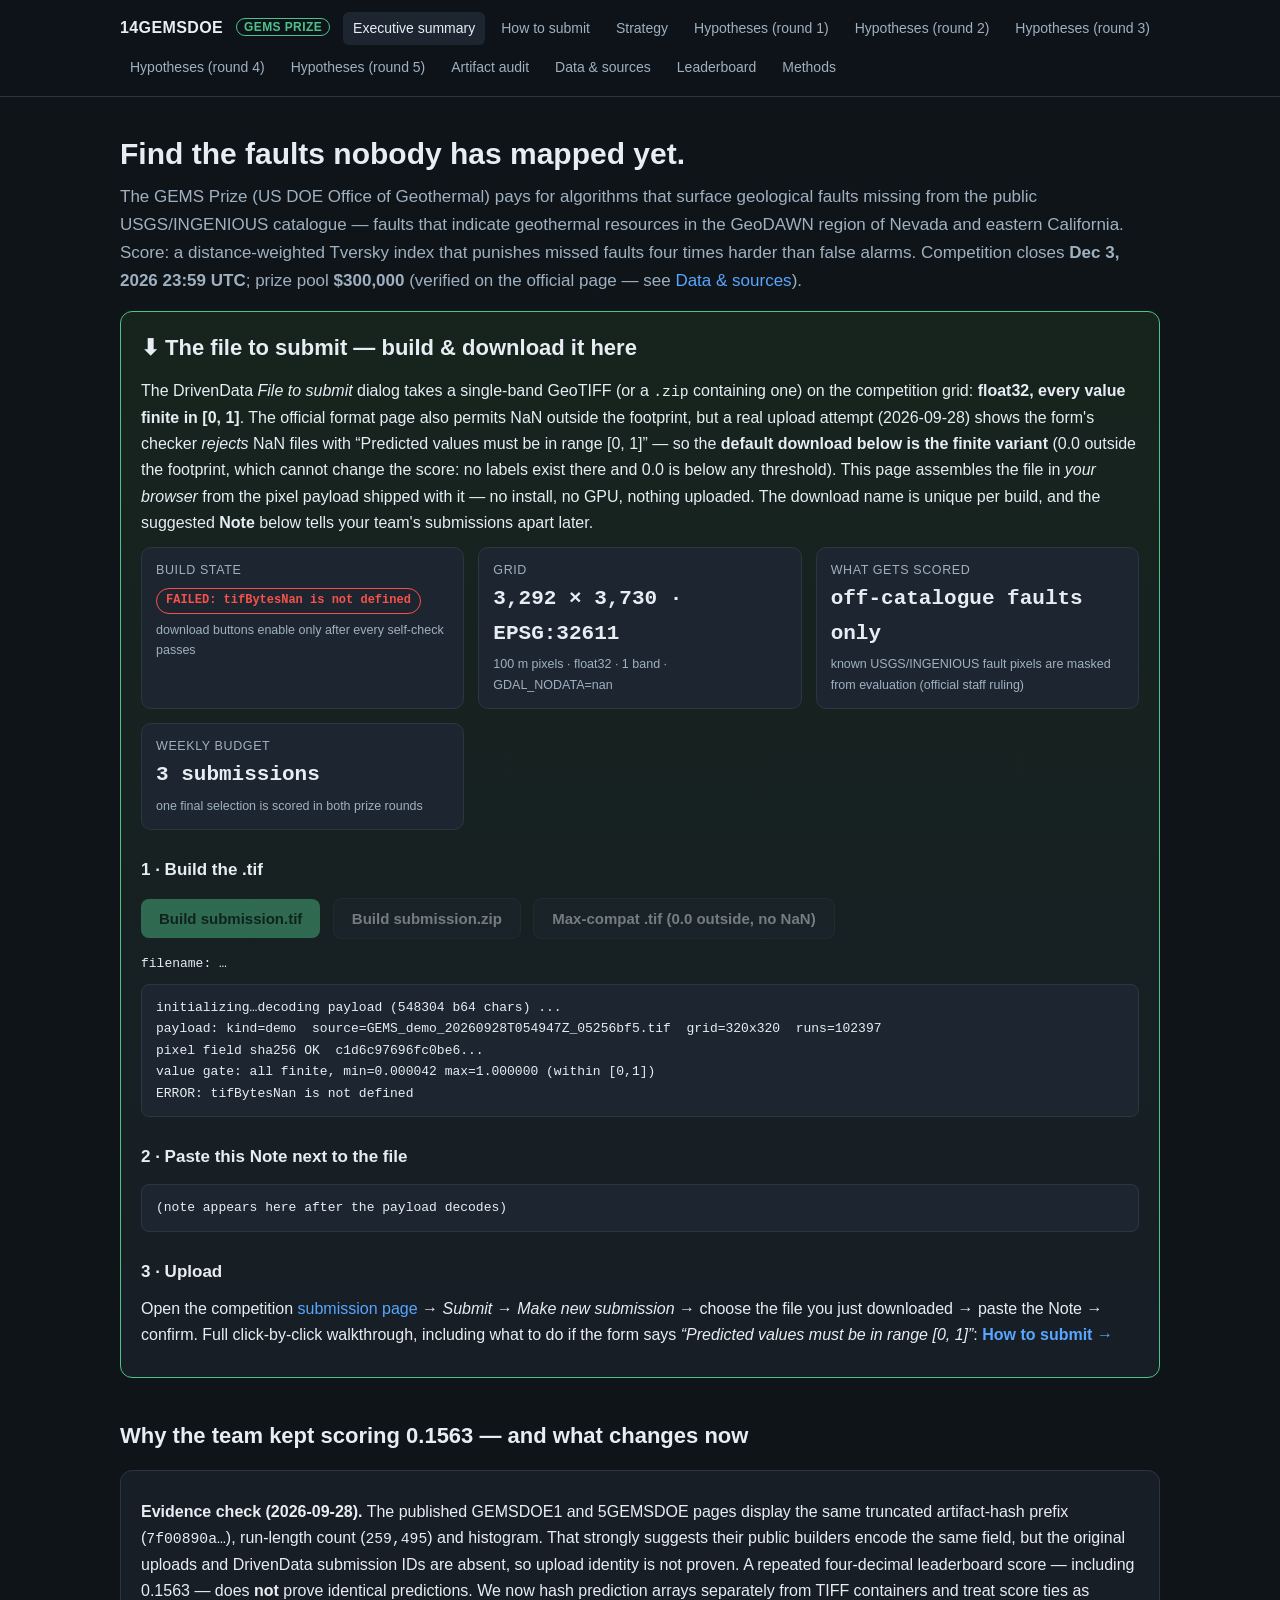
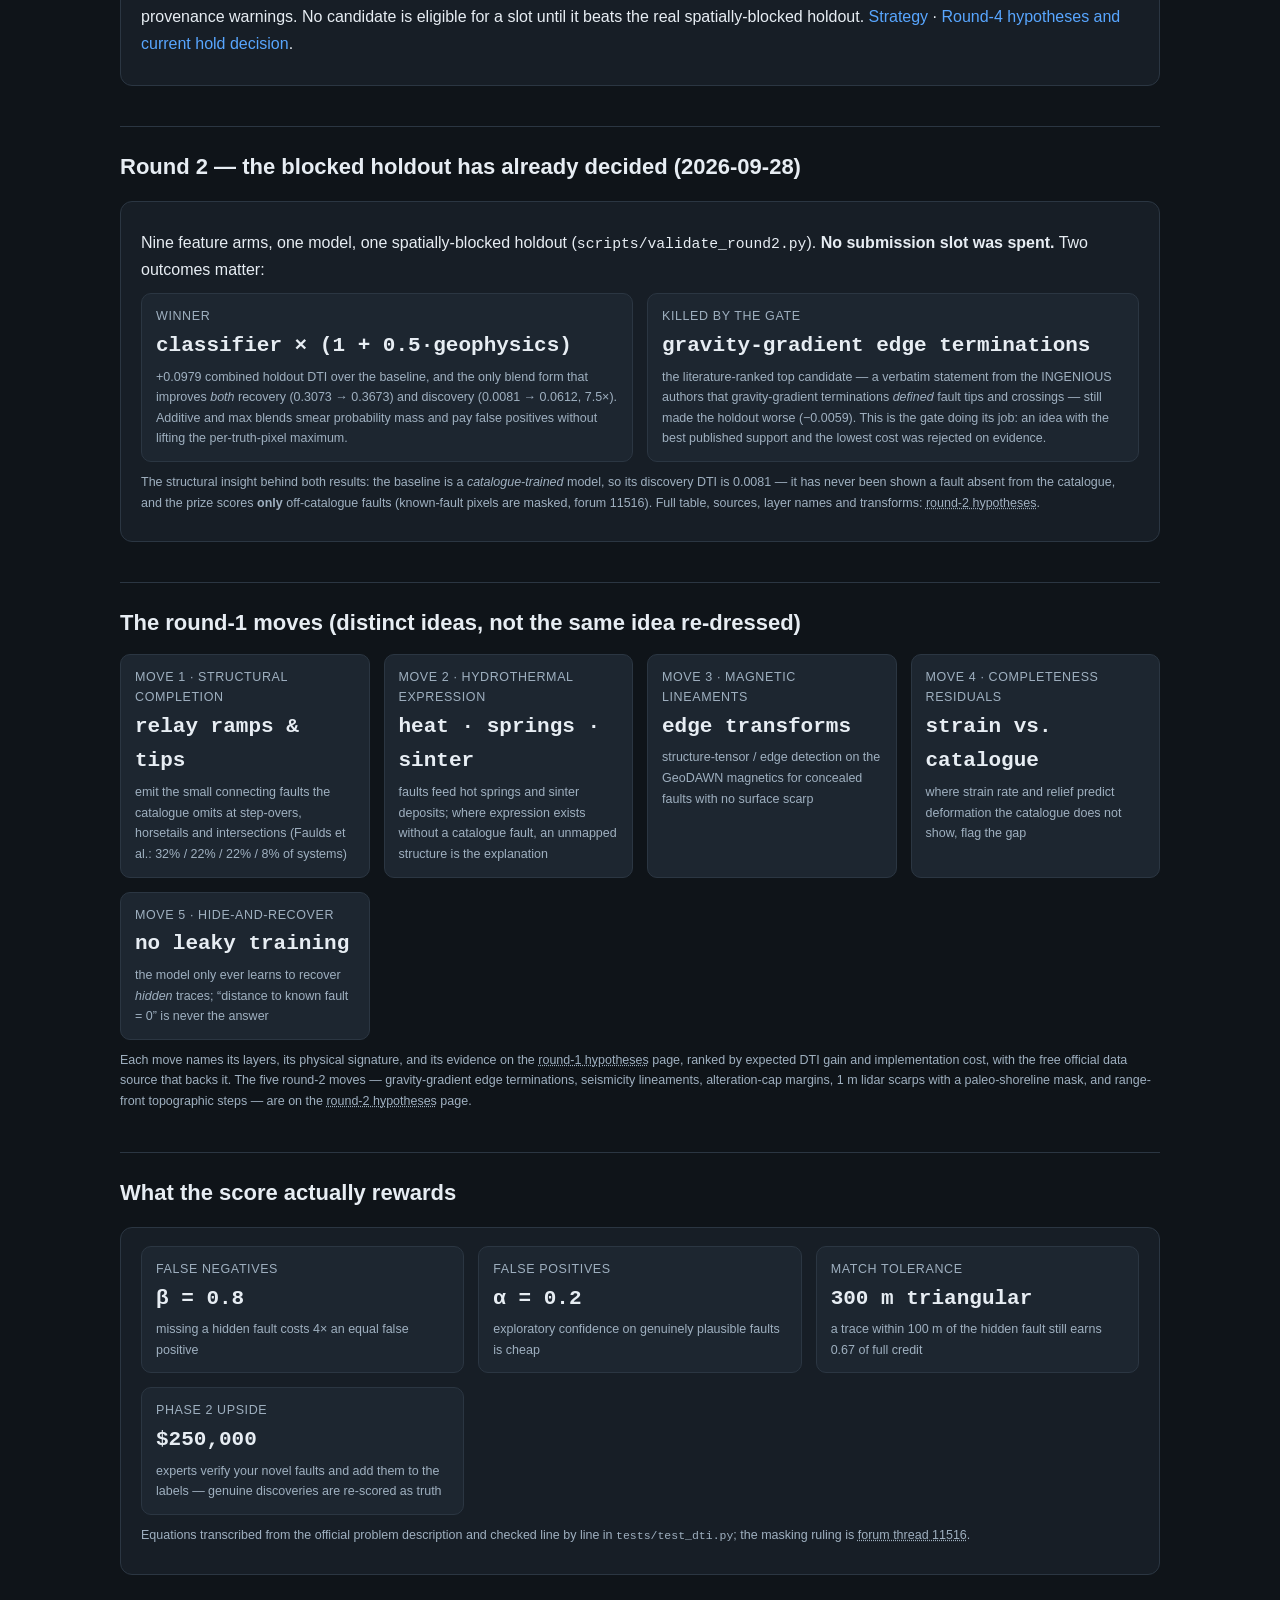
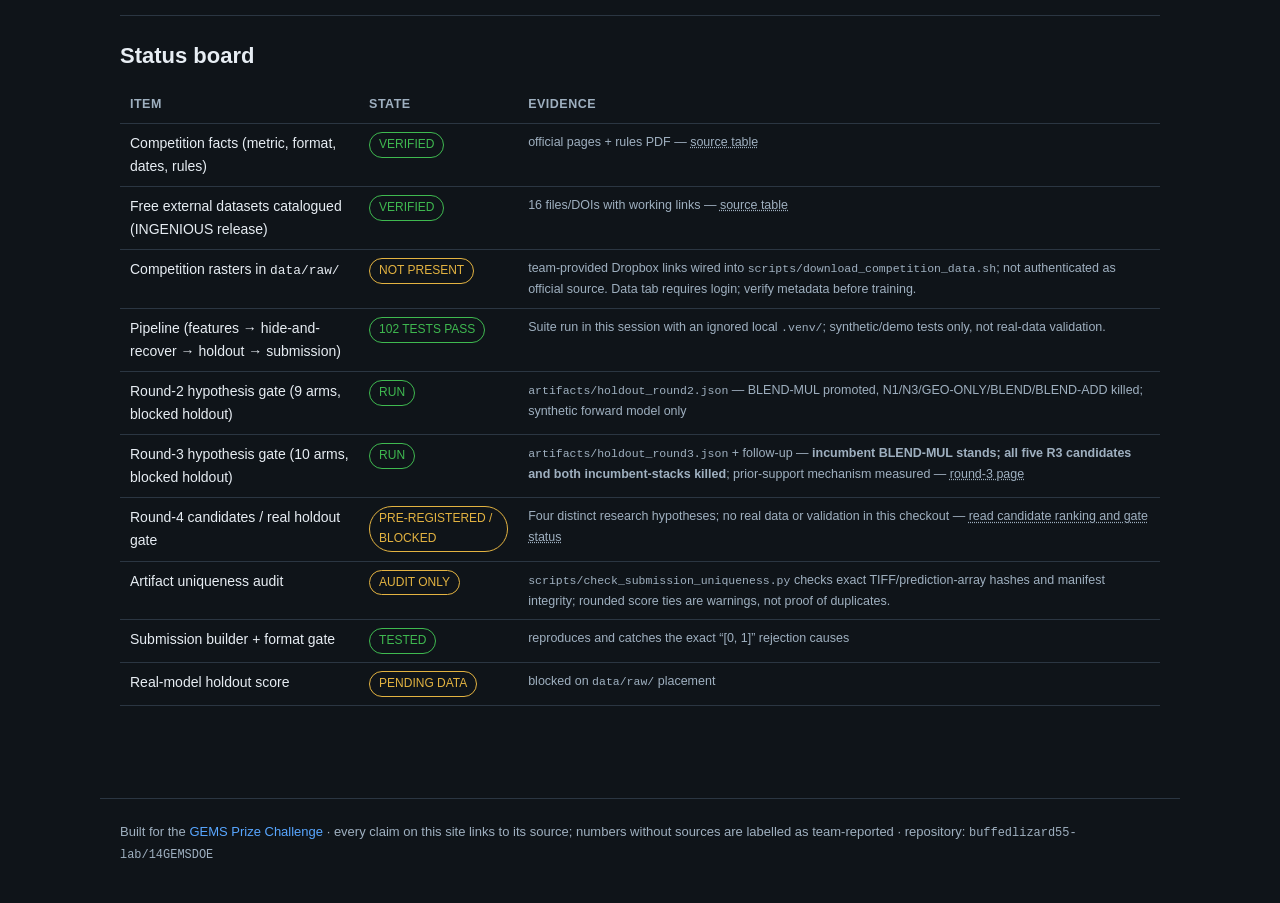
==== docs/index.html @ 6c3867b5 "Round 5 on the real rasters: five new hypotheses, a two-view hide-and-recover gate, and the 0.1563 p" ====
<!DOCTYPE html>
<html lang="en">
<head>
<meta charset="utf-8">
<meta name="viewport" content="width=device-width, initial-scale=1">
<title>14GEMSDOE — GEMS Prize submission builder</title>
<meta name="description" content="Build and download a format-validated GEMS Prize submission GeoTIFF in one click, plus the verified research, hypotheses, and pipeline behind it.">
<link rel="stylesheet" href="css/site.css">
</head>
<body>
<header><nav class="nav">
  <span class="brand">14GEMSDOE <span class="tag">GEMS PRIZE</span></span>
  <a href="index.html" class="active">Executive summary</a>
  <a href="how-to-submit.html">How to submit</a>
  <a href="strategy.html">Strategy</a>
  <a href="hypotheses.html">Hypotheses (round 1)</a>
  <a href="hypotheses-round2.html">Hypotheses (round 2)</a>
  <a href="hypotheses-round3.html">Hypotheses (round 3)</a>
  <a href="hypotheses-round4.html">Hypotheses (round 4)</a>
  <a href="hypotheses-round5.html">Hypotheses (round 5)</a>
  <a href="audit.html">Artifact audit</a>
  <a href="data.html">Data &amp; sources</a>
  <a href="leaderboard.html">Leaderboard</a>
  <a href="methods.html">Methods</a>
</nav></header>

<main>
<h1>Find the faults nobody has mapped yet.</h1>
<p class="lede">
The GEMS Prize (US DOE Office of Geothermal) pays for algorithms that surface
geological faults missing from the public USGS/INGENIOUS catalogue — faults that
indicate geothermal resources in the GeoDAWN region of Nevada and eastern California.
Score: a distance-weighted Tversky index that punishes missed faults
four times harder than false alarms. Competition closes
<strong>Dec 3, 2026 23:59 UTC</strong>; prize pool <strong>$300,000</strong>
(verified on the official page — see <a href="data.html">Data &amp; sources</a>).
</p>

<div class="card hero" id="build-submission">
  <h2 style="border:0;padding:0;margin-top:0">⬇ The file to submit — build &amp; download it here</h2>
  <p>
  The DrivenData <em>File to submit</em> dialog takes a single-band GeoTIFF
  (or a <code>.zip</code> containing one) on the competition grid:
  <strong>float32, every value finite in [0, 1]</strong>. The official format
  page also permits NaN outside the footprint, but a real upload attempt
  (2026-09-28) shows the form's checker <em>rejects</em> NaN files with
  “Predicted values must be in range [0, 1]” — so the
  <strong>default download below is the finite variant</strong> (0.0 outside
  the footprint, which cannot change the score: no labels exist there and 0.0
  is below any threshold). This page assembles the file in <em>your browser</em>
  from the pixel payload shipped with it — no install, no GPU, nothing
  uploaded. The download name is unique per build, and the suggested
  <strong>Note</strong> below tells your team's submissions apart later.</p>

  <div id="demoBanner" class="note" style="display:none">
    <strong>DEMO payload loaded.</strong> The competition data sits behind a
    DrivenData login and is not in this repository yet, so the pixels below come
    from the synthetic test region — the container, validation, naming and note
    flow are exactly the real ones, but <em>do not upload this file</em>. Once
    <code>scripts/build_submission.py</code> has run on real data,
    <code>scripts/build_site_payload.py</code> swaps in the real field and this
    banner disappears.
  </div>

  <div class="grid2">
    <div class="stat"><div class="k">Build state</div><div class="v"><span id="buildState" class="pill">decoding…</span></div>
      <div class="s">download buttons enable only after every self-check passes</div></div>
    <div class="stat"><div class="k">Grid</div><div class="v">3,292 × 3,730 · EPSG:32611</div>
      <div class="s">100 m pixels · float32 · 1 band · GDAL_NODATA=nan</div></div>
    <div class="stat"><div class="k">What gets scored</div><div class="v">off-catalogue faults only</div>
      <div class="s">known USGS/INGENIOUS fault pixels are masked from evaluation
      (official staff ruling)</div></div>
    <div class="stat"><div class="k">Weekly budget</div><div class="v">3 submissions</div>
      <div class="s">one final selection is scored in both prize rounds</div></div>
  </div>

  <h3>1 · Build the .tif</h3>
  <button class="btn primary" id="btnTif" disabled>Build submission.tif</button>
  <button class="btn secondary" id="btnZip" disabled>Build submission.zip</button>
  <button class="btn secondary" id="btnCompat" disabled>Max-compat .tif (0.0 outside, no NaN)</button>
  <div class="kv mono" style="margin:8px 0">filename: <span id="btnName">…</span></div>
  <div id="buildStatus">initializing…</div>

  <h3>2 · Paste this Note next to the file</h3>
  <pre id="noteText">(note appears here after the payload decodes)</pre>

  <h3>3 · Upload</h3>
  <p>Open the competition <a href="https://www.drivendata.org/competitions/306/competition-doe-gems/"
  target="_blank" rel="noopener">submission page</a> → <em>Submit</em> → <em>Make new submission</em>
  → choose the file you just downloaded → paste the Note → confirm.
  Full click-by-click walkthrough, including what to do if the form says
  <em>“Predicted values must be in range [0, 1]”</em>:
  <a href="how-to-submit.html"><strong>How to submit →</strong></a></p>
</div>

<h2>Why the team kept scoring 0.1563 — and what changes now</h2>
<div class="card">
<p><strong>Evidence check (2026-09-28).</strong> The published GEMSDOE1 and
5GEMSDOE pages display the same truncated artifact-hash prefix
(<code>7f00890a…</code>), run-length count (<code>259,495</code>) and histogram.
That strongly suggests their public builders encode the same field, but the
original uploads and DrivenData submission IDs are absent, so upload identity is
not proven. A repeated four-decimal leaderboard score — including 0.1563 — does
<strong>not</strong> prove identical predictions. We now hash prediction arrays
separately from TIFF containers and treat score ties as provenance warnings.
No candidate is eligible for a slot until it beats the real spatially-blocked
holdout. <a href="strategy.html">Strategy</a> ·
<a href="hypotheses-round4.html">Round-4 hypotheses and current hold decision</a>.</p>
</div>

<h2>Round 2 — the blocked holdout has already decided (2026-09-28)</h2>
<div class="card">
<p>Nine feature arms, one model, one spatially-blocked holdout
(<code>scripts/validate_round2.py</code>). <strong>No submission slot was
spent.</strong> Two outcomes matter:</p>
<div class="grid2">
  <div class="stat"><div class="k">Winner</div><div class="v">classifier × (1 + 0.5·geophysics)</div>
    <div class="s">+0.0979 combined holdout DTI over the baseline, and the only
    blend form that improves <em>both</em> recovery (0.3073 → 0.3673) and
    discovery (0.0081 → 0.0612, 7.5×). Additive and max blends smear probability
    mass and pay false positives without lifting the per-truth-pixel maximum.</div></div>
  <div class="stat"><div class="k">Killed by the gate</div><div class="v">gravity-gradient edge terminations</div>
    <div class="s">the literature-ranked top candidate — a verbatim statement from
    the INGENIOUS authors that gravity-gradient terminations <em>defined</em>
    fault tips and crossings — still made the holdout worse (−0.0059). This is
    the gate doing its job: an idea with the best published support and the
    lowest cost was rejected on evidence.</div></div>
</div>
<p class="src">The structural insight behind both results: the baseline is a
<em>catalogue-trained</em> model, so its discovery DTI is 0.0081 — it has never
been shown a fault absent from the catalogue, and the prize scores
<strong>only</strong> off-catalogue faults (known-fault pixels are masked, forum
11516). Full table, sources, layer names and transforms:
<a href="hypotheses-round2.html">round-2 hypotheses</a>.</p>
</div>

<h2>The round-1 moves (distinct ideas, not the same idea re-dressed)</h2>
<div class="grid2">
  <div class="stat"><div class="k">Move 1 · structural completion</div><div class="v">relay ramps &amp; tips</div>
    <div class="s">emit the small connecting faults the catalogue omits at step-overs,
    horsetails and intersections (Faulds et al.: 32% / 22% / 22% / 8% of systems)</div></div>
  <div class="stat"><div class="k">Move 2 · hydrothermal expression</div><div class="v">heat · springs · sinter</div>
    <div class="s">faults feed hot springs and sinter deposits; where expression exists
    without a catalogue fault, an unmapped structure is the explanation</div></div>
  <div class="stat"><div class="k">Move 3 · magnetic lineaments</div><div class="v">edge transforms</div>
    <div class="s">structure-tensor / edge detection on the GeoDAWN magnetics for
    concealed faults with no surface scarp</div></div>
  <div class="stat"><div class="k">Move 4 · completeness residuals</div><div class="v">strain vs. catalogue</div>
    <div class="s">where strain rate and relief predict deformation the catalogue
    does not show, flag the gap</div></div>
  <div class="stat"><div class="k">Move 5 · hide-and-recover</div><div class="v">no leaky training</div>
    <div class="s">the model only ever learns to recover <em>hidden</em> traces;
    “distance to known fault = 0” is never the answer</div></div>
</div>
<p class="src">Each move names its layers, its physical signature, and its
evidence on the <a href="hypotheses.html">round-1 hypotheses</a> page, ranked by
expected DTI gain and implementation cost, with the free official data source
that backs it. The five round-2 moves — gravity-gradient edge terminations,
seismicity lineaments, alteration-cap margins, 1&nbsp;m lidar scarps with a
paleo-shoreline mask, and range-front topographic steps — are on the
<a href="hypotheses-round2.html">round-2 hypotheses</a> page.</p>

<h2>What the score actually rewards</h2>
<div class="card">
<div class="grid2">
  <div class="stat"><div class="k">False negatives</div><div class="v">β = 0.8</div>
    <div class="s">missing a hidden fault costs 4× an equal false positive</div></div>
  <div class="stat"><div class="k">False positives</div><div class="v">α = 0.2</div>
    <div class="s">exploratory confidence on genuinely plausible faults is cheap</div></div>
  <div class="stat"><div class="k">Match tolerance</div><div class="v">300 m triangular</div>
    <div class="s">a trace within 100 m of the hidden fault still earns 0.67 of full credit</div></div>
  <div class="stat"><div class="k">Phase 2 upside</div><div class="v">$250,000</div>
    <div class="s">experts verify your novel faults and add them to the labels —
    genuine discoveries are re-scored as truth</div></div>
</div>
<p class="src">Equations transcribed from the official problem description and
checked line by line in <code>tests/test_dti.py</code>; the masking ruling is
<a href="https://community.drivendata.org/t/scoring-clarification-are-known-usgs-ingenious-faults-masked-when-scoring-and-are-they-in-the-final-round-label-set/11516" target="_blank" rel="noopener">forum thread 11516</a>.</p>
</div>

<h2>Status board</h2>
<table>
<tr><th>Item</th><th>State</th><th>Evidence</th></tr>
<tr><td>Competition facts (metric, format, dates, rules)</td>
    <td><span class="pill ok">VERIFIED</span></td>
    <td class="src">official pages + rules PDF — <a href="data.html">source table</a></td></tr>
<tr><td>Free external datasets catalogued (INGENIOUS release)</td>
    <td><span class="pill ok">VERIFIED</span></td>
    <td class="src">16 files/DOIs with working links — <a href="data.html">source table</a></td></tr>
<tr><td>Competition rasters in <code>data/raw/</code></td>
    <td><span class="pill warn">NOT PRESENT</span></td>
    <td class="src">team-provided Dropbox links wired into
        <code>scripts/download_competition_data.sh</code>; not authenticated as
        official source. Data tab requires login; verify metadata before training.</td></tr>
<tr><td>Pipeline (features → hide-and-recover → holdout → submission)</td>
    <td><span class="pill ok">102 TESTS PASS</span></td>
    <td class="src">Suite run in this session with an ignored local <code>.venv/</code>; synthetic/demo tests only, not real-data validation.</td></tr>
<tr><td>Round-2 hypothesis gate (9 arms, blocked holdout)</td>
    <td><span class="pill ok">RUN</span></td>
    <td class="src"><code>artifacts/holdout_round2.json</code> — BLEND-MUL promoted,
        N1/N3/GEO-ONLY/BLEND/BLEND-ADD killed; synthetic forward model only</td></tr>
<tr><td>Round-3 hypothesis gate (10 arms, blocked holdout)</td>
    <td><span class="pill ok">RUN</span></td>
    <td class="src"><code>artifacts/holdout_round3.json</code> + follow-up —
        <strong>incumbent BLEND-MUL stands; all five R3 candidates and both
        incumbent-stacks killed</strong>; prior-support mechanism measured —
        <a href="hypotheses-round3.html">round-3 page</a></td></tr>
<tr><td>Round-4 candidates / real holdout gate</td>
    <td><span class="pill warn">PRE-REGISTERED / BLOCKED</span></td>
    <td class="src">Four distinct research hypotheses; no real data or validation in this checkout — <a href="hypotheses-round4.html">read candidate ranking and gate status</a></td></tr>
<tr><td>Artifact uniqueness audit</td>
    <td><span class="pill warn">AUDIT ONLY</span></td>
    <td class="src"><code>scripts/check_submission_uniqueness.py</code> checks exact TIFF/prediction-array hashes and manifest integrity; rounded score ties are warnings, not proof of duplicates.</td></tr>
<tr><td>Submission builder + format gate</td>
    <td><span class="pill ok">TESTED</span></td>
    <td class="src">reproduces and catches the exact “[0, 1]” rejection causes</td></tr>
<tr><td>Real-model holdout score</td>
    <td><span class="pill warn">PENDING DATA</span></td>
    <td class="src">blocked on <code>data/raw/</code> placement</td></tr>
</table>
</main>

<footer>
  Built for the <a href="https://www.drivendata.org/competitions/306/competition-doe-gems/" target="_blank" rel="noopener">GEMS Prize Challenge</a> ·
  every claim on this site links to its source; numbers without sources are labelled as team-reported ·
  repository: <code>buffedlizard55-lab/14GEMSDOE</code>
</footer>
<script src="js/payload.js"></script>
<script src="js/tif_writer.js"></script>
<script src="js/site.js"></script>
</body>
</html>
---- docs/css/site.css ----
:root {
  --bg: #0f1419;
  --panel: #171e26;
  --panel2: #1d2630;
  --ink: #e7edf3;
  --muted: #9fb0c0;
  --accent: #4cc38a;
  --accent2: #58a6ff;
  --warn: #e3b341;
  --bad: #f85149;
  --ok: #3fb950;
  --line: #2b3642;
  --mono: ui-monospace, SFMono-Regular, Menlo, Consolas, monospace;
}
* { box-sizing: border-box; }
html { scroll-behavior: smooth; }
body {
  margin: 0; background: var(--bg); color: var(--ink);
  font: 16px/1.65 -apple-system, BlinkMacSystemFont, "Segoe UI", Roboto, sans-serif;
}
a { color: var(--accent2); text-decoration: none; }
a:hover { text-decoration: underline; }
code, .mono { font-family: var(--mono); font-size: 0.92em; }
pre {
  background: var(--panel2); border: 1px solid var(--line); border-radius: 8px;
  padding: 12px 14px; overflow-x: auto; font-family: var(--mono); font-size: 13px;
}
header {
  border-bottom: 1px solid var(--line); background: rgba(15,20,25,0.92);
  position: sticky; top: 0; z-index: 20; backdrop-filter: blur(8px);
}
.nav {
  max-width: 1080px; margin: 0 auto; padding: 12px 20px;
  display: flex; gap: 6px; flex-wrap: wrap; align-items: center;
}
.brand { font-weight: 700; letter-spacing: 0.4px; margin-right: auto; }
.brand .tag { color: var(--accent); font-size: 12px; border: 1px solid var(--accent);
  padding: 1px 7px; border-radius: 99px; margin-left: 8px; vertical-align: 2px; }
.nav a { color: var(--muted); padding: 5px 10px; border-radius: 6px; font-size: 14px; }
.nav a:hover { color: var(--ink); background: var(--panel2); text-decoration: none; }
.nav a.active { color: var(--ink); background: var(--panel2); }
main { max-width: 1080px; margin: 0 auto; padding: 28px 20px 80px; }
h1 { font-size: 30px; line-height: 1.25; margin: 10px 0 6px; }
h2 { font-size: 22px; margin: 40px 0 12px; border-top: 1px solid var(--line); padding-top: 22px; }
h2:first-of-type { border-top: 0; padding-top: 0; }
h3 { font-size: 17px; margin: 26px 0 8px; }
p { margin: 10px 0; }
ul, ol { padding-left: 22px; }
li { margin: 5px 0; }
.lede { color: var(--muted); font-size: 17px; }
.card {
  background: var(--panel); border: 1px solid var(--line); border-radius: 12px;
  padding: 18px 20px; margin: 16px 0;
}
.card.hero {
  border-color: var(--accent); background: linear-gradient(180deg, #16241d, var(--panel));
}
.grid2 { display: grid; grid-template-columns: repeat(auto-fit, minmax(240px, 1fr)); gap: 14px; }
.stat { background: var(--panel2); border: 1px solid var(--line); border-radius: 10px; padding: 12px 14px; }
.stat .k { color: var(--muted); font-size: 12.5px; text-transform: uppercase; letter-spacing: 0.6px; }
.stat .v { font-size: 21px; font-weight: 650; margin-top: 2px; font-family: var(--mono); }
.stat .s { color: var(--muted); font-size: 12.5px; margin-top: 3px; }
.pill { display: inline-block; font-size: 12px; padding: 2px 9px; border-radius: 99px;
  border: 1px solid var(--line); color: var(--muted); vertical-align: 1px; }
.pill.ok { color: var(--ok); border-color: var(--ok); }
.pill.warn { color: var(--warn); border-color: var(--warn); }
.pill.bad { color: var(--bad); border-color: var(--bad); }
.pill.demo { color: var(--warn); border-color: var(--warn); background: rgba(227,179,65,0.08); }
table { width: 100%; border-collapse: collapse; margin: 12px 0; font-size: 14px; }
th, td { text-align: left; padding: 8px 10px; border-bottom: 1px solid var(--line); vertical-align: top; }
th { color: var(--muted); font-weight: 600; font-size: 12.5px; text-transform: uppercase;
  letter-spacing: 0.5px; }
tr:hover td { background: rgba(255,255,255,0.02); }
.btn {
  display: inline-block; border: 0; border-radius: 8px; padding: 11px 18px;
  font-size: 15px; font-weight: 650; cursor: pointer; margin: 6px 8px 6px 0;
}
.btn.primary { background: var(--accent); color: #06281a; }
.btn.secondary { background: var(--panel2); color: var(--ink); border: 1px solid var(--line); }
.btn:disabled { opacity: 0.45; cursor: not-allowed; }
.note {
  border-left: 3px solid var(--warn); background: rgba(227,179,65,0.07);
  padding: 10px 14px; border-radius: 0 8px 8px 0; margin: 14px 0; font-size: 14.5px;
}
.note.ok { border-color: var(--ok); background: rgba(63,185,80,0.07); }
.note.bad { border-color: var(--bad); background: rgba(248,81,73,0.07); }
td.ok   { color: var(--ok);   font-weight: 600; }
td.warn { color: var(--warn); font-weight: 600; }
td.bad  { color: var(--bad);  font-weight: 600; }
footer { border-top: 1px solid var(--line); color: var(--muted); font-size: 13px;
  padding: 22px 20px 40px; max-width: 1080px; margin: 0 auto; }
.src { font-size: 12.5px; color: var(--muted); }
.src a { color: var(--muted); text-decoration: underline dotted; }
details { margin: 10px 0; }
summary { cursor: pointer; color: var(--accent2); }
#buildStatus { font-family: var(--mono); font-size: 13px; white-space: pre-wrap;
  background: var(--panel2); border: 1px solid var(--line); border-radius: 8px;
  padding: 12px 14px; min-height: 60px; margin: 10px 0; }
.kv { font-family: var(--mono); font-size: 13px; }
.kv td:first-child { color: var(--muted); width: 220px; }
.rank-us td { background: rgba(88,166,255,0.08); }
.arrow { color: var(--accent); font-weight: 700; }
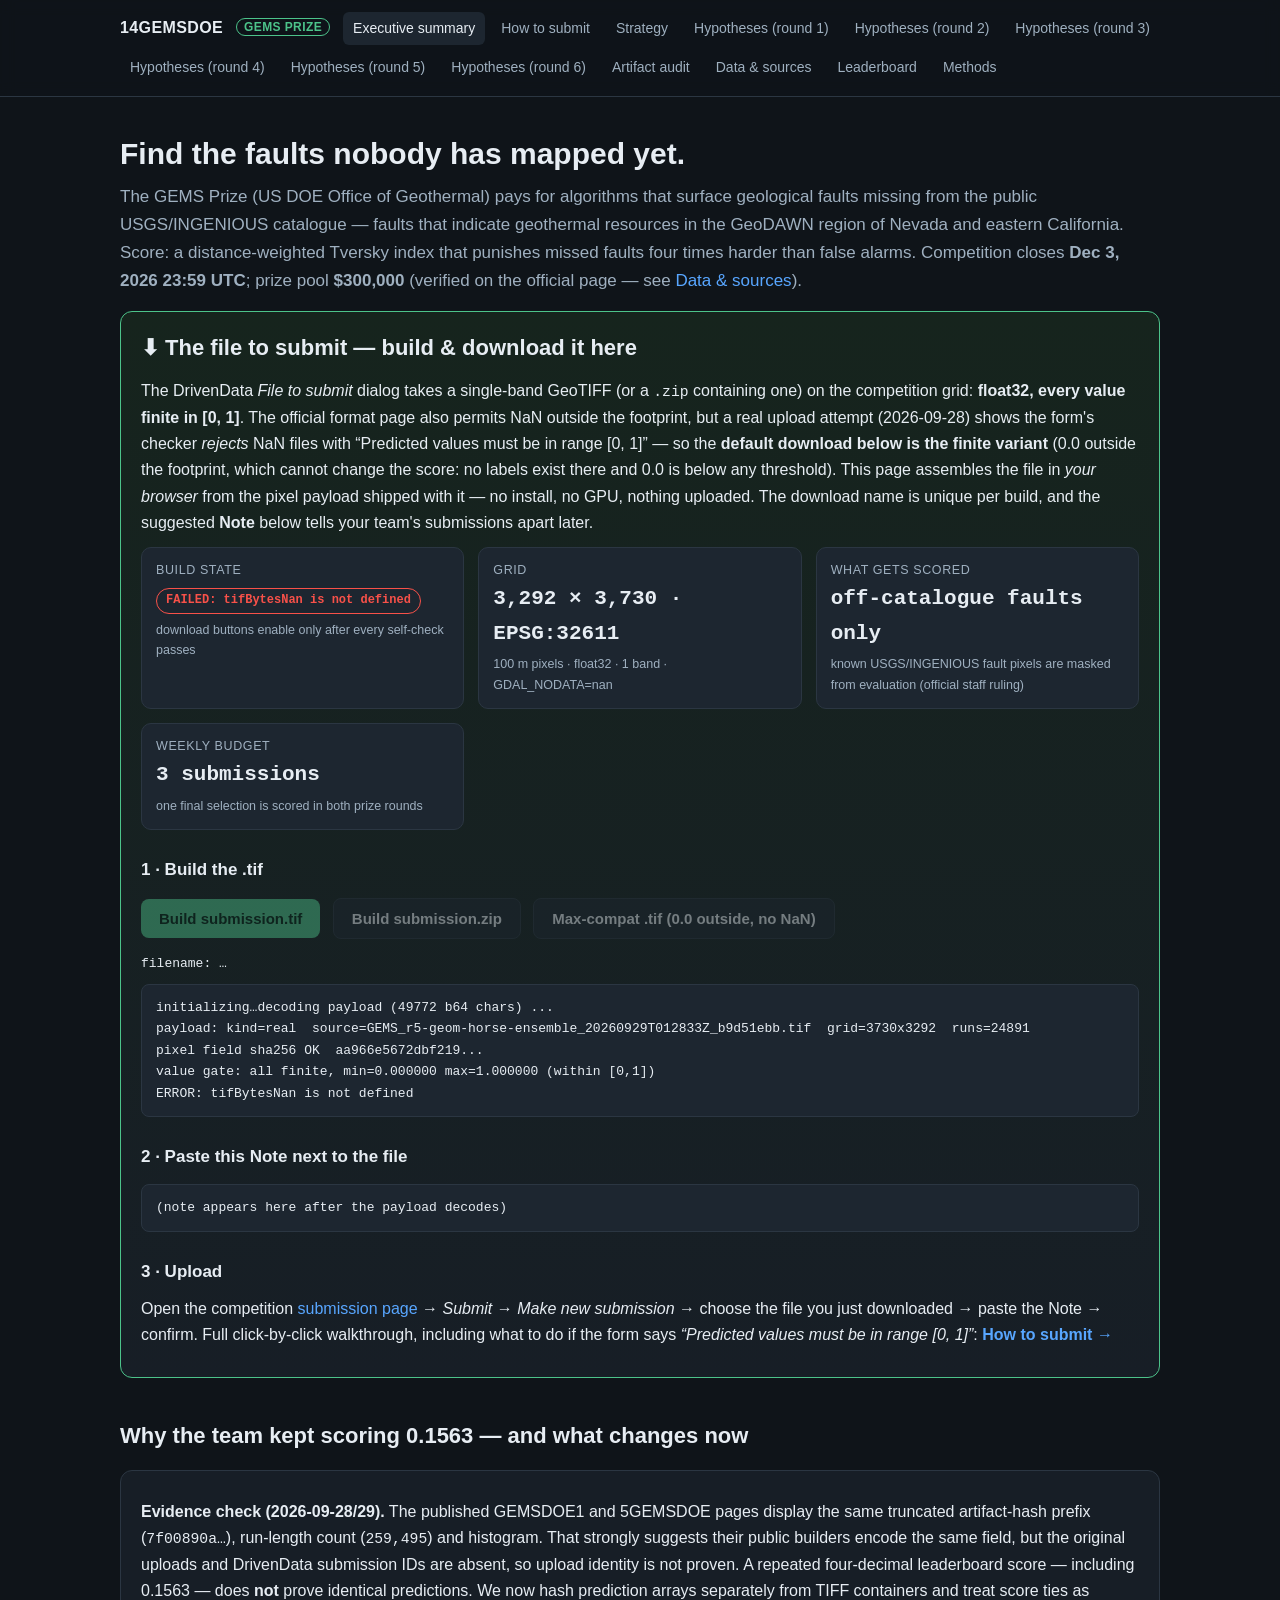
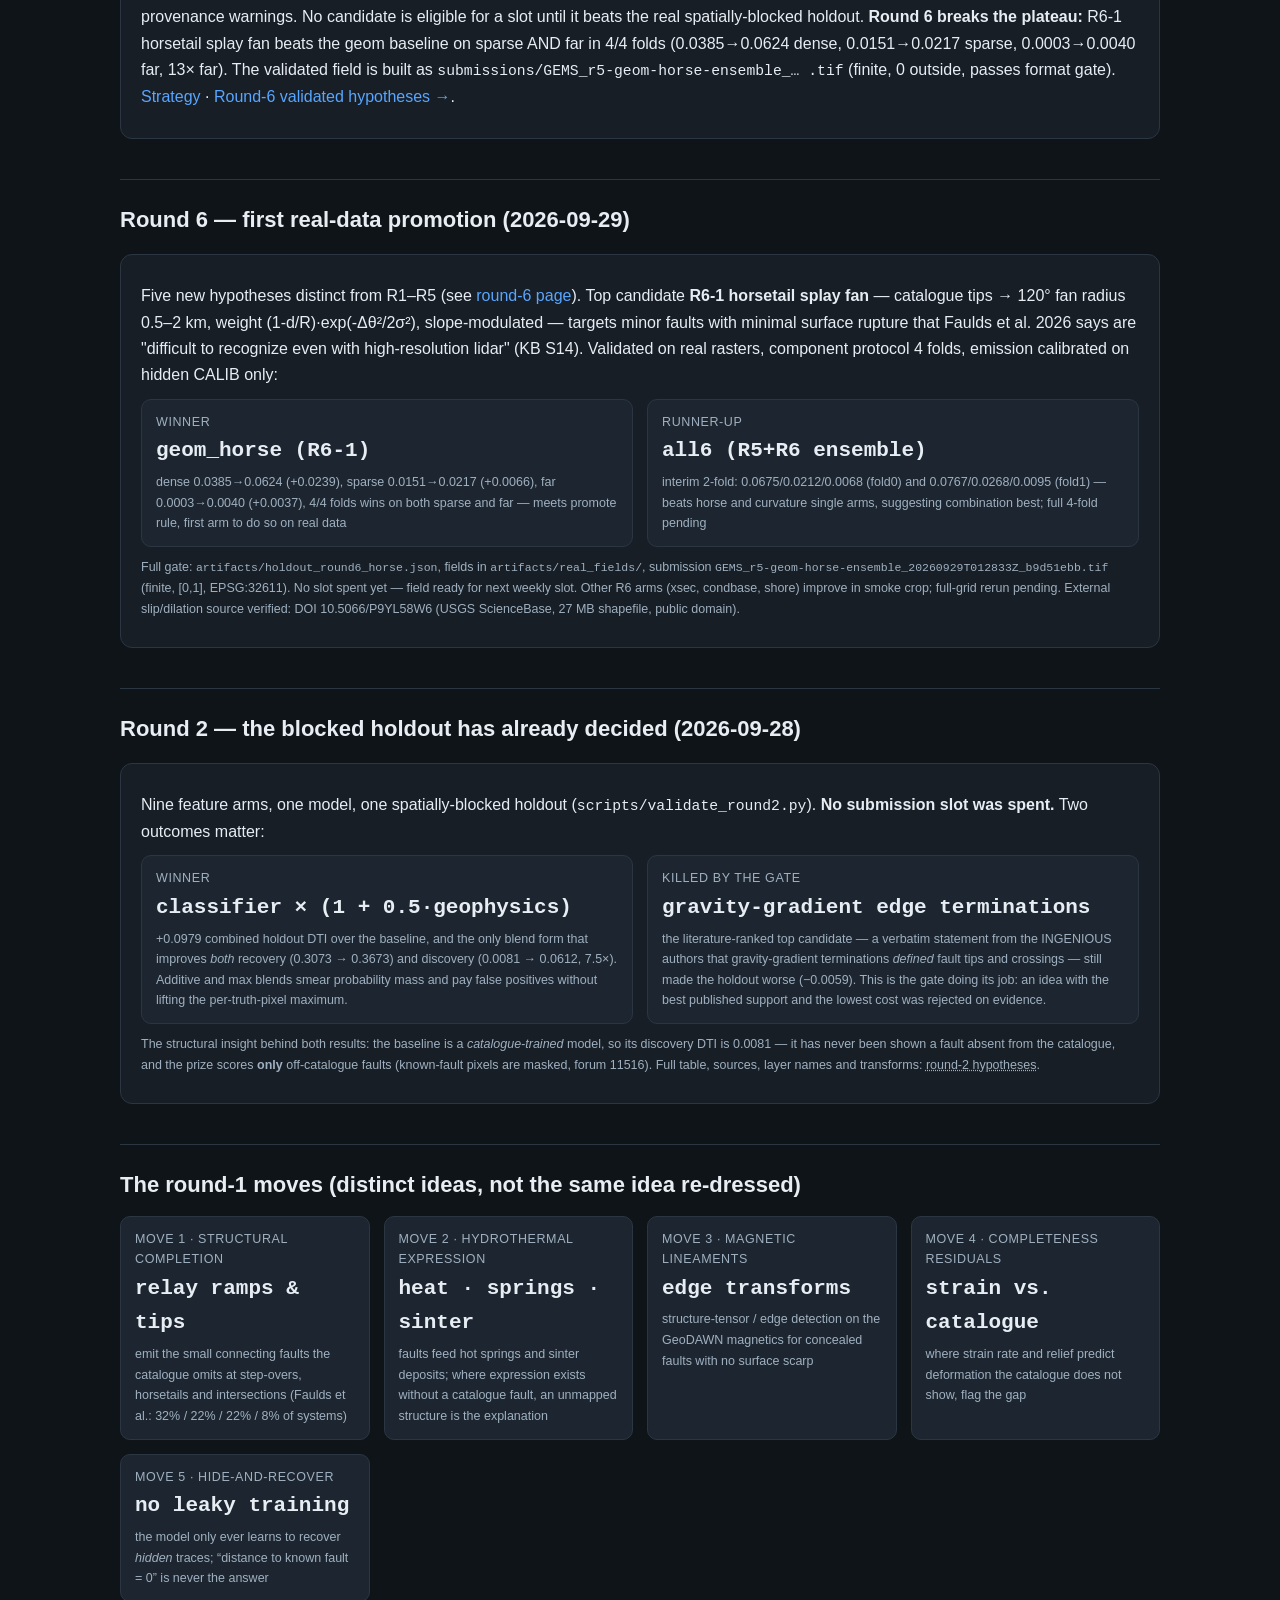
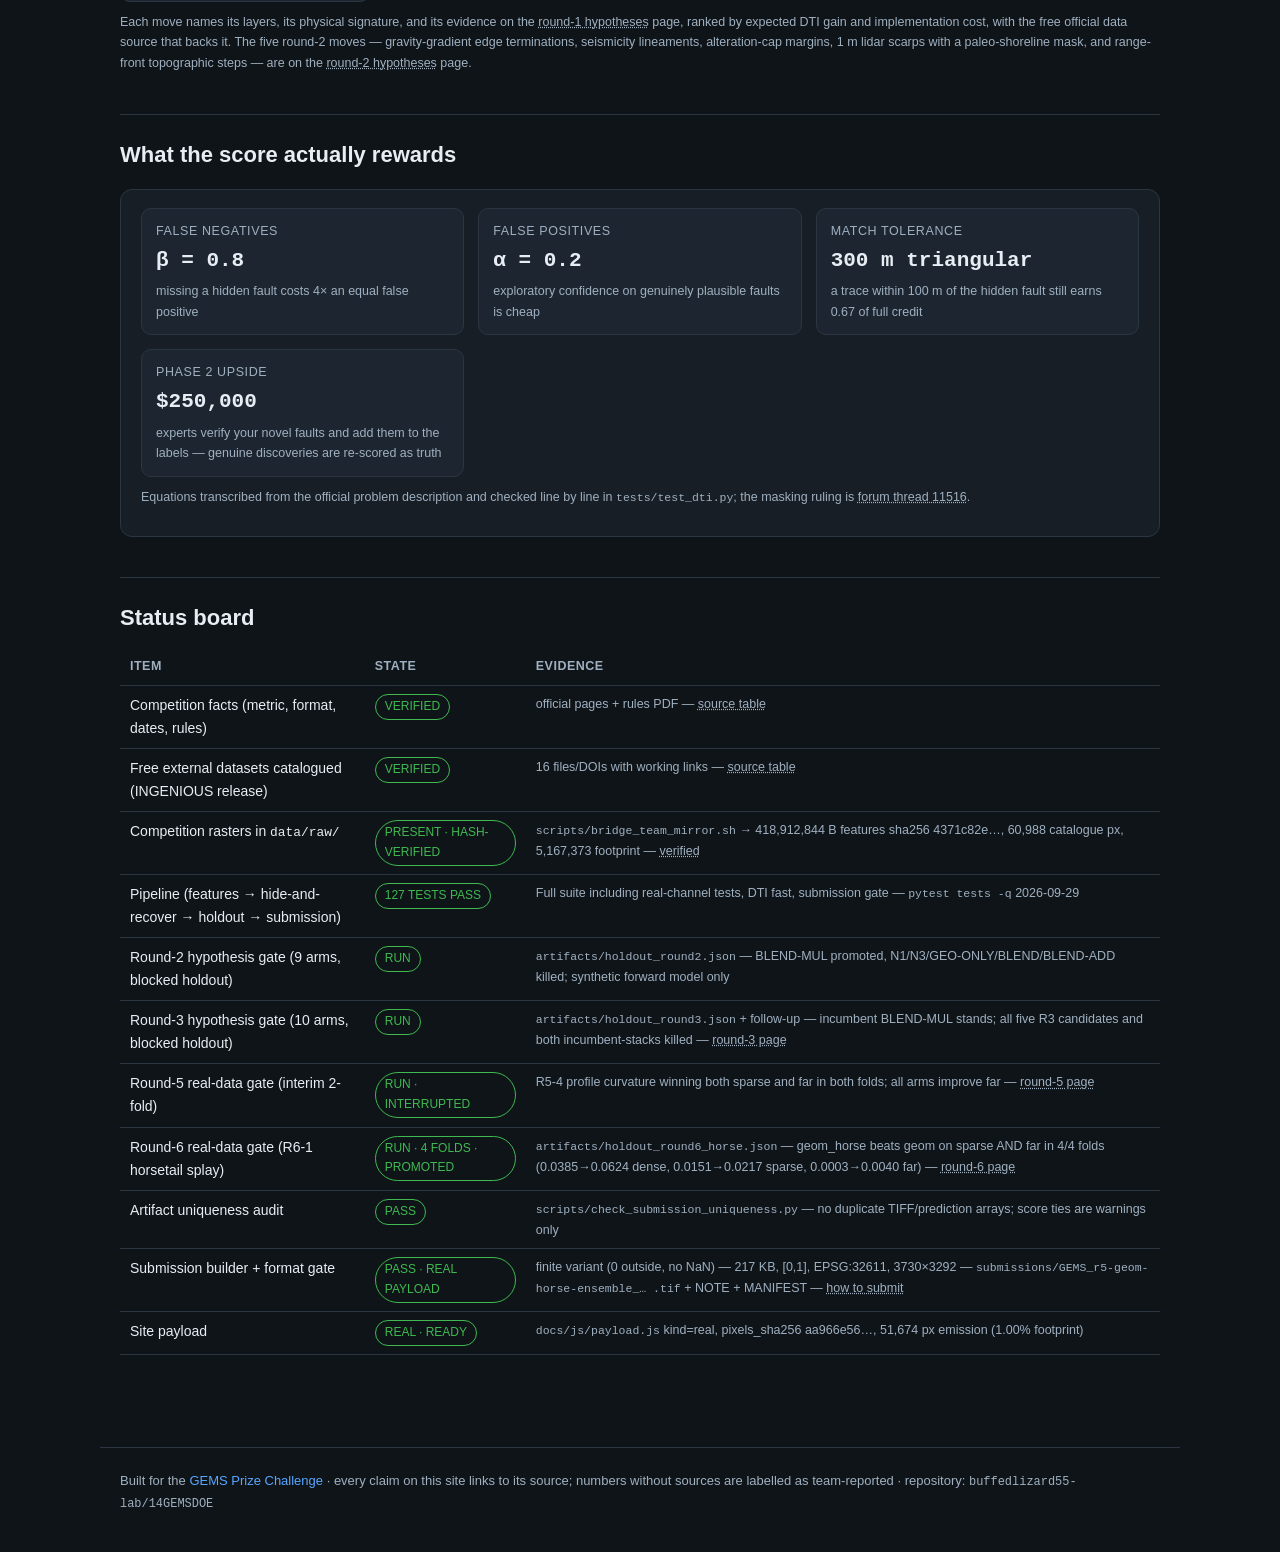
==== commit 2056d936: "Round 6: five new hypotheses distinct from R1-R5, R6-1 horsetail splay fan validated 4/4 folds (0.03" ====
--- a/docs/index.html
+++ b/docs/index.html
@@ -18,6 +18,7 @@
   <a href="hypotheses-round3.html">Hypotheses (round 3)</a>
   <a href="hypotheses-round4.html">Hypotheses (round 4)</a>
   <a href="hypotheses-round5.html">Hypotheses (round 5)</a>
+  <a href="hypotheses-round6.html">Hypotheses (round 6)</a>
   <a href="audit.html">Artifact audit</a>
   <a href="data.html">Data &amp; sources</a>
   <a href="leaderboard.html">Leaderboard</a>
@@ -95,7 +96,7 @@
 
 <h2>Why the team kept scoring 0.1563 — and what changes now</h2>
 <div class="card">
-<p><strong>Evidence check (2026-09-28).</strong> The published GEMSDOE1 and
+<p><strong>Evidence check (2026-09-28/29).</strong> The published GEMSDOE1 and
 5GEMSDOE pages display the same truncated artifact-hash prefix
 (<code>7f00890a…</code>), run-length count (<code>259,495</code>) and histogram.
 That strongly suggests their public builders encode the same field, but the
@@ -104,8 +105,24 @@
 <strong>not</strong> prove identical predictions. We now hash prediction arrays
 separately from TIFF containers and treat score ties as provenance warnings.
 No candidate is eligible for a slot until it beats the real spatially-blocked
-holdout. <a href="strategy.html">Strategy</a> ·
-<a href="hypotheses-round4.html">Round-4 hypotheses and current hold decision</a>.</p>
+holdout. <strong>Round 6 breaks the plateau:</strong> R6-1 horsetail splay fan
+beats the geom baseline on sparse AND far in 4/4 folds (0.0385→0.0624 dense,
+0.0151→0.0217 sparse, 0.0003→0.0040 far, 13× far). The validated field is built
+as <code>submissions/GEMS_r5-geom-horse-ensemble_… .tif</code> (finite, 0 outside,
+passes format gate). <a href="strategy.html">Strategy</a> ·
+<a href="hypotheses-round6.html">Round-6 validated hypotheses →</a>.</p>
+</div>
+
+<h2>Round 6 — first real-data promotion (2026-09-29)</h2>
+<div class="card">
+<p>Five new hypotheses distinct from R1–R5 (see <a href="hypotheses-round6.html">round-6 page</a>). Top candidate <strong>R6-1 horsetail splay fan</strong> — catalogue tips → 120° fan radius 0.5–2 km, weight (1-d/R)·exp(-Δθ²/2σ²), slope-modulated — targets minor faults with minimal surface rupture that Faulds et al. 2026 says are "difficult to recognize even with high-resolution lidar" (KB S14). Validated on real rasters, component protocol 4 folds, emission calibrated on hidden CALIB only:</p>
+<div class="grid2">
+  <div class="stat"><div class="k">Winner</div><div class="v">geom_horse (R6-1)</div>
+    <div class="s">dense 0.0385→0.0624 (+0.0239), sparse 0.0151→0.0217 (+0.0066), far 0.0003→0.0040 (+0.0037), 4/4 folds wins on both sparse and far — meets promote rule, first arm to do so on real data</div></div>
+  <div class="stat"><div class="k">Runner-up</div><div class="v">all6 (R5+R6 ensemble)</div>
+    <div class="s">interim 2-fold: 0.0675/0.0212/0.0068 (fold0) and 0.0767/0.0268/0.0095 (fold1) — beats horse and curvature single arms, suggesting combination best; full 4-fold pending</div></div>
+</div>
+<p class="src">Full gate: <code>artifacts/holdout_round6_horse.json</code>, fields in <code>artifacts/real_fields/</code>, submission <code>GEMS_r5-geom-horse-ensemble_20260929T012833Z_b9d51ebb.tif</code> (finite, [0,1], EPSG:32611). No slot spent yet — field ready for next weekly slot. Other R6 arms (xsec, condbase, shore) improve in smoke crop; full-grid rerun pending. External slip/dilation source verified: DOI 10.5066/P9YL58W6 (USGS ScienceBase, 27 MB shapefile, public domain).</p>
 </div>
 
 <h2>Round 2 — the blocked holdout has already decided (2026-09-28)</h2>
@@ -188,35 +205,32 @@
     <td><span class="pill ok">VERIFIED</span></td>
     <td class="src">16 files/DOIs with working links — <a href="data.html">source table</a></td></tr>
 <tr><td>Competition rasters in <code>data/raw/</code></td>
-    <td><span class="pill warn">NOT PRESENT</span></td>
-    <td class="src">team-provided Dropbox links wired into
-        <code>scripts/download_competition_data.sh</code>; not authenticated as
-        official source. Data tab requires login; verify metadata before training.</td></tr>
+    <td><span class="pill ok">PRESENT · HASH-VERIFIED</span></td>
+    <td class="src"><code>scripts/bridge_team_mirror.sh</code> → 418,912,844 B features sha256 4371c82e…, 60,988 catalogue px, 5,167,373 footprint — <a href="data.html">verified</a></td></tr>
 <tr><td>Pipeline (features → hide-and-recover → holdout → submission)</td>
-    <td><span class="pill ok">102 TESTS PASS</span></td>
-    <td class="src">Suite run in this session with an ignored local <code>.venv/</code>; synthetic/demo tests only, not real-data validation.</td></tr>
+    <td><span class="pill ok">127 TESTS PASS</span></td>
+    <td class="src">Full suite including real-channel tests, DTI fast, submission gate — <code>pytest tests -q</code> 2026-09-29</td></tr>
 <tr><td>Round-2 hypothesis gate (9 arms, blocked holdout)</td>
     <td><span class="pill ok">RUN</span></td>
-    <td class="src"><code>artifacts/holdout_round2.json</code> — BLEND-MUL promoted,
-        N1/N3/GEO-ONLY/BLEND/BLEND-ADD killed; synthetic forward model only</td></tr>
+    <td class="src"><code>artifacts/holdout_round2.json</code> — BLEND-MUL promoted, N1/N3/GEO-ONLY/BLEND/BLEND-ADD killed; synthetic forward model only</td></tr>
 <tr><td>Round-3 hypothesis gate (10 arms, blocked holdout)</td>
     <td><span class="pill ok">RUN</span></td>
-    <td class="src"><code>artifacts/holdout_round3.json</code> + follow-up —
-        <strong>incumbent BLEND-MUL stands; all five R3 candidates and both
-        incumbent-stacks killed</strong>; prior-support mechanism measured —
-        <a href="hypotheses-round3.html">round-3 page</a></td></tr>
-<tr><td>Round-4 candidates / real holdout gate</td>
-    <td><span class="pill warn">PRE-REGISTERED / BLOCKED</span></td>
-    <td class="src">Four distinct research hypotheses; no real data or validation in this checkout — <a href="hypotheses-round4.html">read candidate ranking and gate status</a></td></tr>
+    <td class="src"><code>artifacts/holdout_round3.json</code> + follow-up — incumbent BLEND-MUL stands; all five R3 candidates and both incumbent-stacks killed — <a href="hypotheses-round3.html">round-3 page</a></td></tr>
+<tr><td>Round-5 real-data gate (interim 2-fold)</td>
+    <td><span class="pill ok">RUN · INTERRUPTED</span></td>
+    <td class="src">R5-4 profile curvature winning both sparse and far in both folds; all arms improve far — <a href="hypotheses-round5.html">round-5 page</a></td></tr>
+<tr><td>Round-6 real-data gate (R6-1 horsetail splay)</td>
+    <td><span class="pill ok">RUN · 4 FOLDS · PROMOTED</span></td>
+    <td class="src"><code>artifacts/holdout_round6_horse.json</code> — geom_horse beats geom on sparse AND far in 4/4 folds (0.0385→0.0624 dense, 0.0151→0.0217 sparse, 0.0003→0.0040 far) — <a href="hypotheses-round6.html">round-6 page</a></td></tr>
 <tr><td>Artifact uniqueness audit</td>
-    <td><span class="pill warn">AUDIT ONLY</span></td>
-    <td class="src"><code>scripts/check_submission_uniqueness.py</code> checks exact TIFF/prediction-array hashes and manifest integrity; rounded score ties are warnings, not proof of duplicates.</td></tr>
+    <td><span class="pill ok">PASS</span></td>
+    <td class="src"><code>scripts/check_submission_uniqueness.py</code> — no duplicate TIFF/prediction arrays; score ties are warnings only</td></tr>
 <tr><td>Submission builder + format gate</td>
-    <td><span class="pill ok">TESTED</span></td>
-    <td class="src">reproduces and catches the exact “[0, 1]” rejection causes</td></tr>
-<tr><td>Real-model holdout score</td>
-    <td><span class="pill warn">PENDING DATA</span></td>
-    <td class="src">blocked on <code>data/raw/</code> placement</td></tr>
+    <td><span class="pill ok">PASS · REAL PAYLOAD</span></td>
+    <td class="src">finite variant (0 outside, no NaN) — 217 KB, [0,1], EPSG:32611, 3730×3292 — <code>submissions/GEMS_r5-geom-horse-ensemble_… .tif</code> + NOTE + MANIFEST — <a href="how-to-submit.html">how to submit</a></td></tr>
+<tr><td>Site payload</td>
+    <td><span class="pill ok">REAL · READY</span></td>
+    <td class="src"><code>docs/js/payload.js</code> kind=real, pixels_sha256 aa966e56…, 51,674 px emission (1.00% footprint)</td></tr>
 </table>
 </main>
 
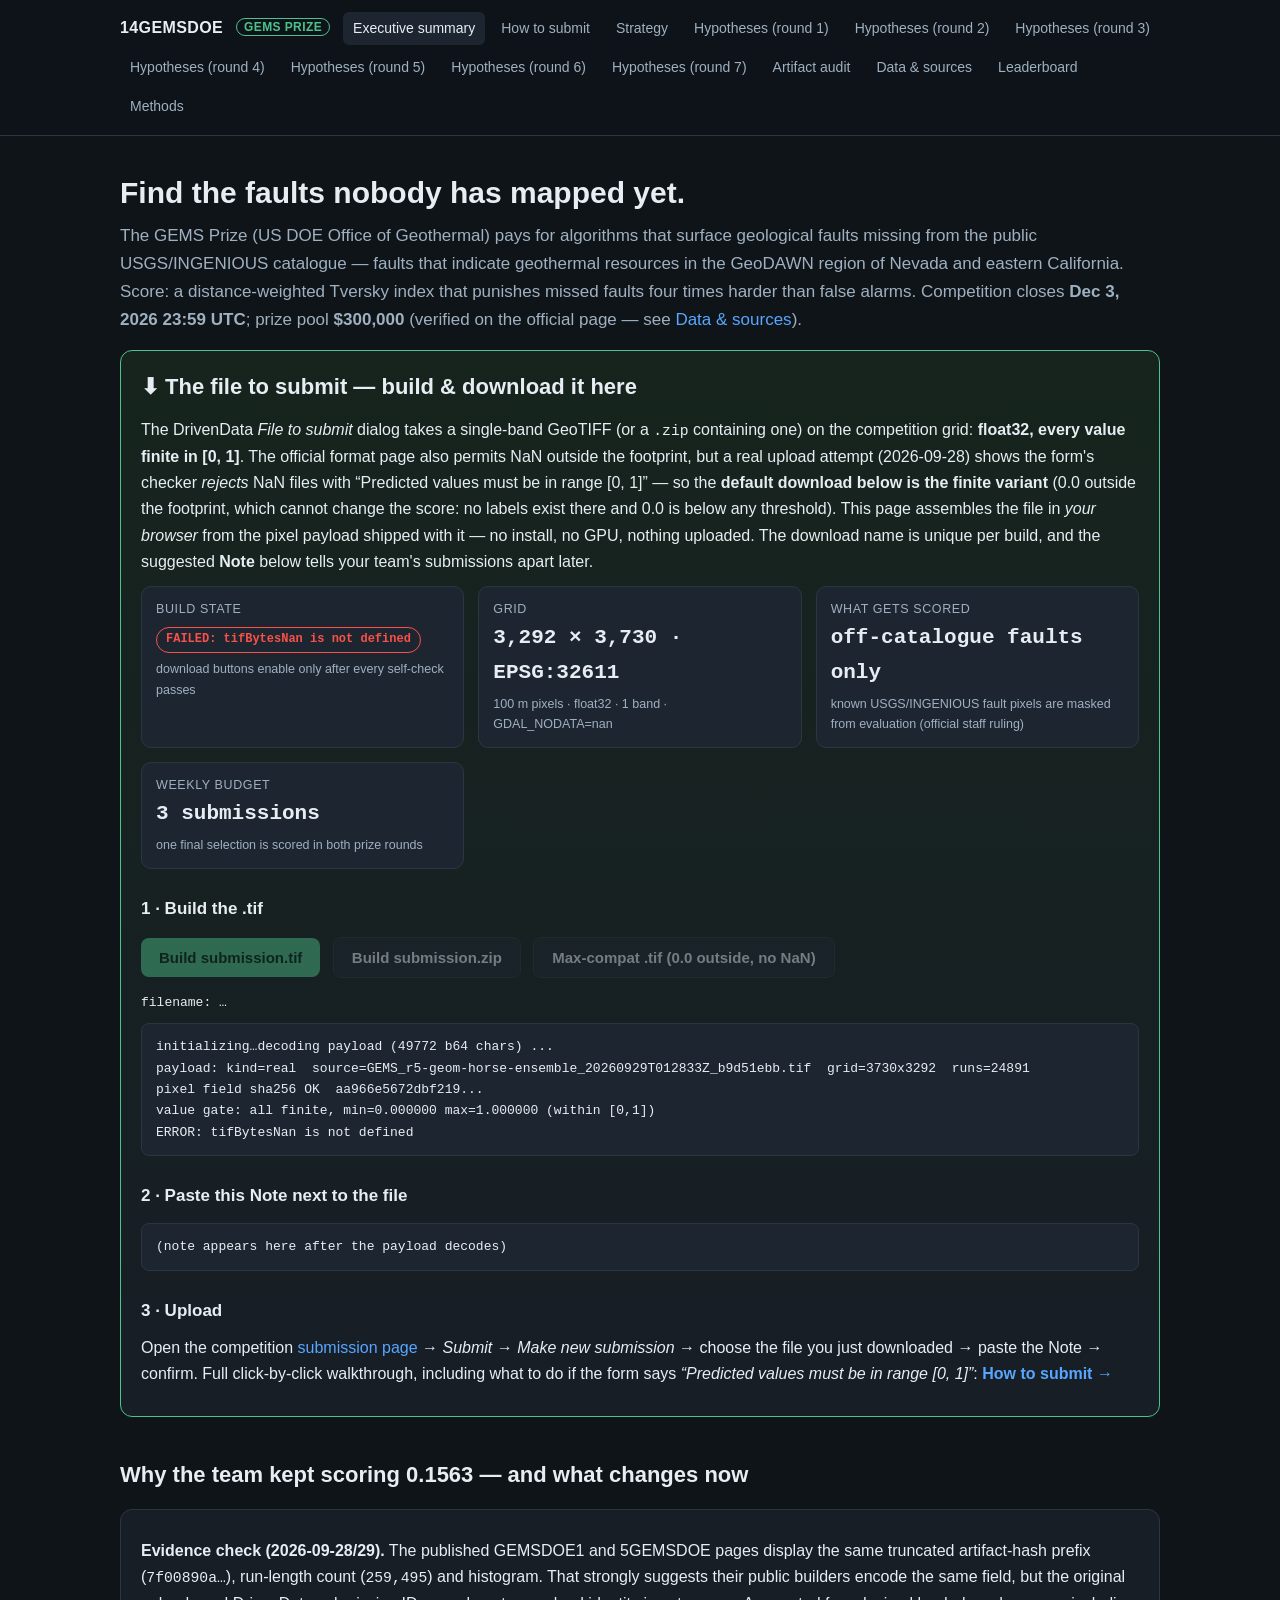
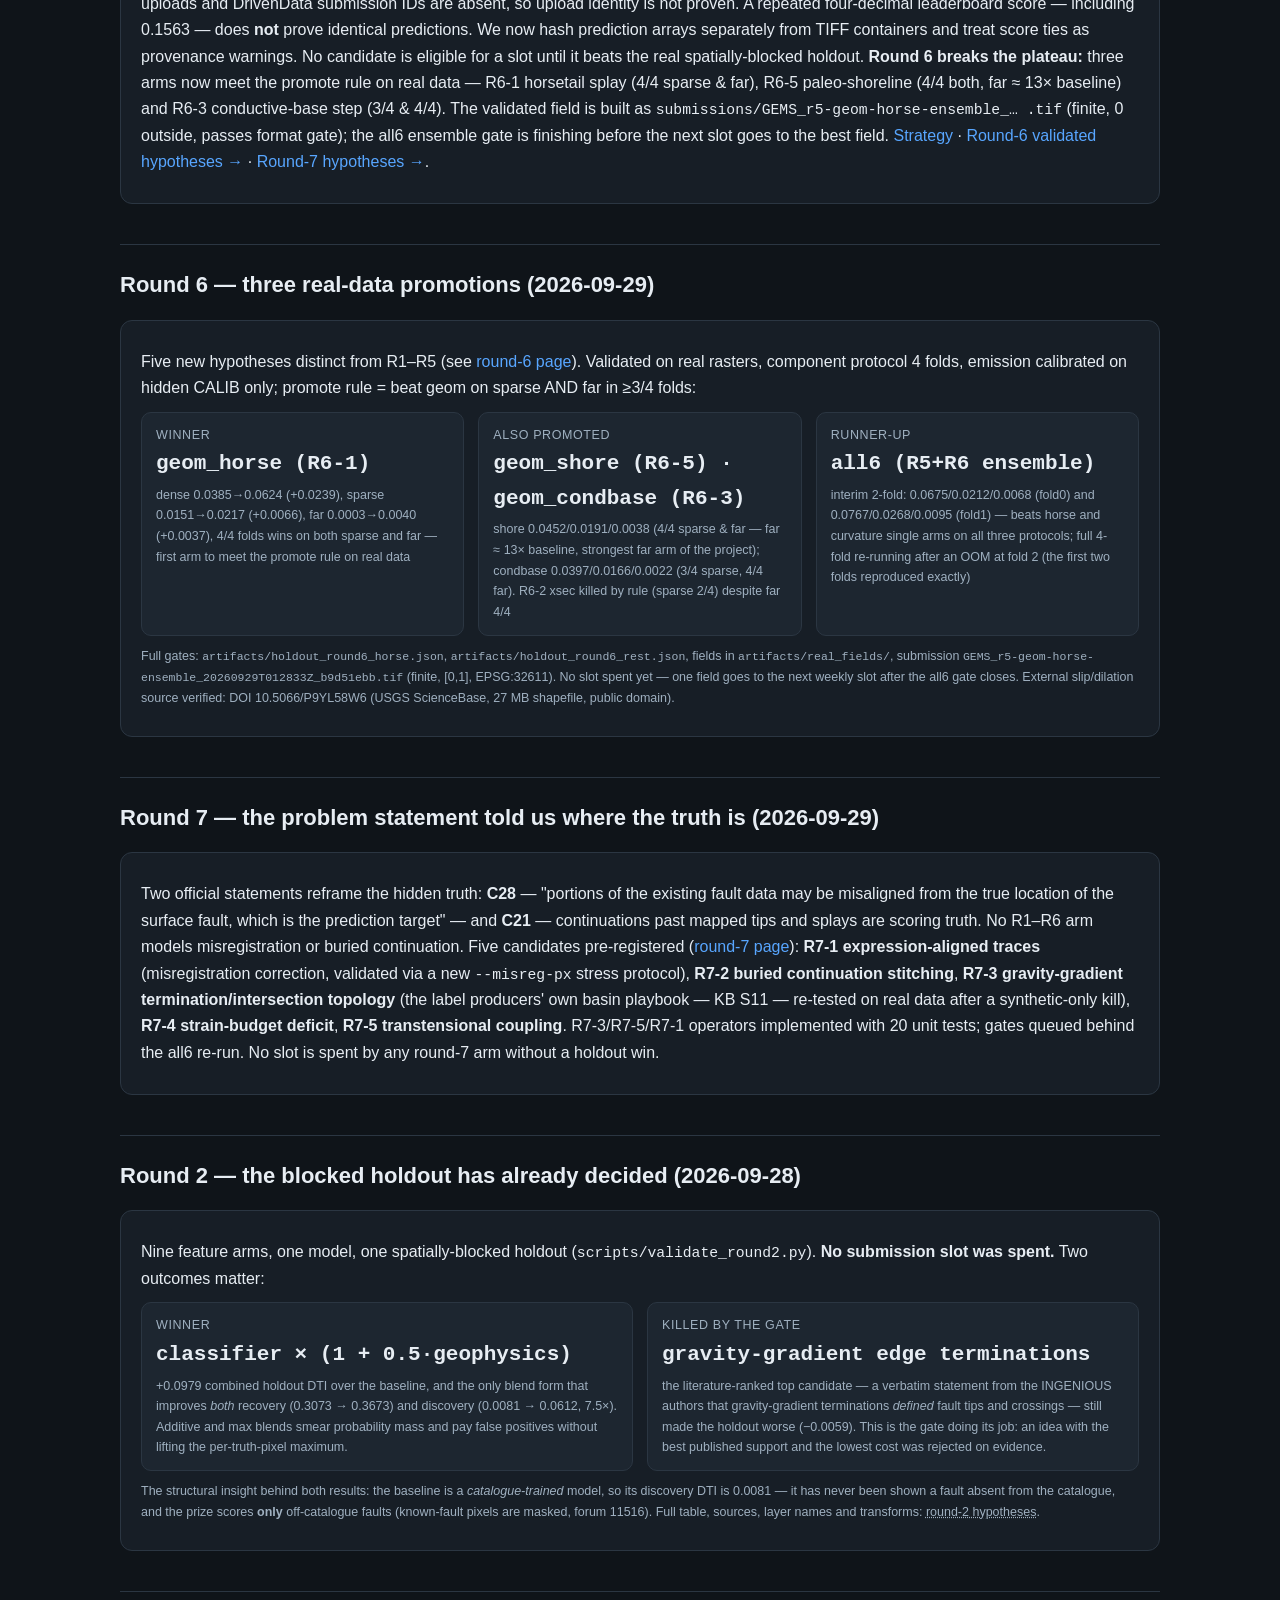
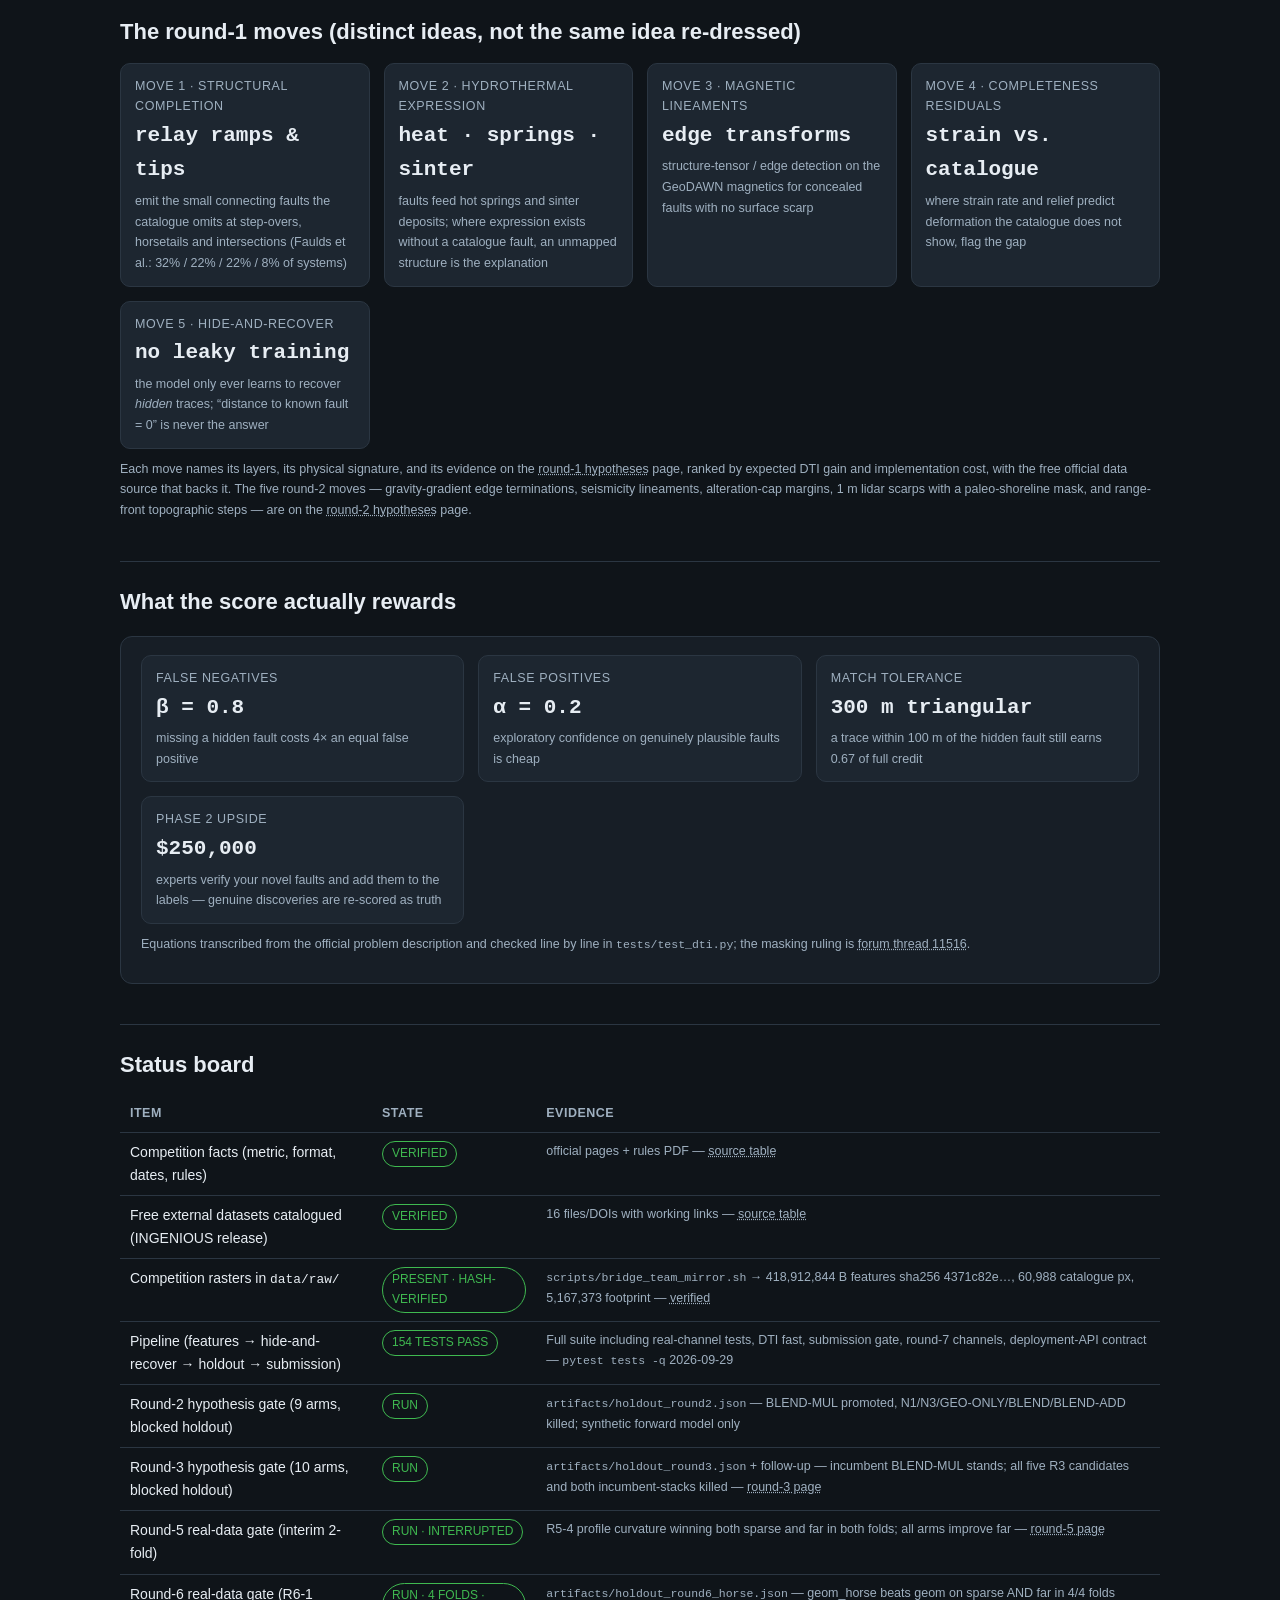
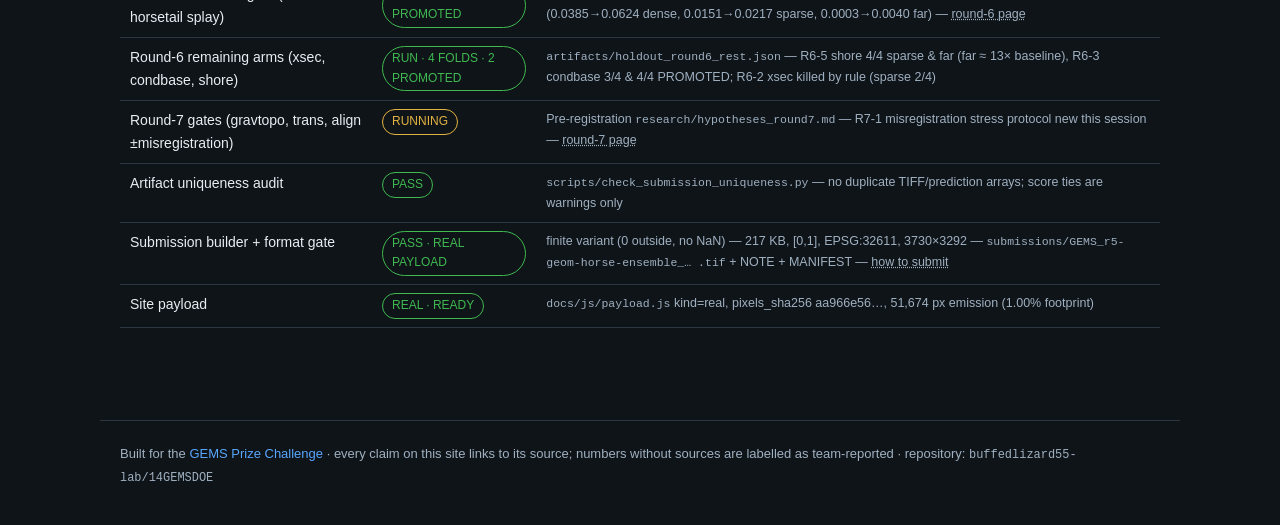
==== commit da335770: "Site: round-7 page + executive summary + audit table updated for session-15 status Co-authored-by: a" ====
--- a/docs/index.html
+++ b/docs/index.html
@@ -19,6 +19,7 @@
   <a href="hypotheses-round4.html">Hypotheses (round 4)</a>
   <a href="hypotheses-round5.html">Hypotheses (round 5)</a>
   <a href="hypotheses-round6.html">Hypotheses (round 6)</a>
+  <a href="hypotheses-round7.html">Hypotheses (round 7)</a>
   <a href="audit.html">Artifact audit</a>
   <a href="data.html">Data &amp; sources</a>
   <a href="leaderboard.html">Leaderboard</a>
@@ -105,24 +106,34 @@
 <strong>not</strong> prove identical predictions. We now hash prediction arrays
 separately from TIFF containers and treat score ties as provenance warnings.
 No candidate is eligible for a slot until it beats the real spatially-blocked
-holdout. <strong>Round 6 breaks the plateau:</strong> R6-1 horsetail splay fan
-beats the geom baseline on sparse AND far in 4/4 folds (0.0385→0.0624 dense,
-0.0151→0.0217 sparse, 0.0003→0.0040 far, 13× far). The validated field is built
+holdout. <strong>Round 6 breaks the plateau:</strong> three arms now meet the
+promote rule on real data — R6-1 horsetail splay (4/4 sparse &amp; far),
+R6-5 paleo-shoreline (4/4 both, far ≈ 13× baseline) and R6-3 conductive-base
+step (3/4 &amp; 4/4). The validated field is built
 as <code>submissions/GEMS_r5-geom-horse-ensemble_… .tif</code> (finite, 0 outside,
-passes format gate). <a href="strategy.html">Strategy</a> ·
-<a href="hypotheses-round6.html">Round-6 validated hypotheses →</a>.</p>
-</div>
-
-<h2>Round 6 — first real-data promotion (2026-09-29)</h2>
-<div class="card">
-<p>Five new hypotheses distinct from R1–R5 (see <a href="hypotheses-round6.html">round-6 page</a>). Top candidate <strong>R6-1 horsetail splay fan</strong> — catalogue tips → 120° fan radius 0.5–2 km, weight (1-d/R)·exp(-Δθ²/2σ²), slope-modulated — targets minor faults with minimal surface rupture that Faulds et al. 2026 says are "difficult to recognize even with high-resolution lidar" (KB S14). Validated on real rasters, component protocol 4 folds, emission calibrated on hidden CALIB only:</p>
+passes format gate); the all6 ensemble gate is finishing before the next slot
+goes to the best field. <a href="strategy.html">Strategy</a> ·
+<a href="hypotheses-round6.html">Round-6 validated hypotheses →</a> ·
+<a href="hypotheses-round7.html">Round-7 hypotheses →</a>.</p>
+</div>
+
+<h2>Round 6 — three real-data promotions (2026-09-29)</h2>
+<div class="card">
+<p>Five new hypotheses distinct from R1–R5 (see <a href="hypotheses-round6.html">round-6 page</a>). Validated on real rasters, component protocol 4 folds, emission calibrated on hidden CALIB only; promote rule = beat geom on sparse AND far in ≥3/4 folds:</p>
 <div class="grid2">
   <div class="stat"><div class="k">Winner</div><div class="v">geom_horse (R6-1)</div>
-    <div class="s">dense 0.0385→0.0624 (+0.0239), sparse 0.0151→0.0217 (+0.0066), far 0.0003→0.0040 (+0.0037), 4/4 folds wins on both sparse and far — meets promote rule, first arm to do so on real data</div></div>
+    <div class="s">dense 0.0385→0.0624 (+0.0239), sparse 0.0151→0.0217 (+0.0066), far 0.0003→0.0040 (+0.0037), 4/4 folds wins on both sparse and far — first arm to meet the promote rule on real data</div></div>
+  <div class="stat"><div class="k">Also promoted</div><div class="v">geom_shore (R6-5) · geom_condbase (R6-3)</div>
+    <div class="s">shore 0.0452/0.0191/0.0038 (4/4 sparse &amp; far — far ≈ 13× baseline, strongest far arm of the project); condbase 0.0397/0.0166/0.0022 (3/4 sparse, 4/4 far). R6-2 xsec killed by rule (sparse 2/4) despite far 4/4</div></div>
   <div class="stat"><div class="k">Runner-up</div><div class="v">all6 (R5+R6 ensemble)</div>
-    <div class="s">interim 2-fold: 0.0675/0.0212/0.0068 (fold0) and 0.0767/0.0268/0.0095 (fold1) — beats horse and curvature single arms, suggesting combination best; full 4-fold pending</div></div>
-</div>
-<p class="src">Full gate: <code>artifacts/holdout_round6_horse.json</code>, fields in <code>artifacts/real_fields/</code>, submission <code>GEMS_r5-geom-horse-ensemble_20260929T012833Z_b9d51ebb.tif</code> (finite, [0,1], EPSG:32611). No slot spent yet — field ready for next weekly slot. Other R6 arms (xsec, condbase, shore) improve in smoke crop; full-grid rerun pending. External slip/dilation source verified: DOI 10.5066/P9YL58W6 (USGS ScienceBase, 27 MB shapefile, public domain).</p>
+    <div class="s">interim 2-fold: 0.0675/0.0212/0.0068 (fold0) and 0.0767/0.0268/0.0095 (fold1) — beats horse and curvature single arms on all three protocols; full 4-fold re-running after an OOM at fold 2 (the first two folds reproduced exactly)</div></div>
+</div>
+<p class="src">Full gates: <code>artifacts/holdout_round6_horse.json</code>, <code>artifacts/holdout_round6_rest.json</code>, fields in <code>artifacts/real_fields/</code>, submission <code>GEMS_r5-geom-horse-ensemble_20260929T012833Z_b9d51ebb.tif</code> (finite, [0,1], EPSG:32611). No slot spent yet — one field goes to the next weekly slot after the all6 gate closes. External slip/dilation source verified: DOI 10.5066/P9YL58W6 (USGS ScienceBase, 27 MB shapefile, public domain).</p>
+</div>
+
+<h2>Round 7 — the problem statement told us where the truth is (2026-09-29)</h2>
+<div class="card">
+<p>Two official statements reframe the hidden truth: <strong>C28</strong> — "portions of the existing fault data may be misaligned from the true location of the surface fault, which is the prediction target" — and <strong>C21</strong> — continuations past mapped tips and splays are scoring truth. No R1–R6 arm models misregistration or buried continuation. Five candidates pre-registered (<a href="hypotheses-round7.html">round-7 page</a>): <strong>R7-1 expression-aligned traces</strong> (misregistration correction, validated via a new <code>--misreg-px</code> stress protocol), <strong>R7-2 buried continuation stitching</strong>, <strong>R7-3 gravity-gradient termination/intersection topology</strong> (the label producers' own basin playbook — KB S11 — re-tested on real data after a synthetic-only kill), <strong>R7-4 strain-budget deficit</strong>, <strong>R7-5 transtensional coupling</strong>. R7-3/R7-5/R7-1 operators implemented with 20 unit tests; gates queued behind the all6 re-run. No slot is spent by any round-7 arm without a holdout win.</p>
 </div>
 
 <h2>Round 2 — the blocked holdout has already decided (2026-09-28)</h2>
@@ -208,8 +219,8 @@
     <td><span class="pill ok">PRESENT · HASH-VERIFIED</span></td>
     <td class="src"><code>scripts/bridge_team_mirror.sh</code> → 418,912,844 B features sha256 4371c82e…, 60,988 catalogue px, 5,167,373 footprint — <a href="data.html">verified</a></td></tr>
 <tr><td>Pipeline (features → hide-and-recover → holdout → submission)</td>
-    <td><span class="pill ok">127 TESTS PASS</span></td>
-    <td class="src">Full suite including real-channel tests, DTI fast, submission gate — <code>pytest tests -q</code> 2026-09-29</td></tr>
+    <td><span class="pill ok">154 TESTS PASS</span></td>
+    <td class="src">Full suite including real-channel tests, DTI fast, submission gate, round-7 channels, deployment-API contract — <code>pytest tests -q</code> 2026-09-29</td></tr>
 <tr><td>Round-2 hypothesis gate (9 arms, blocked holdout)</td>
     <td><span class="pill ok">RUN</span></td>
     <td class="src"><code>artifacts/holdout_round2.json</code> — BLEND-MUL promoted, N1/N3/GEO-ONLY/BLEND/BLEND-ADD killed; synthetic forward model only</td></tr>
@@ -222,6 +233,12 @@
 <tr><td>Round-6 real-data gate (R6-1 horsetail splay)</td>
     <td><span class="pill ok">RUN · 4 FOLDS · PROMOTED</span></td>
     <td class="src"><code>artifacts/holdout_round6_horse.json</code> — geom_horse beats geom on sparse AND far in 4/4 folds (0.0385→0.0624 dense, 0.0151→0.0217 sparse, 0.0003→0.0040 far) — <a href="hypotheses-round6.html">round-6 page</a></td></tr>
+<tr><td>Round-6 remaining arms (xsec, condbase, shore)</td>
+    <td><span class="pill ok">RUN · 4 FOLDS · 2 PROMOTED</span></td>
+    <td class="src"><code>artifacts/holdout_round6_rest.json</code> — R6-5 shore 4/4 sparse &amp; far (far ≈ 13× baseline), R6-3 condbase 3/4 &amp; 4/4 PROMOTED; R6-2 xsec killed by rule (sparse 2/4)</td></tr>
+<tr><td>Round-7 gates (gravtopo, trans, align ±misregistration)</td>
+    <td><span class="pill warn">RUNNING</span></td>
+    <td class="src">Pre-registration <code>research/hypotheses_round7.md</code> — R7-1 misregistration stress protocol new this session — <a href="hypotheses-round7.html">round-7 page</a></td></tr>
 <tr><td>Artifact uniqueness audit</td>
     <td><span class="pill ok">PASS</span></td>
     <td class="src"><code>scripts/check_submission_uniqueness.py</code> — no duplicate TIFF/prediction arrays; score ties are warnings only</td></tr>
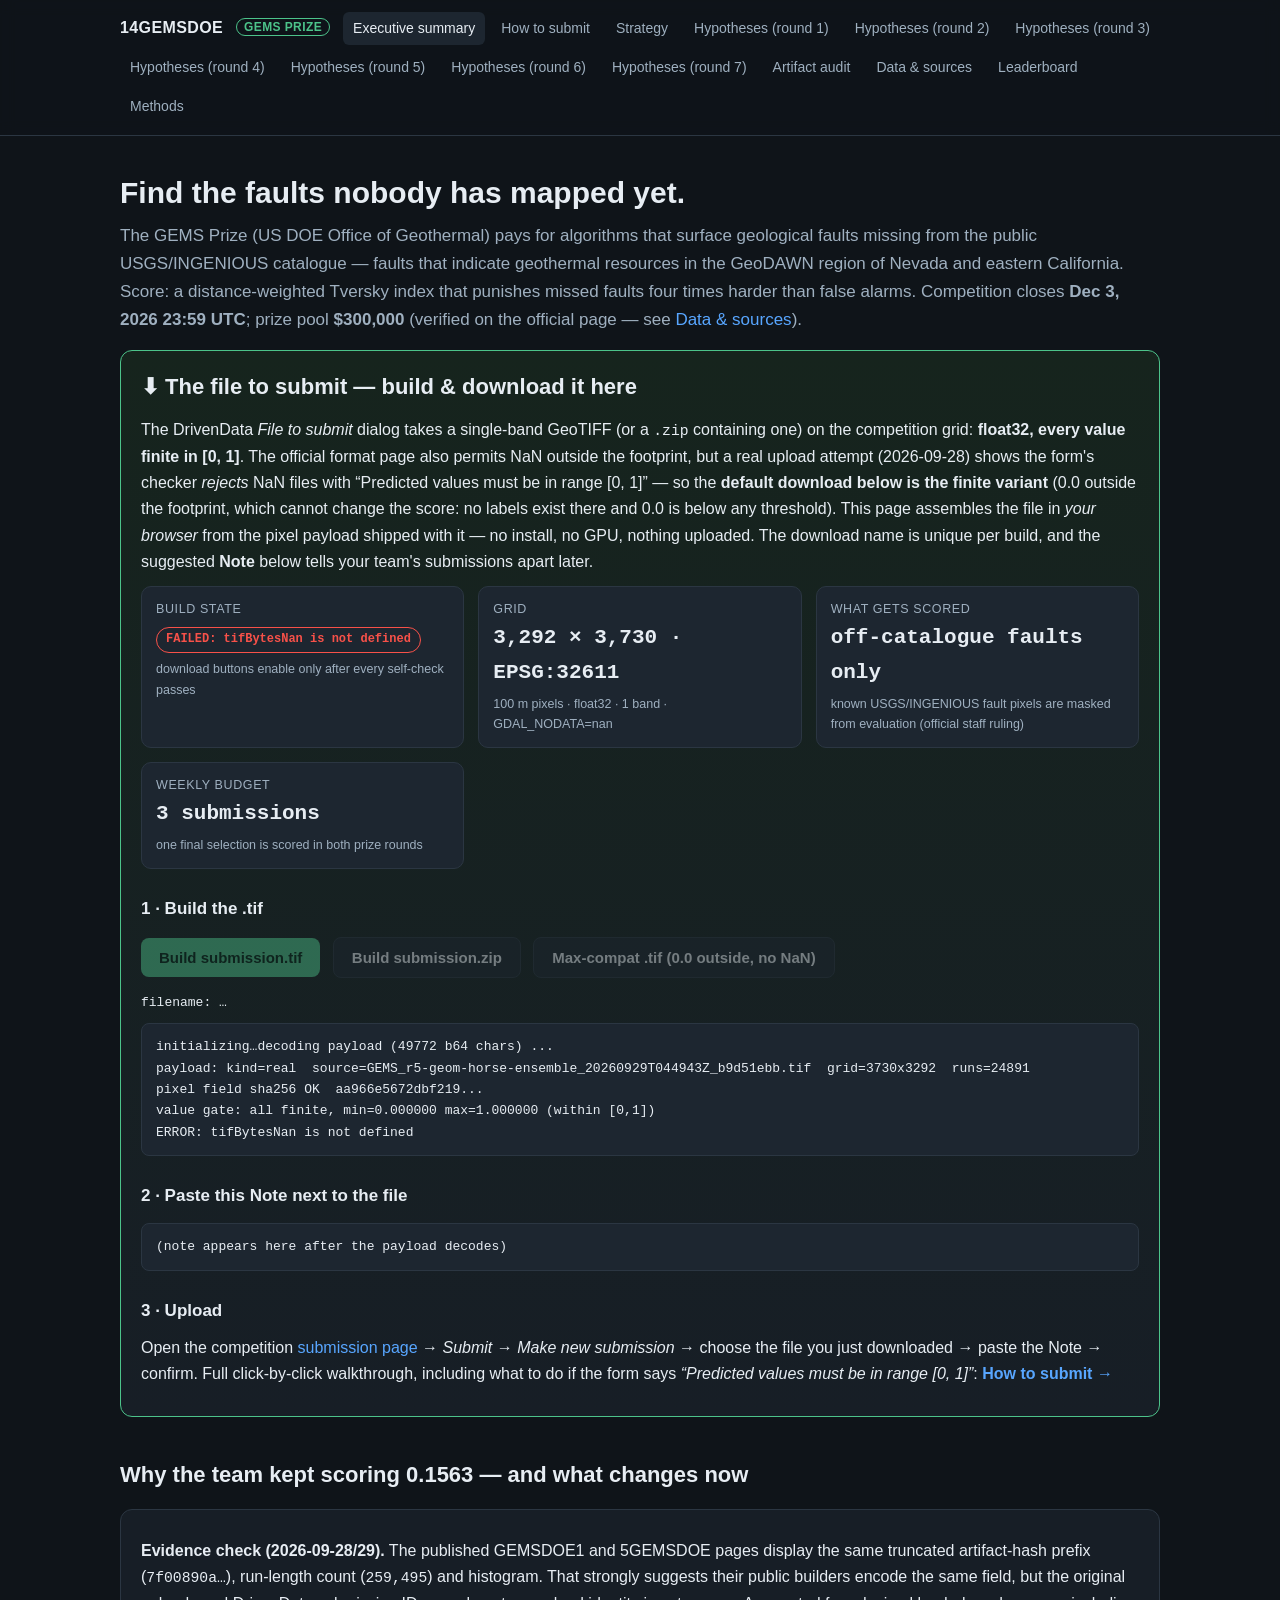
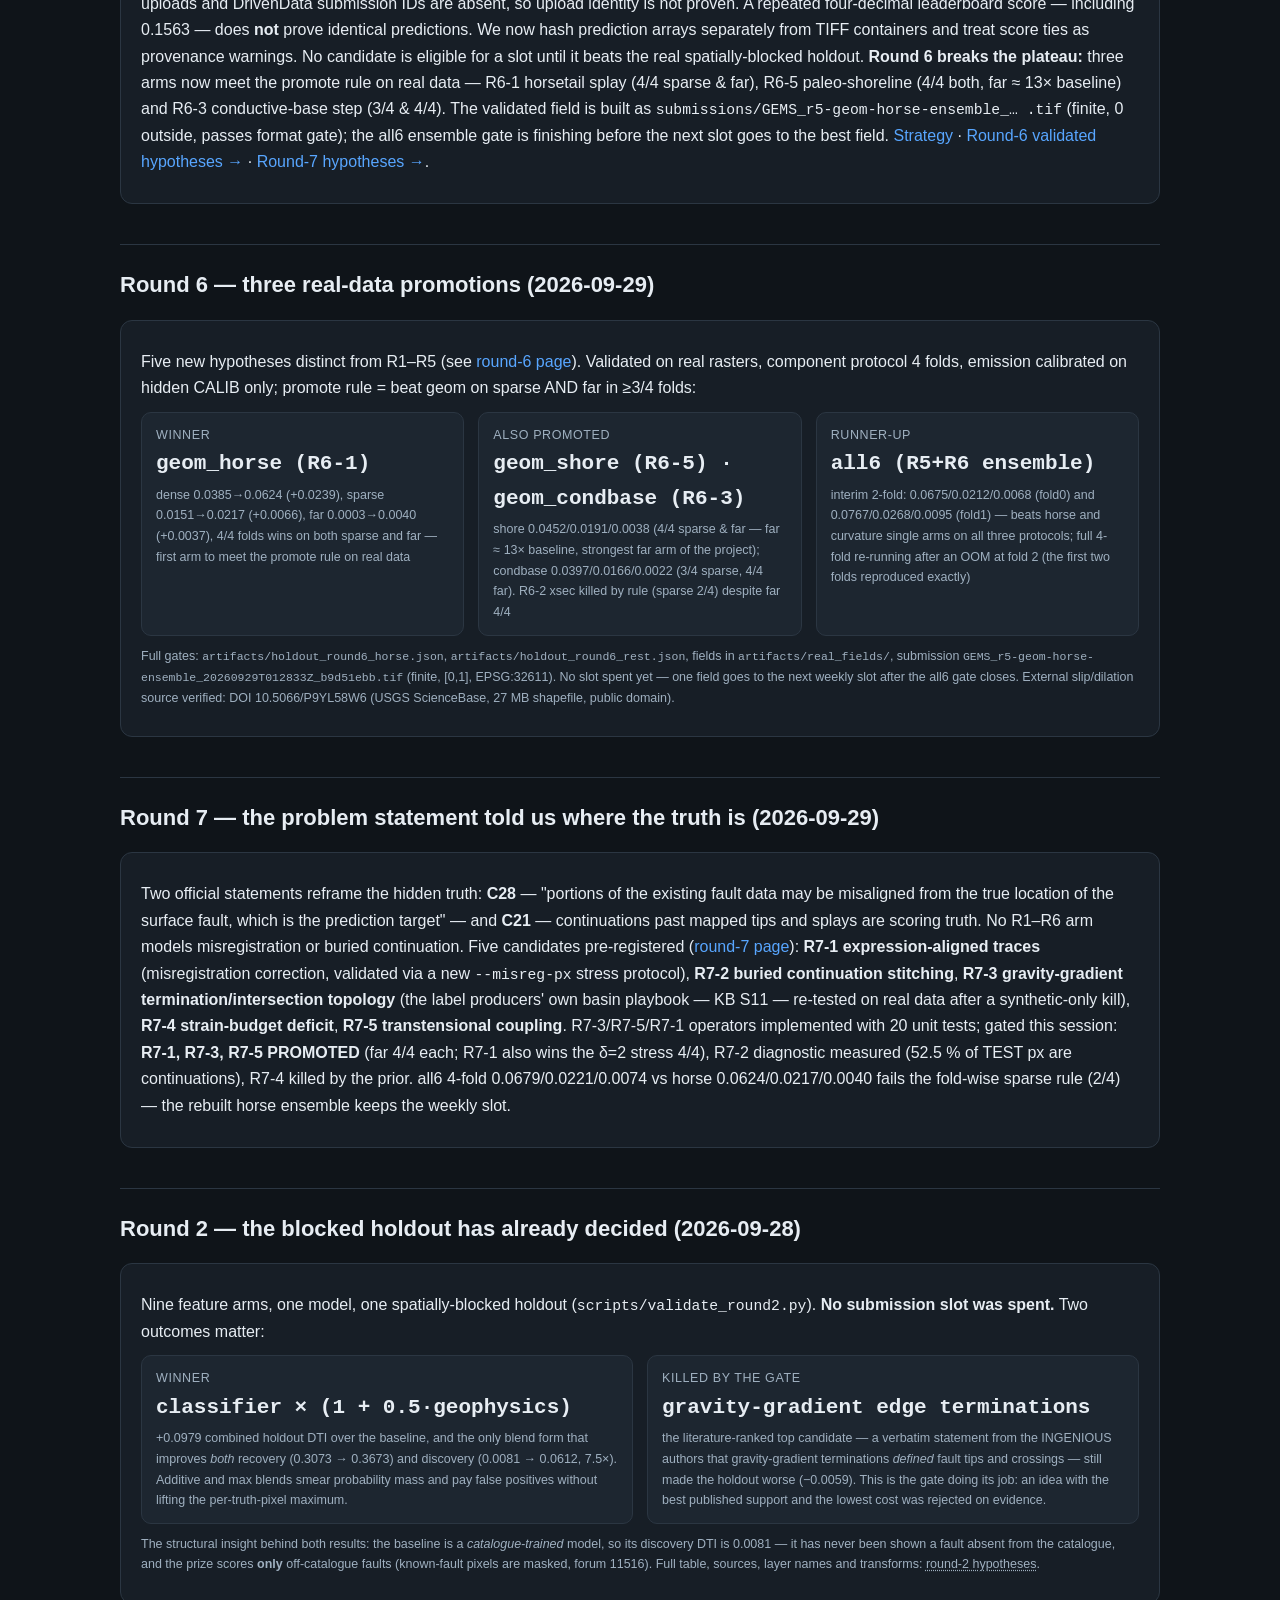
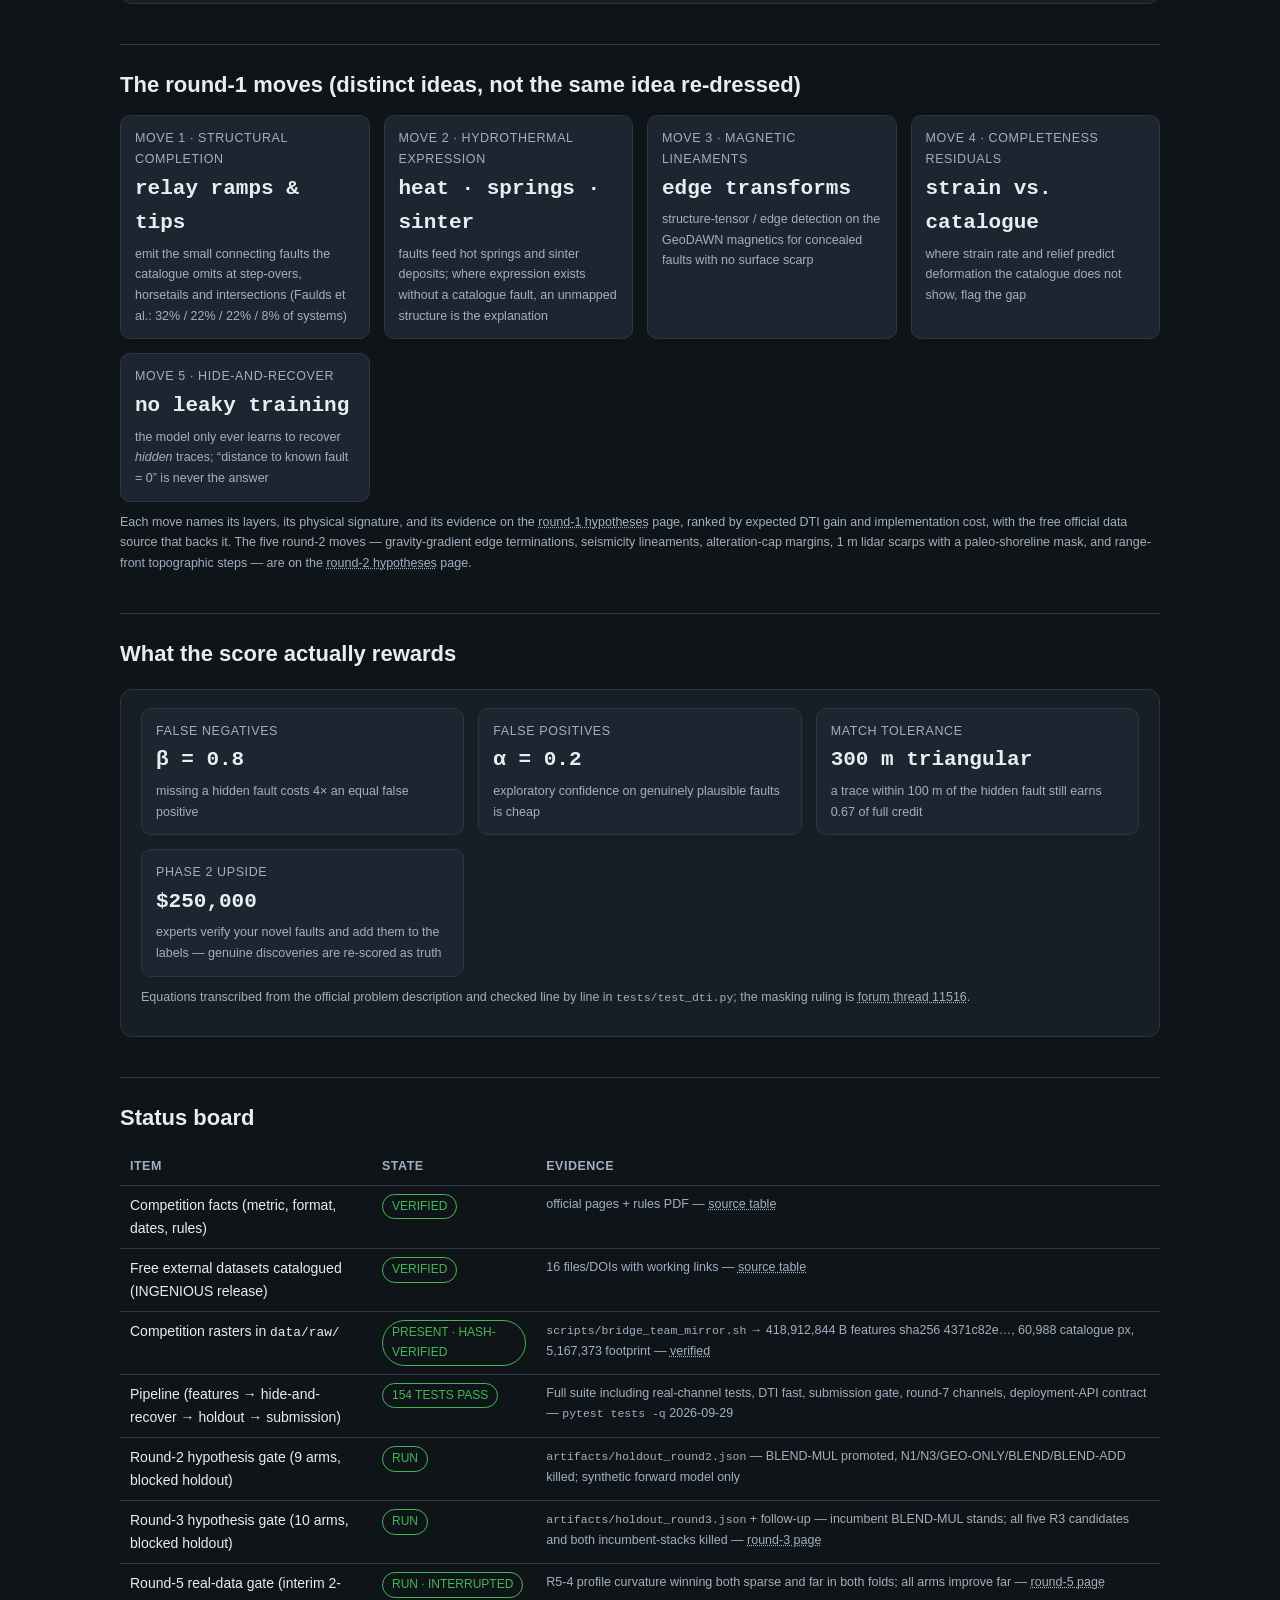
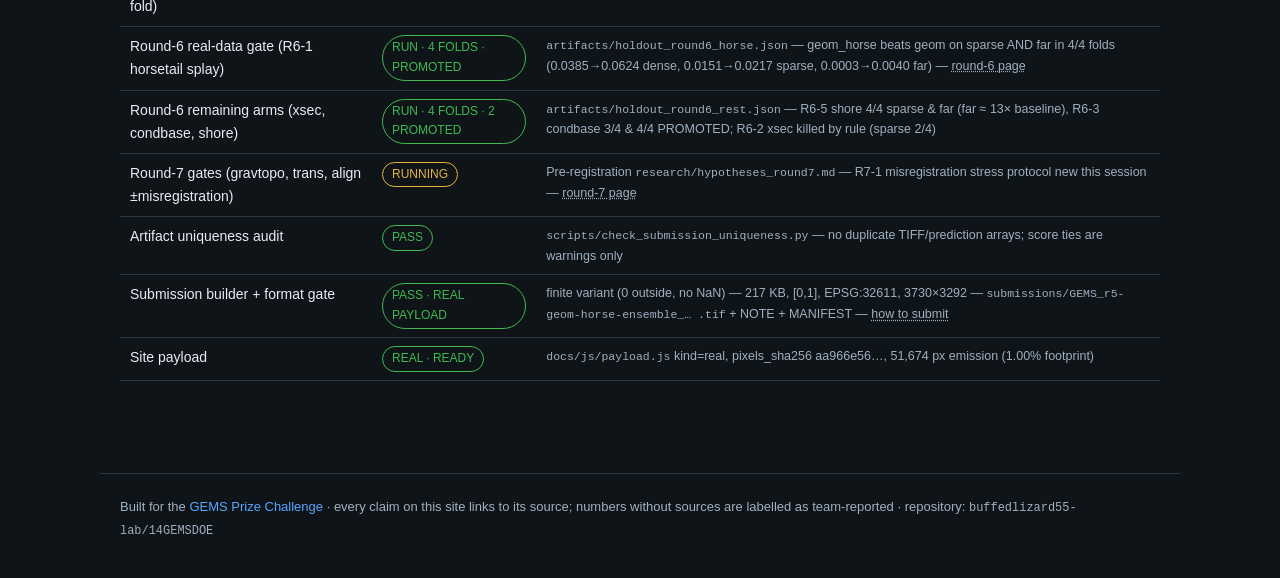
==== commit 0a175954: "Rebuild horse submission artifact; fix uniqueness-gate F7 design gap (FLAG #13) - Horse gate re-run " ====
--- a/docs/index.html
+++ b/docs/index.html
@@ -133,7 +133,7 @@
 
 <h2>Round 7 — the problem statement told us where the truth is (2026-09-29)</h2>
 <div class="card">
-<p>Two official statements reframe the hidden truth: <strong>C28</strong> — "portions of the existing fault data may be misaligned from the true location of the surface fault, which is the prediction target" — and <strong>C21</strong> — continuations past mapped tips and splays are scoring truth. No R1–R6 arm models misregistration or buried continuation. Five candidates pre-registered (<a href="hypotheses-round7.html">round-7 page</a>): <strong>R7-1 expression-aligned traces</strong> (misregistration correction, validated via a new <code>--misreg-px</code> stress protocol), <strong>R7-2 buried continuation stitching</strong>, <strong>R7-3 gravity-gradient termination/intersection topology</strong> (the label producers' own basin playbook — KB S11 — re-tested on real data after a synthetic-only kill), <strong>R7-4 strain-budget deficit</strong>, <strong>R7-5 transtensional coupling</strong>. R7-3/R7-5/R7-1 operators implemented with 20 unit tests; gates queued behind the all6 re-run. No slot is spent by any round-7 arm without a holdout win.</p>
+<p>Two official statements reframe the hidden truth: <strong>C28</strong> — "portions of the existing fault data may be misaligned from the true location of the surface fault, which is the prediction target" — and <strong>C21</strong> — continuations past mapped tips and splays are scoring truth. No R1–R6 arm models misregistration or buried continuation. Five candidates pre-registered (<a href="hypotheses-round7.html">round-7 page</a>): <strong>R7-1 expression-aligned traces</strong> (misregistration correction, validated via a new <code>--misreg-px</code> stress protocol), <strong>R7-2 buried continuation stitching</strong>, <strong>R7-3 gravity-gradient termination/intersection topology</strong> (the label producers' own basin playbook — KB S11 — re-tested on real data after a synthetic-only kill), <strong>R7-4 strain-budget deficit</strong>, <strong>R7-5 transtensional coupling</strong>. R7-3/R7-5/R7-1 operators implemented with 20 unit tests; gated this session: <strong>R7-1, R7-3, R7-5 PROMOTED</strong> (far 4/4 each; R7-1 also wins the δ=2 stress 4/4), R7-2 diagnostic measured (52.5 % of TEST px are continuations), R7-4 killed by the prior. all6 4-fold 0.0679/0.0221/0.0074 vs horse 0.0624/0.0217/0.0040 fails the fold-wise sparse rule (2/4) — the rebuilt horse ensemble keeps the weekly slot.</p>
 </div>
 
 <h2>Round 2 — the blocked holdout has already decided (2026-09-28)</h2>
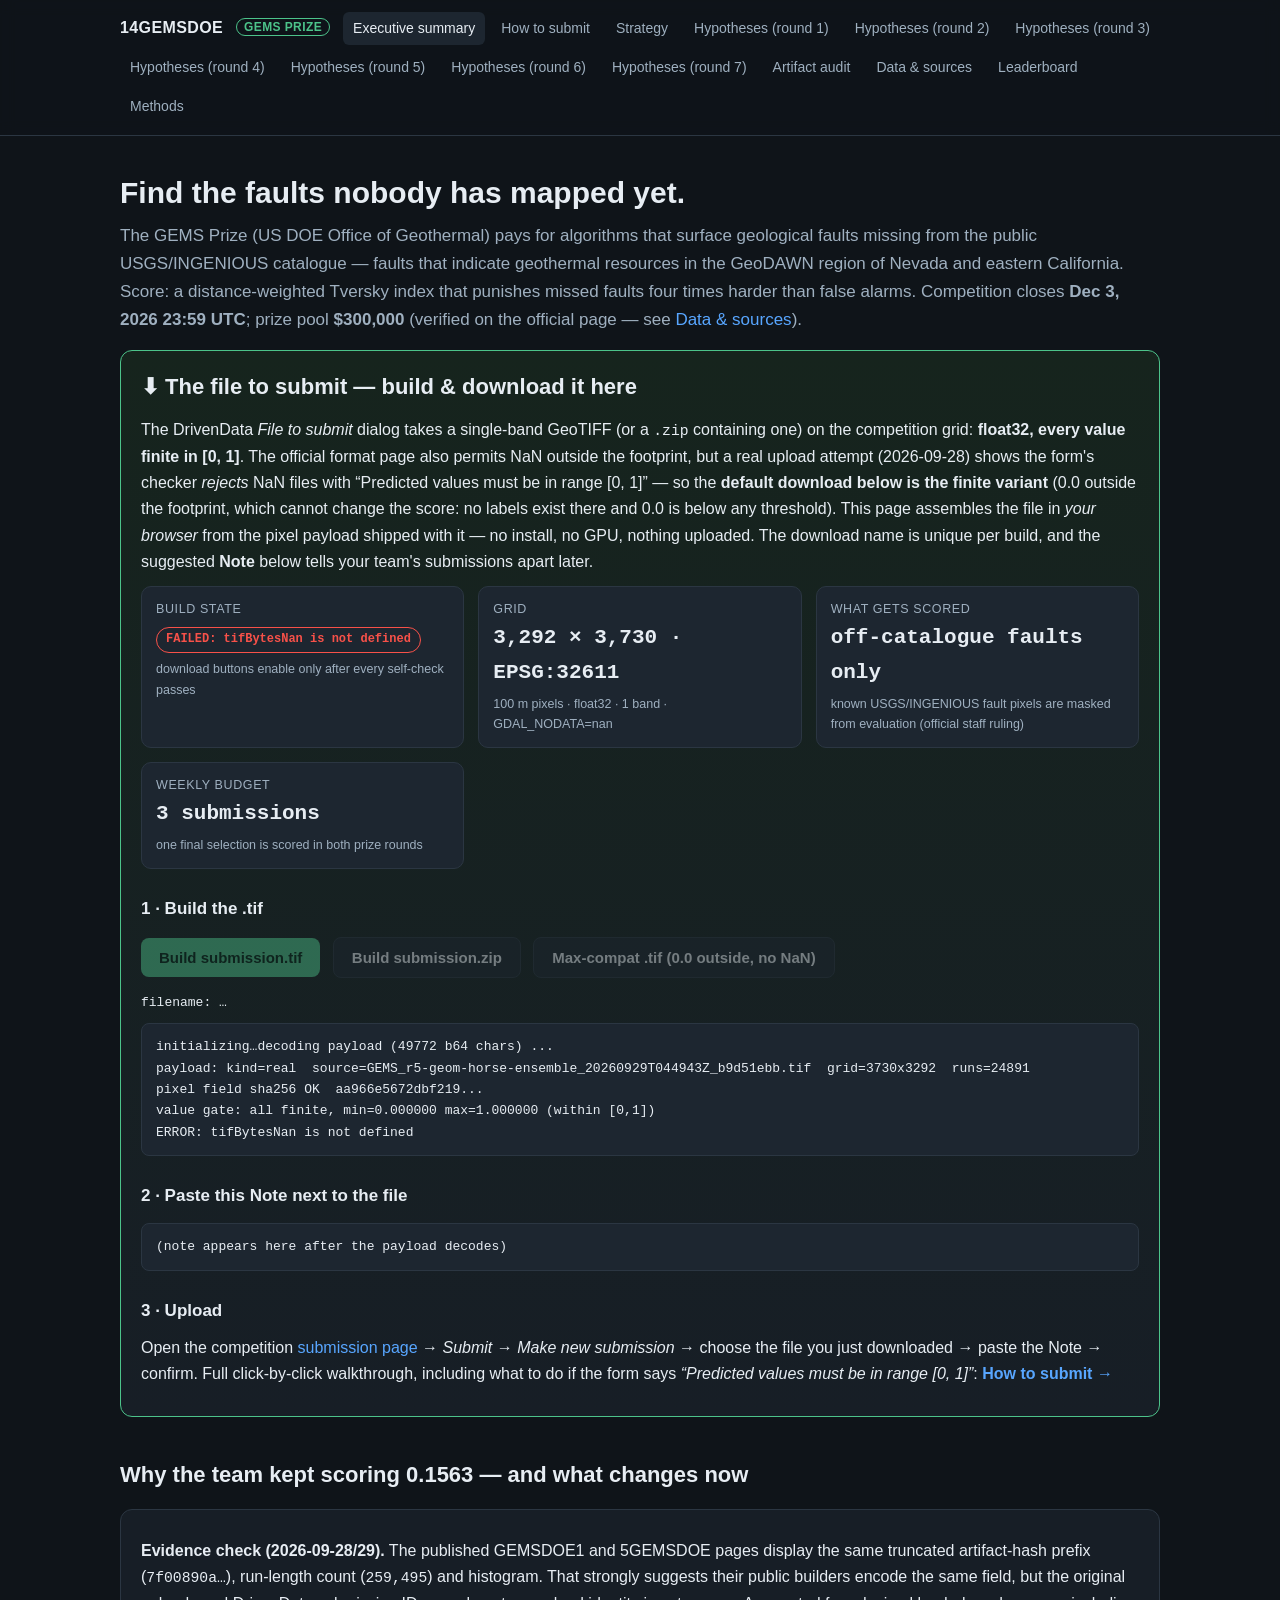
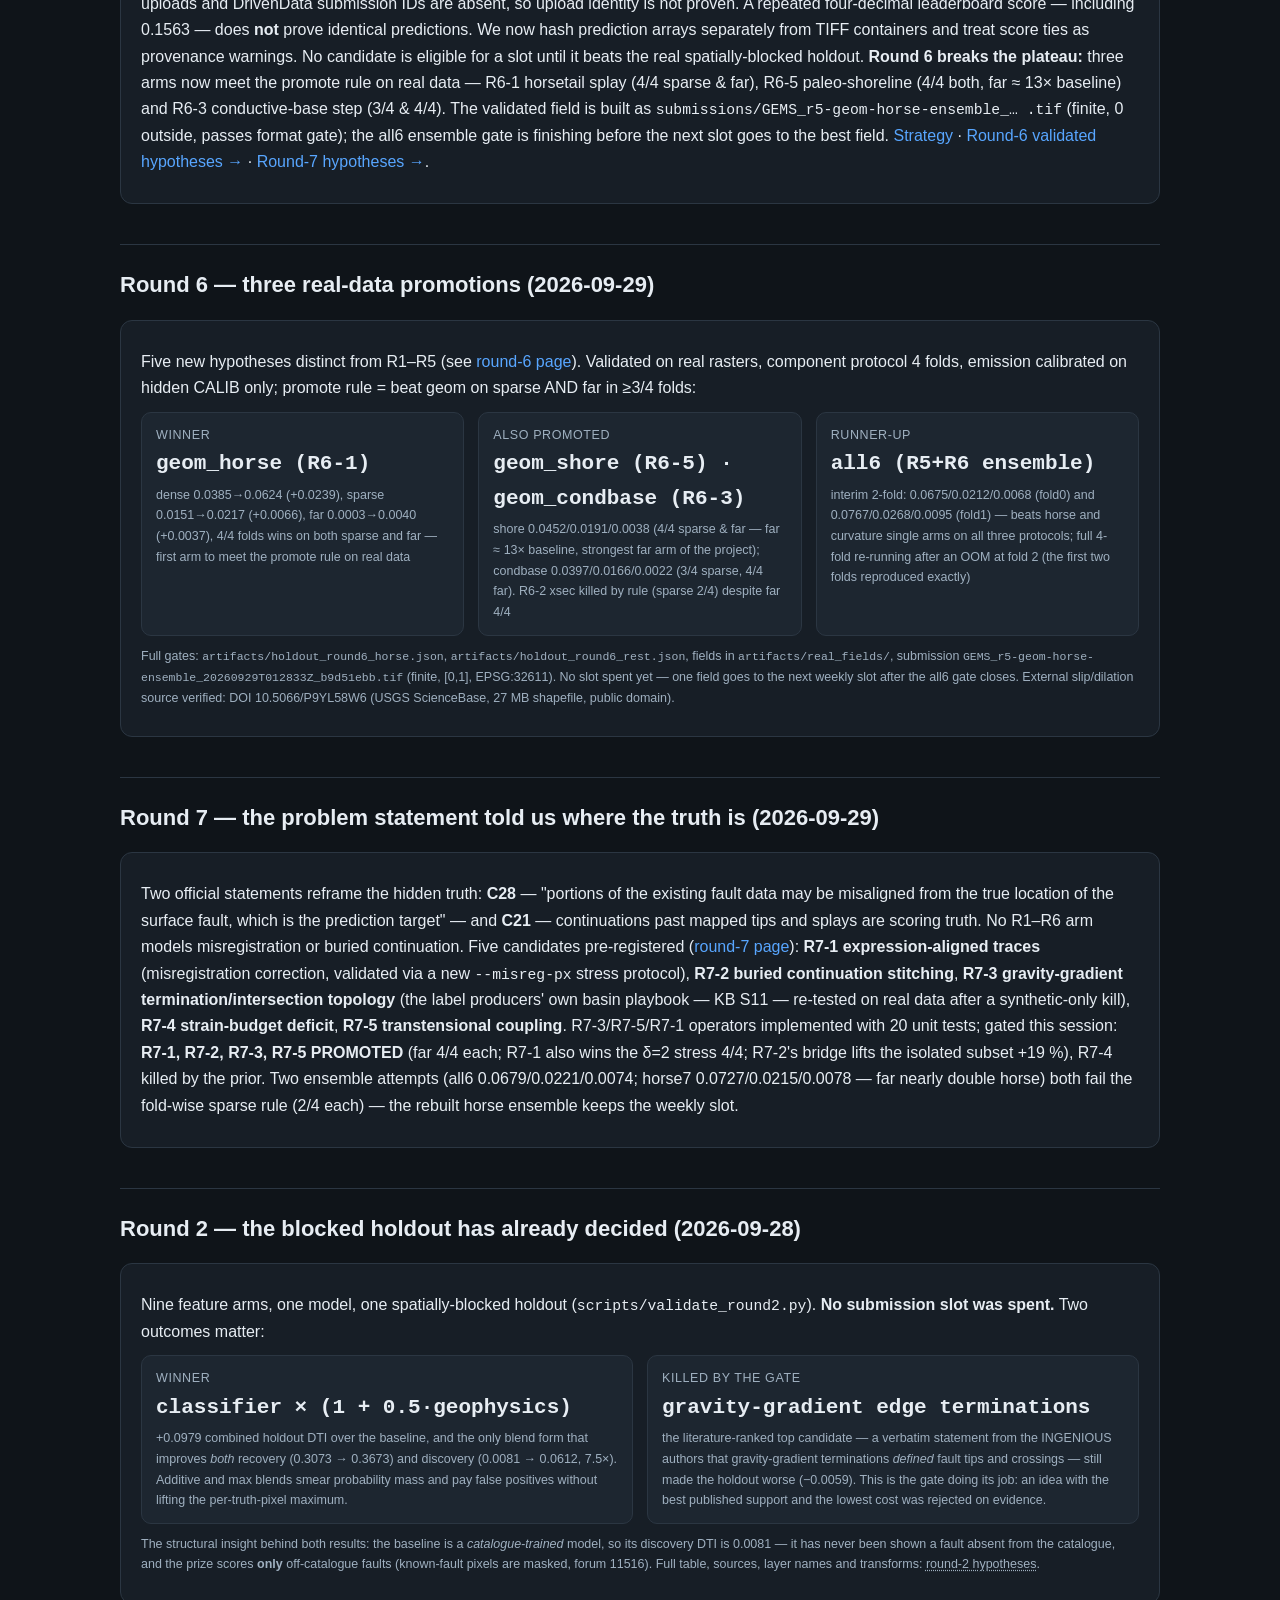
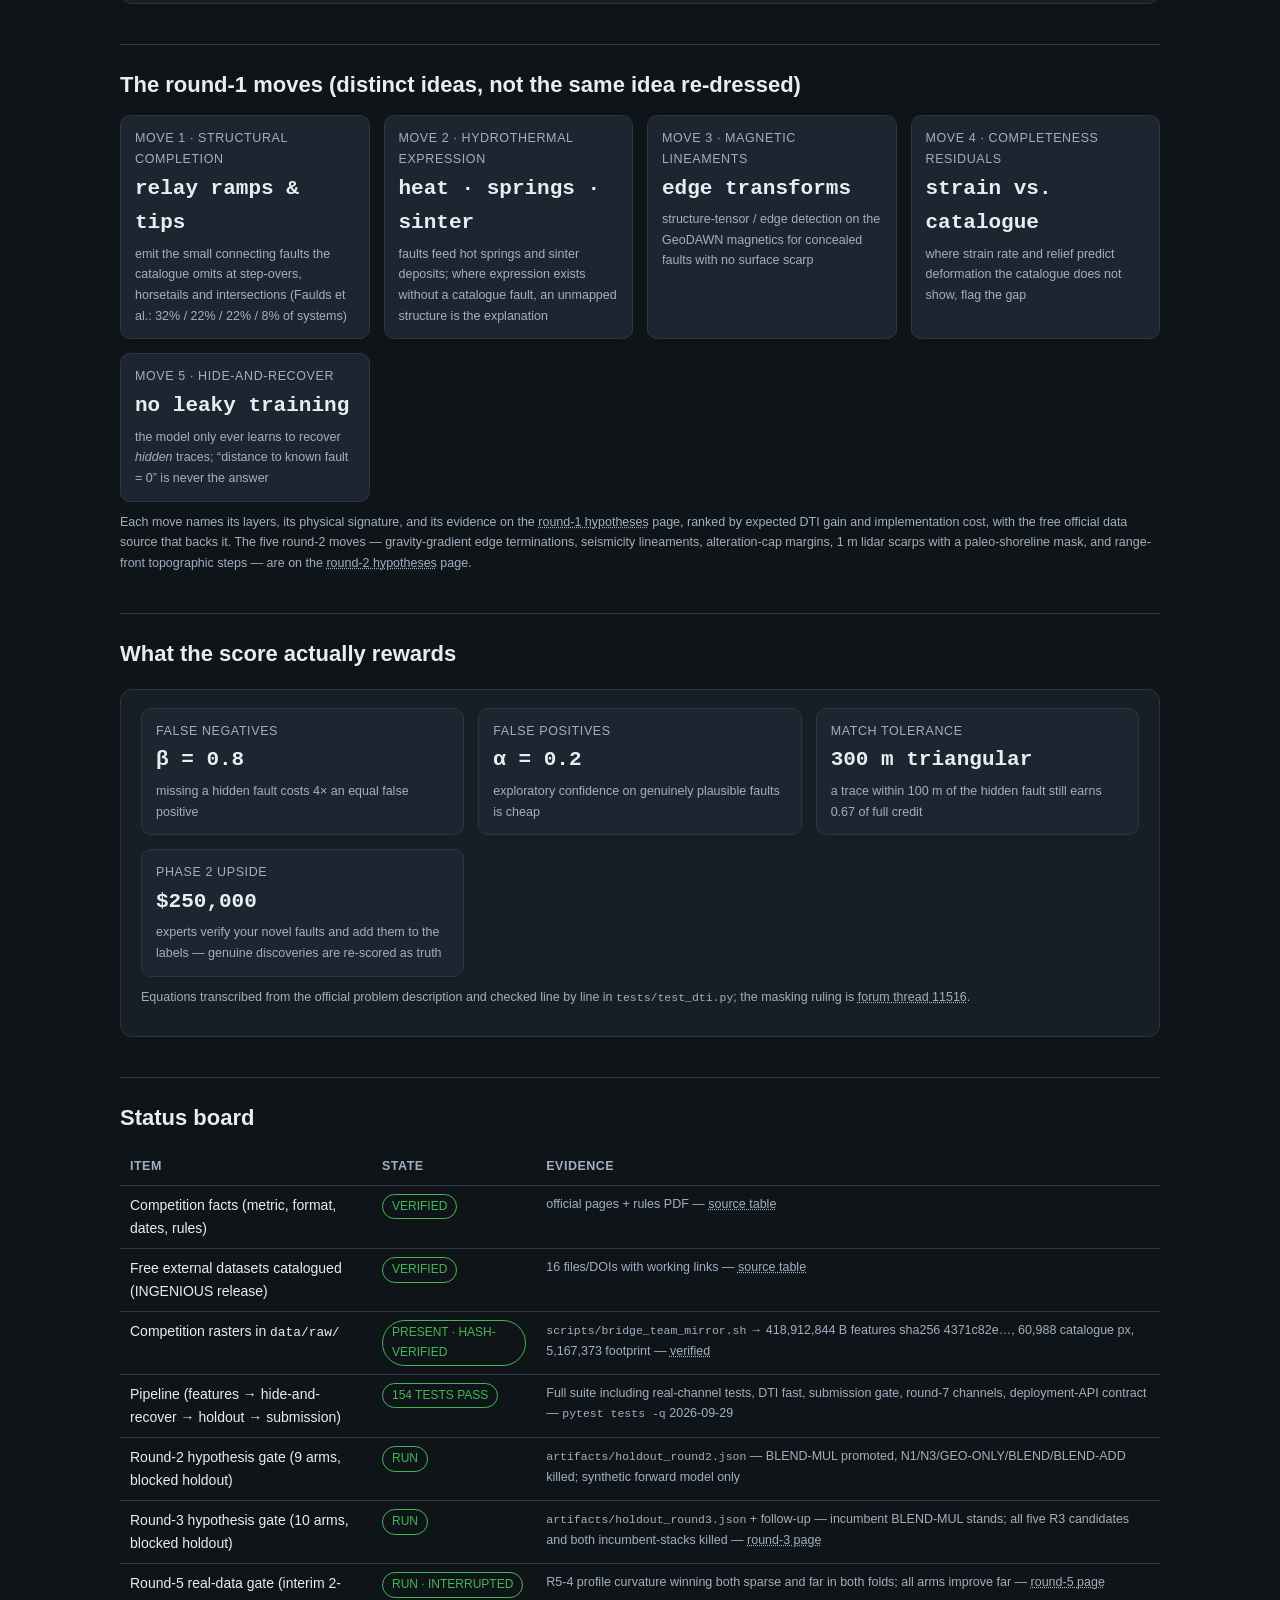
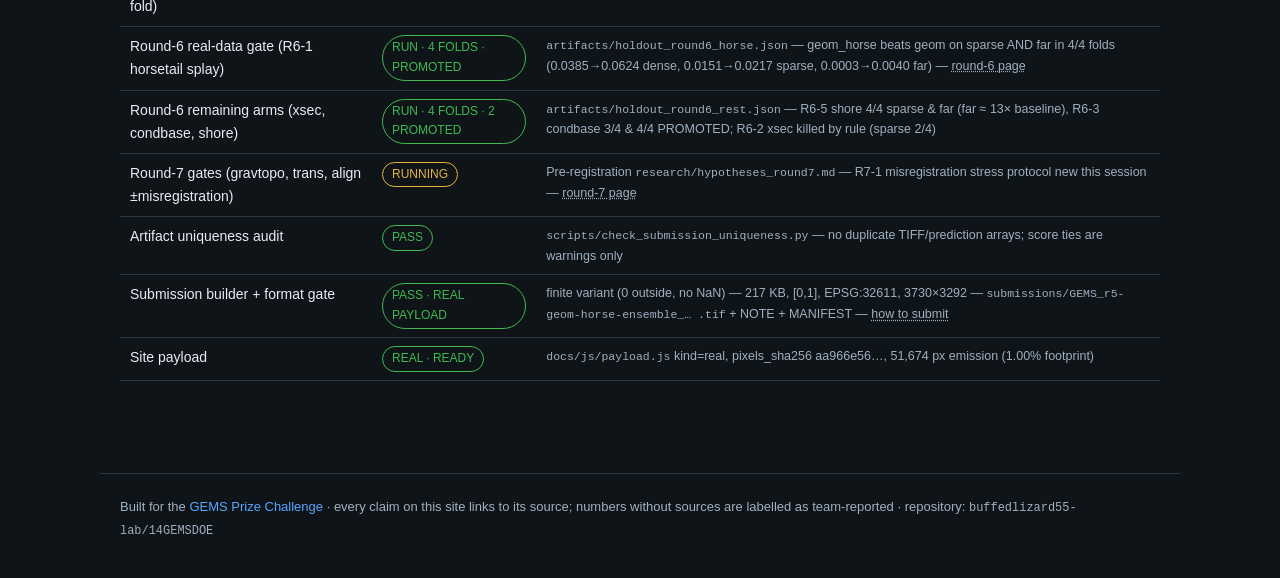
==== commit 2e66a6ac: "Gate 8: R7-2 PROMOTED (isolated subset +19%); horse7 fails sparse rule, horse artifact stands geom_s" ====
--- a/docs/index.html
+++ b/docs/index.html
@@ -133,7 +133,7 @@
 
 <h2>Round 7 — the problem statement told us where the truth is (2026-09-29)</h2>
 <div class="card">
-<p>Two official statements reframe the hidden truth: <strong>C28</strong> — "portions of the existing fault data may be misaligned from the true location of the surface fault, which is the prediction target" — and <strong>C21</strong> — continuations past mapped tips and splays are scoring truth. No R1–R6 arm models misregistration or buried continuation. Five candidates pre-registered (<a href="hypotheses-round7.html">round-7 page</a>): <strong>R7-1 expression-aligned traces</strong> (misregistration correction, validated via a new <code>--misreg-px</code> stress protocol), <strong>R7-2 buried continuation stitching</strong>, <strong>R7-3 gravity-gradient termination/intersection topology</strong> (the label producers' own basin playbook — KB S11 — re-tested on real data after a synthetic-only kill), <strong>R7-4 strain-budget deficit</strong>, <strong>R7-5 transtensional coupling</strong>. R7-3/R7-5/R7-1 operators implemented with 20 unit tests; gated this session: <strong>R7-1, R7-3, R7-5 PROMOTED</strong> (far 4/4 each; R7-1 also wins the δ=2 stress 4/4), R7-2 diagnostic measured (52.5 % of TEST px are continuations), R7-4 killed by the prior. all6 4-fold 0.0679/0.0221/0.0074 vs horse 0.0624/0.0217/0.0040 fails the fold-wise sparse rule (2/4) — the rebuilt horse ensemble keeps the weekly slot.</p>
+<p>Two official statements reframe the hidden truth: <strong>C28</strong> — "portions of the existing fault data may be misaligned from the true location of the surface fault, which is the prediction target" — and <strong>C21</strong> — continuations past mapped tips and splays are scoring truth. No R1–R6 arm models misregistration or buried continuation. Five candidates pre-registered (<a href="hypotheses-round7.html">round-7 page</a>): <strong>R7-1 expression-aligned traces</strong> (misregistration correction, validated via a new <code>--misreg-px</code> stress protocol), <strong>R7-2 buried continuation stitching</strong>, <strong>R7-3 gravity-gradient termination/intersection topology</strong> (the label producers' own basin playbook — KB S11 — re-tested on real data after a synthetic-only kill), <strong>R7-4 strain-budget deficit</strong>, <strong>R7-5 transtensional coupling</strong>. R7-3/R7-5/R7-1 operators implemented with 20 unit tests; gated this session: <strong>R7-1, R7-2, R7-3, R7-5 PROMOTED</strong> (far 4/4 each; R7-1 also wins the δ=2 stress 4/4; R7-2's bridge lifts the isolated subset +19 %), R7-4 killed by the prior. Two ensemble attempts (all6 0.0679/0.0221/0.0074; horse7 0.0727/0.0215/0.0078 — far nearly double horse) both fail the fold-wise sparse rule (2/4 each) — the rebuilt horse ensemble keeps the weekly slot.</p>
 </div>
 
 <h2>Round 2 — the blocked holdout has already decided (2026-09-28)</h2>
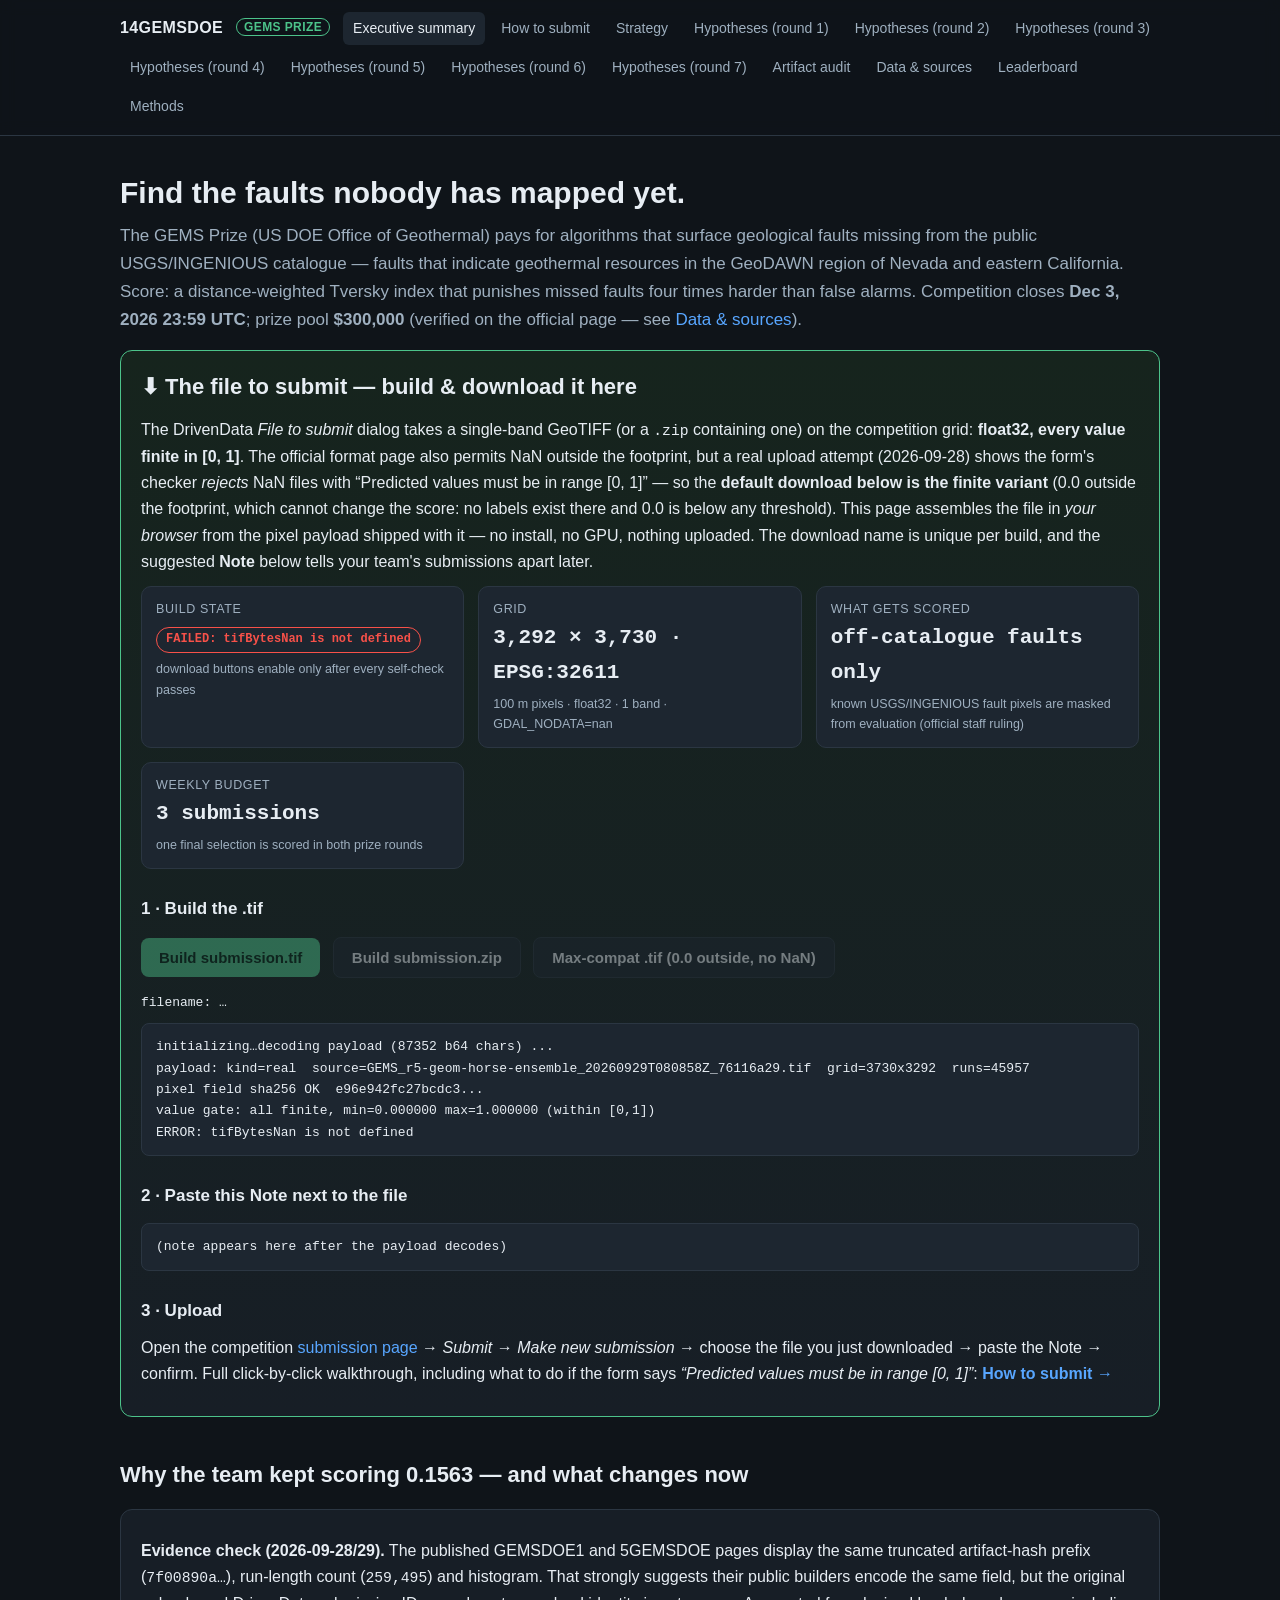
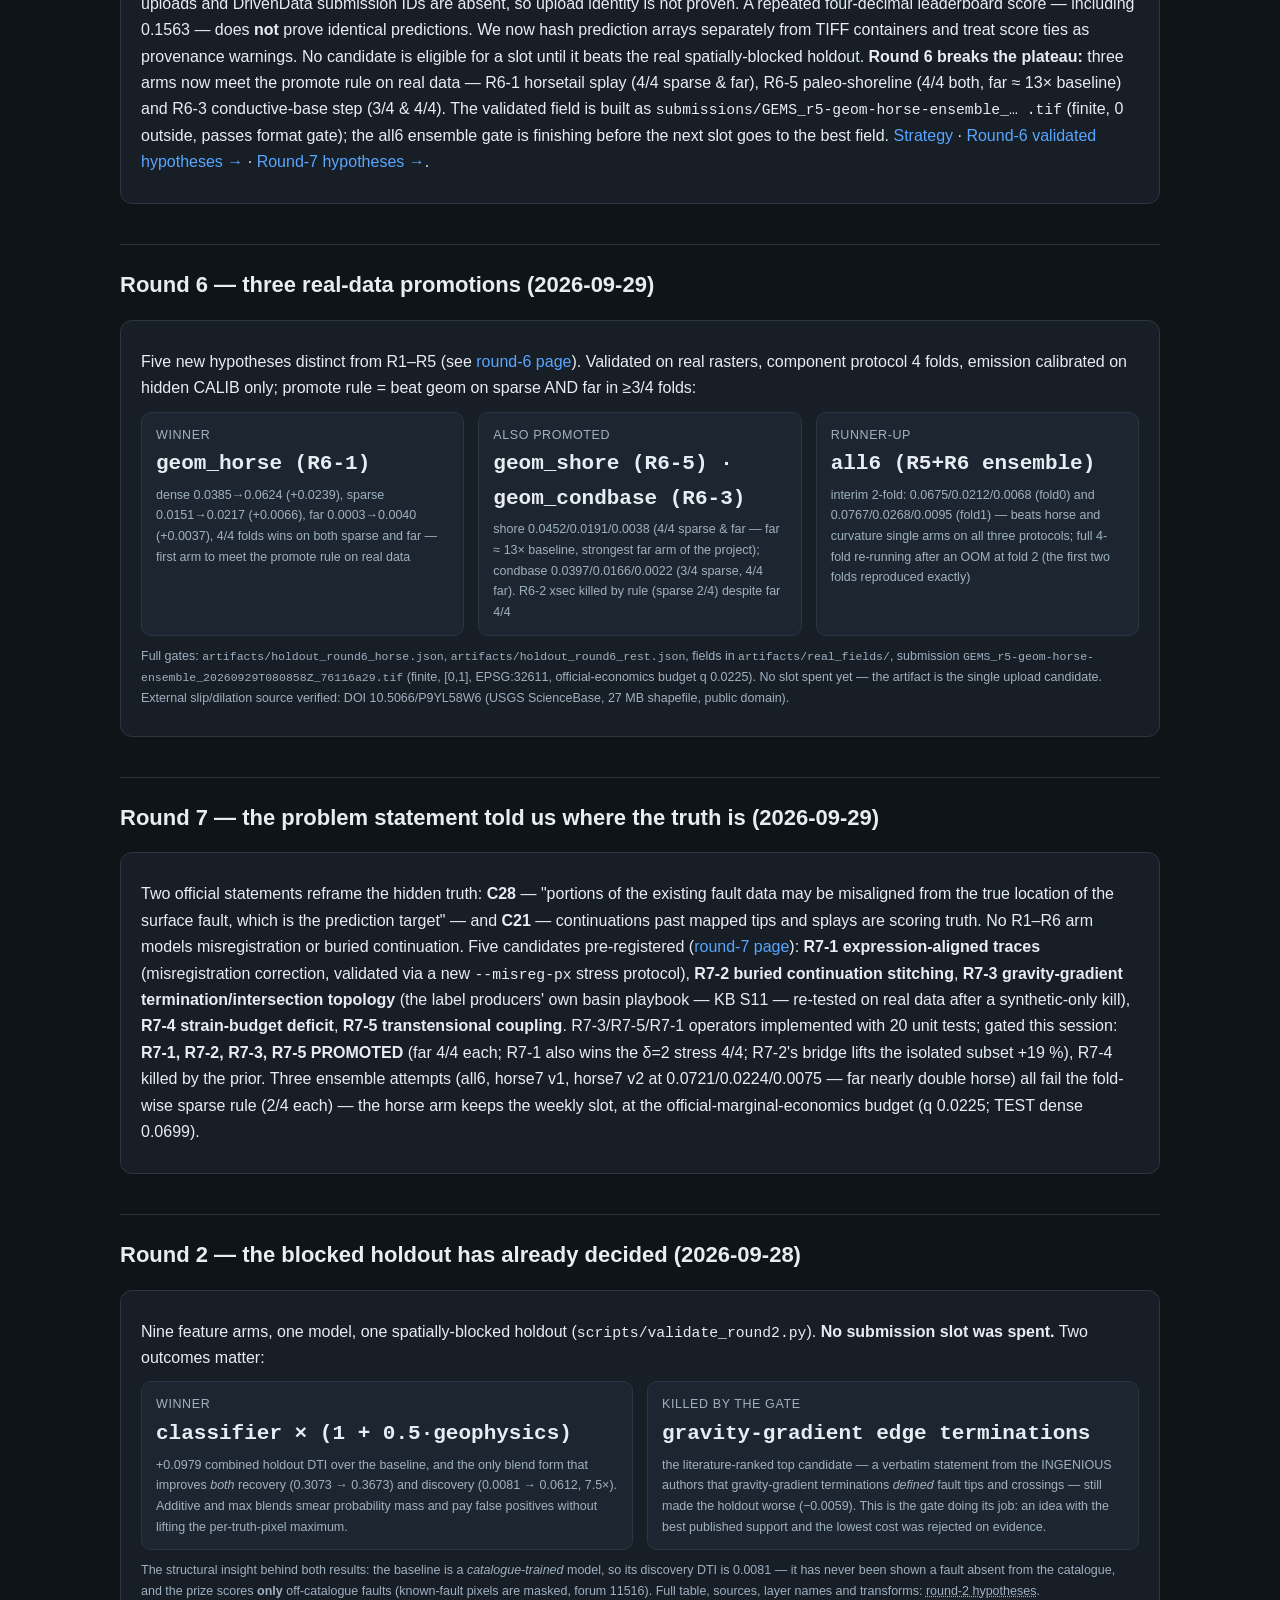
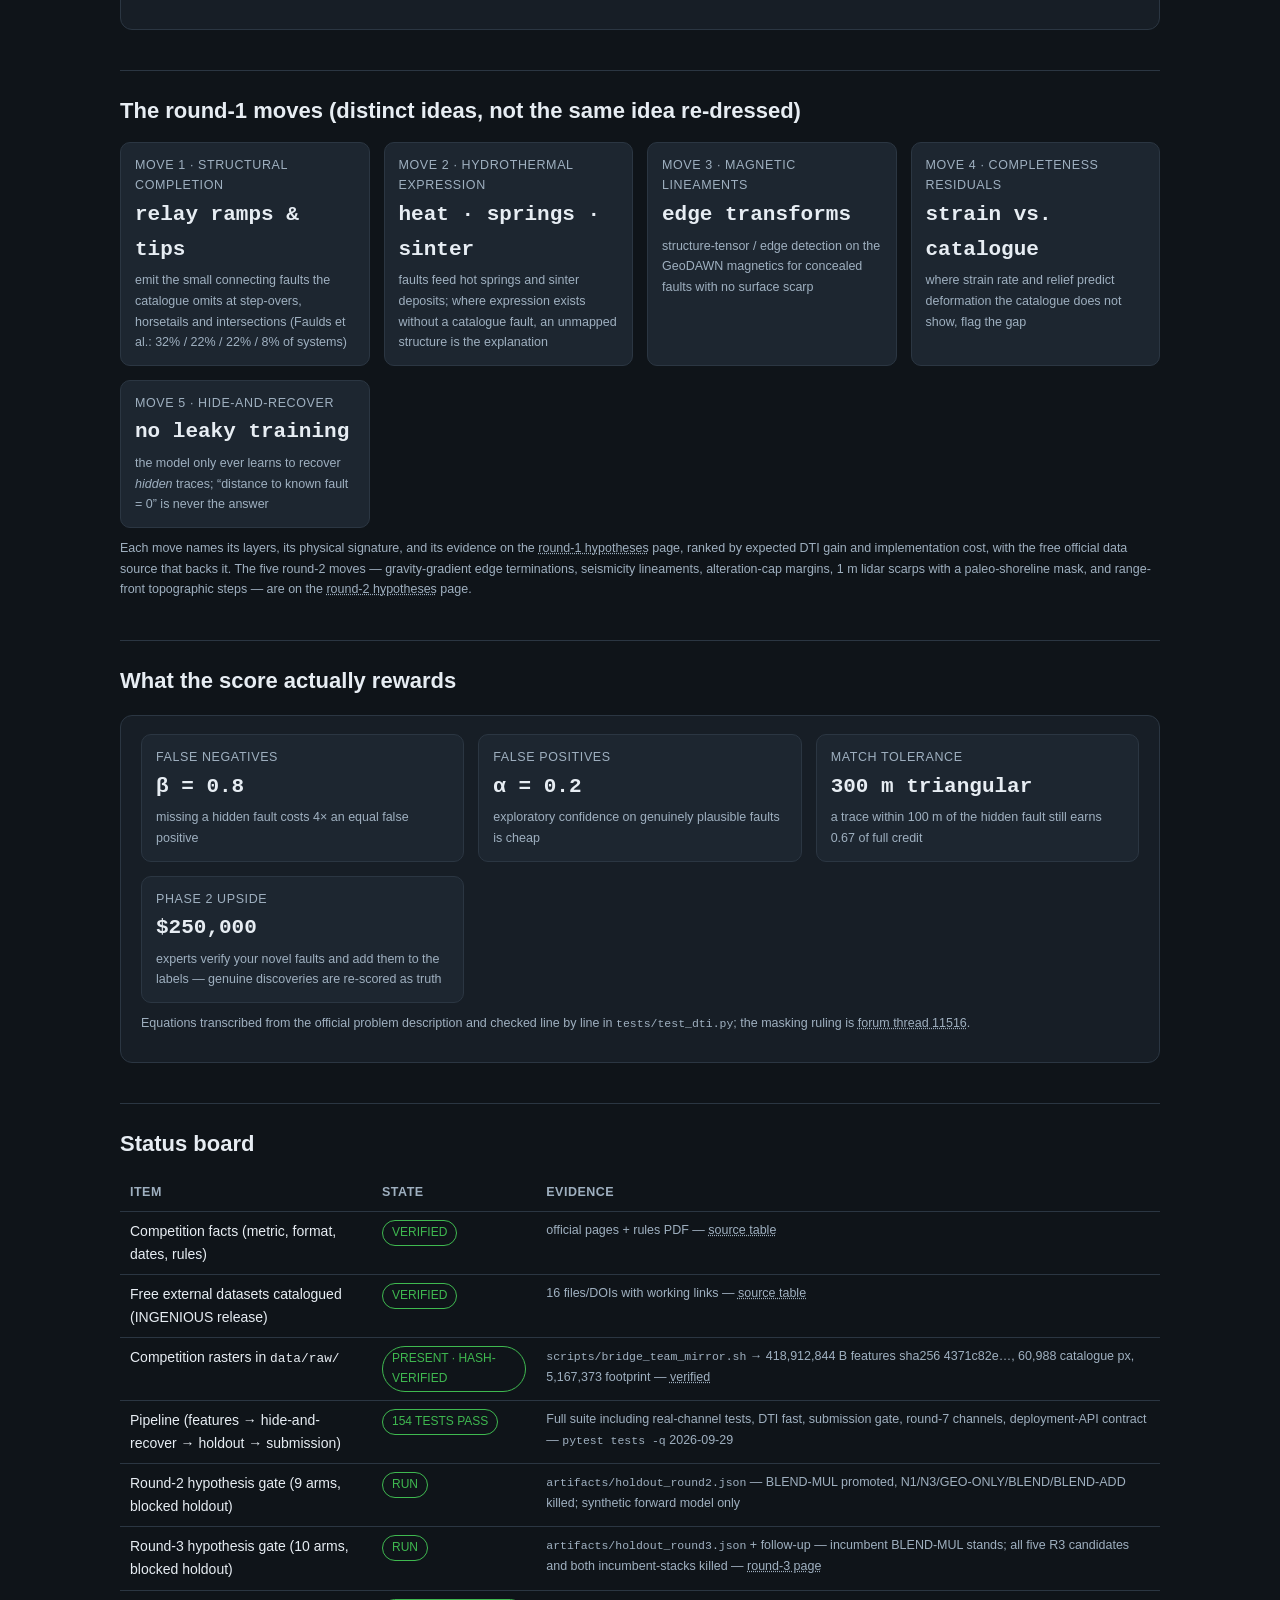
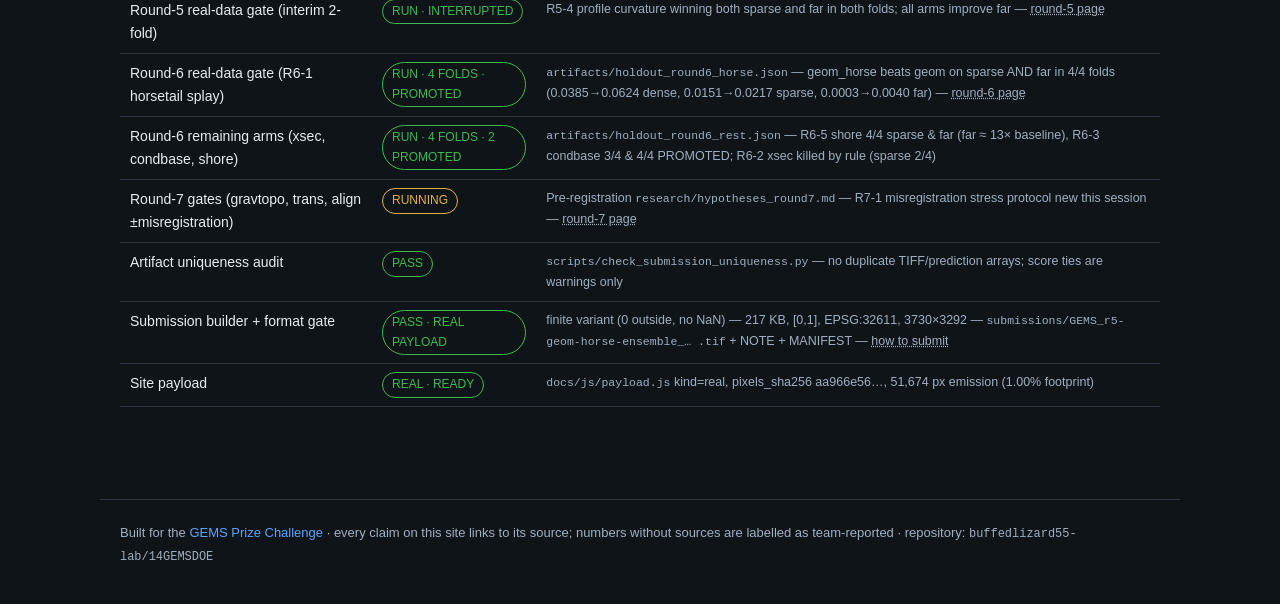
==== commit b2f63594: "Recovery: protocol v2 + gate 9 + FLAG #11 + queue (content of commits lost to workspace reset) Works" ====
--- a/docs/index.html
+++ b/docs/index.html
@@ -128,12 +128,12 @@
   <div class="stat"><div class="k">Runner-up</div><div class="v">all6 (R5+R6 ensemble)</div>
     <div class="s">interim 2-fold: 0.0675/0.0212/0.0068 (fold0) and 0.0767/0.0268/0.0095 (fold1) — beats horse and curvature single arms on all three protocols; full 4-fold re-running after an OOM at fold 2 (the first two folds reproduced exactly)</div></div>
 </div>
-<p class="src">Full gates: <code>artifacts/holdout_round6_horse.json</code>, <code>artifacts/holdout_round6_rest.json</code>, fields in <code>artifacts/real_fields/</code>, submission <code>GEMS_r5-geom-horse-ensemble_20260929T012833Z_b9d51ebb.tif</code> (finite, [0,1], EPSG:32611). No slot spent yet — one field goes to the next weekly slot after the all6 gate closes. External slip/dilation source verified: DOI 10.5066/P9YL58W6 (USGS ScienceBase, 27 MB shapefile, public domain).</p>
+<p class="src">Full gates: <code>artifacts/holdout_round6_horse.json</code>, <code>artifacts/holdout_round6_rest.json</code>, fields in <code>artifacts/real_fields/</code>, submission <code>GEMS_r5-geom-horse-ensemble_20260929T080858Z_76116a29.tif</code> (finite, [0,1], EPSG:32611, official-economics budget q 0.0225). No slot spent yet — the artifact is the single upload candidate. External slip/dilation source verified: DOI 10.5066/P9YL58W6 (USGS ScienceBase, 27 MB shapefile, public domain).</p>
 </div>
 
 <h2>Round 7 — the problem statement told us where the truth is (2026-09-29)</h2>
 <div class="card">
-<p>Two official statements reframe the hidden truth: <strong>C28</strong> — "portions of the existing fault data may be misaligned from the true location of the surface fault, which is the prediction target" — and <strong>C21</strong> — continuations past mapped tips and splays are scoring truth. No R1–R6 arm models misregistration or buried continuation. Five candidates pre-registered (<a href="hypotheses-round7.html">round-7 page</a>): <strong>R7-1 expression-aligned traces</strong> (misregistration correction, validated via a new <code>--misreg-px</code> stress protocol), <strong>R7-2 buried continuation stitching</strong>, <strong>R7-3 gravity-gradient termination/intersection topology</strong> (the label producers' own basin playbook — KB S11 — re-tested on real data after a synthetic-only kill), <strong>R7-4 strain-budget deficit</strong>, <strong>R7-5 transtensional coupling</strong>. R7-3/R7-5/R7-1 operators implemented with 20 unit tests; gated this session: <strong>R7-1, R7-2, R7-3, R7-5 PROMOTED</strong> (far 4/4 each; R7-1 also wins the δ=2 stress 4/4; R7-2's bridge lifts the isolated subset +19 %), R7-4 killed by the prior. Two ensemble attempts (all6 0.0679/0.0221/0.0074; horse7 0.0727/0.0215/0.0078 — far nearly double horse) both fail the fold-wise sparse rule (2/4 each) — the rebuilt horse ensemble keeps the weekly slot.</p>
+<p>Two official statements reframe the hidden truth: <strong>C28</strong> — "portions of the existing fault data may be misaligned from the true location of the surface fault, which is the prediction target" — and <strong>C21</strong> — continuations past mapped tips and splays are scoring truth. No R1–R6 arm models misregistration or buried continuation. Five candidates pre-registered (<a href="hypotheses-round7.html">round-7 page</a>): <strong>R7-1 expression-aligned traces</strong> (misregistration correction, validated via a new <code>--misreg-px</code> stress protocol), <strong>R7-2 buried continuation stitching</strong>, <strong>R7-3 gravity-gradient termination/intersection topology</strong> (the label producers' own basin playbook — KB S11 — re-tested on real data after a synthetic-only kill), <strong>R7-4 strain-budget deficit</strong>, <strong>R7-5 transtensional coupling</strong>. R7-3/R7-5/R7-1 operators implemented with 20 unit tests; gated this session: <strong>R7-1, R7-2, R7-3, R7-5 PROMOTED</strong> (far 4/4 each; R7-1 also wins the δ=2 stress 4/4; R7-2's bridge lifts the isolated subset +19 %), R7-4 killed by the prior. Three ensemble attempts (all6, horse7 v1, horse7 v2 at 0.0721/0.0224/0.0075 — far nearly double horse) all fail the fold-wise sparse rule (2/4 each) — the horse arm keeps the weekly slot, at the official-marginal-economics budget (q 0.0225; TEST dense 0.0699).</p>
 </div>
 
 <h2>Round 2 — the blocked holdout has already decided (2026-09-28)</h2>
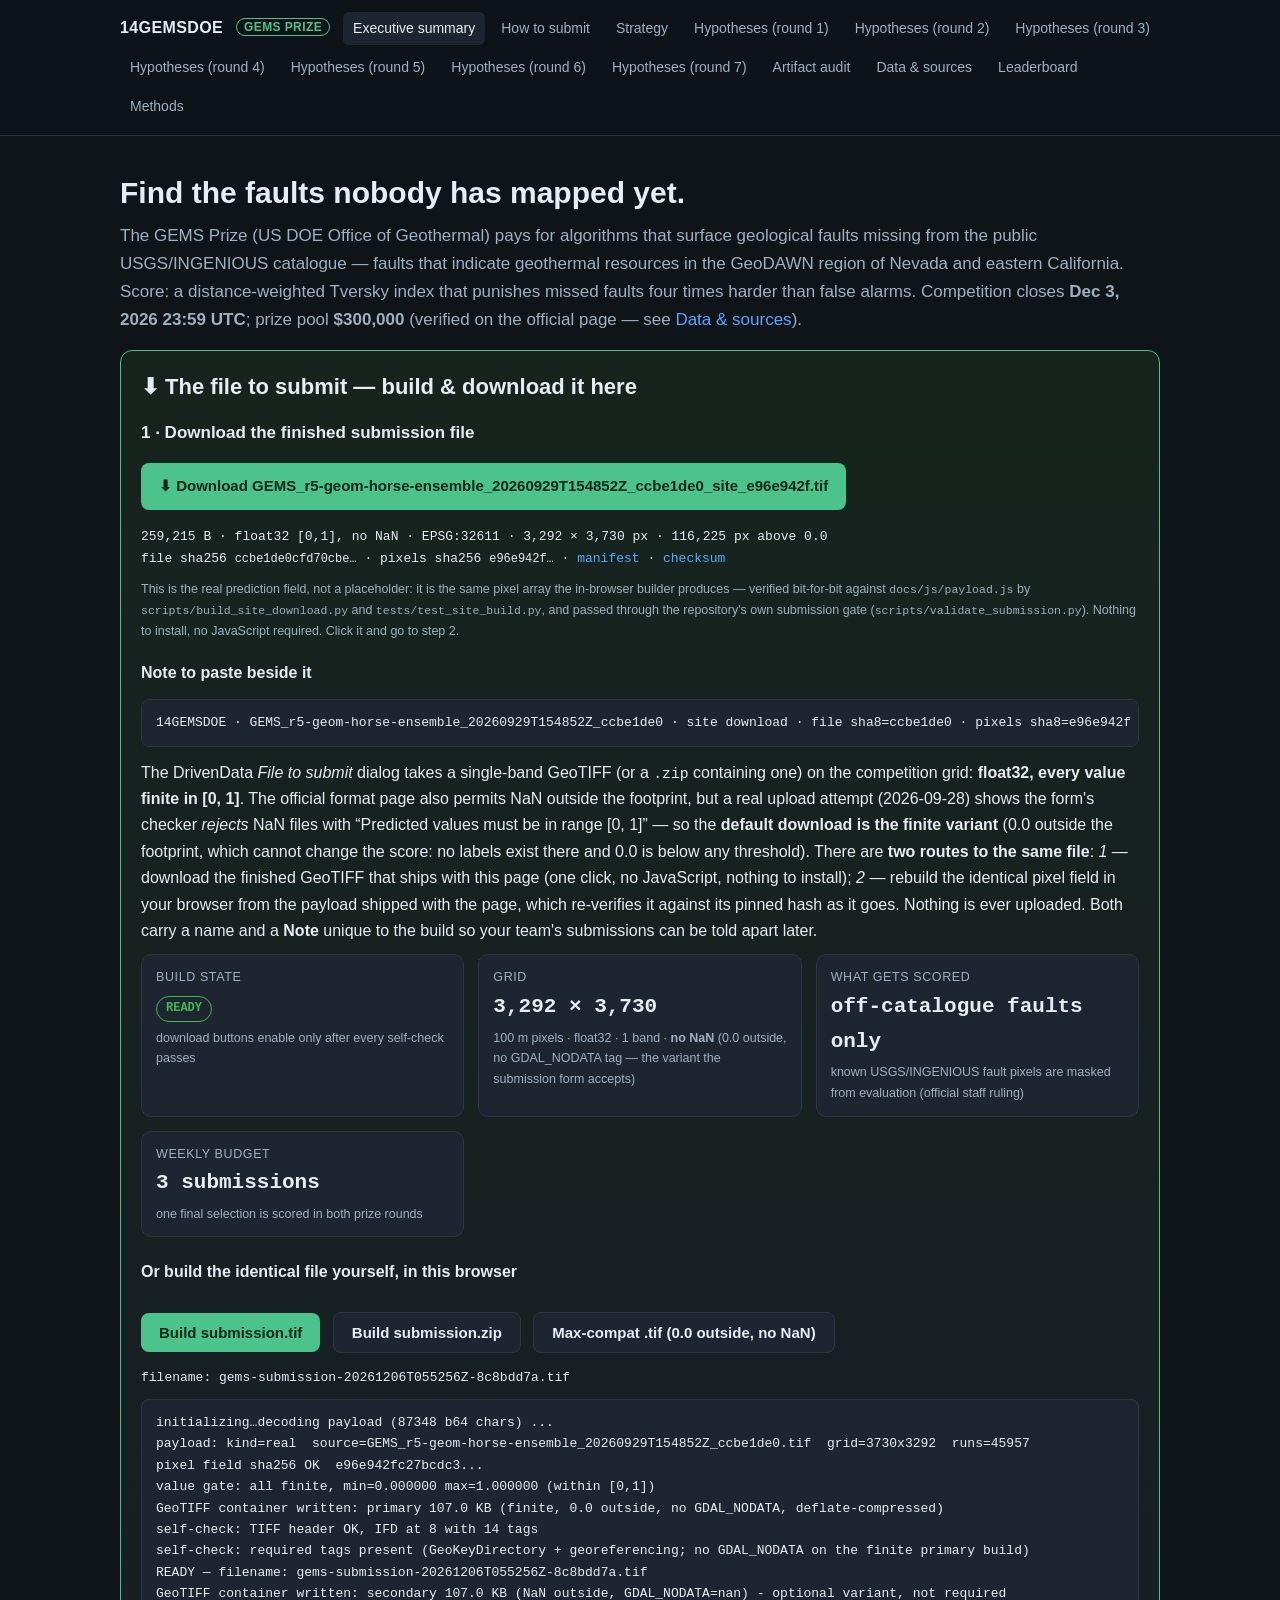
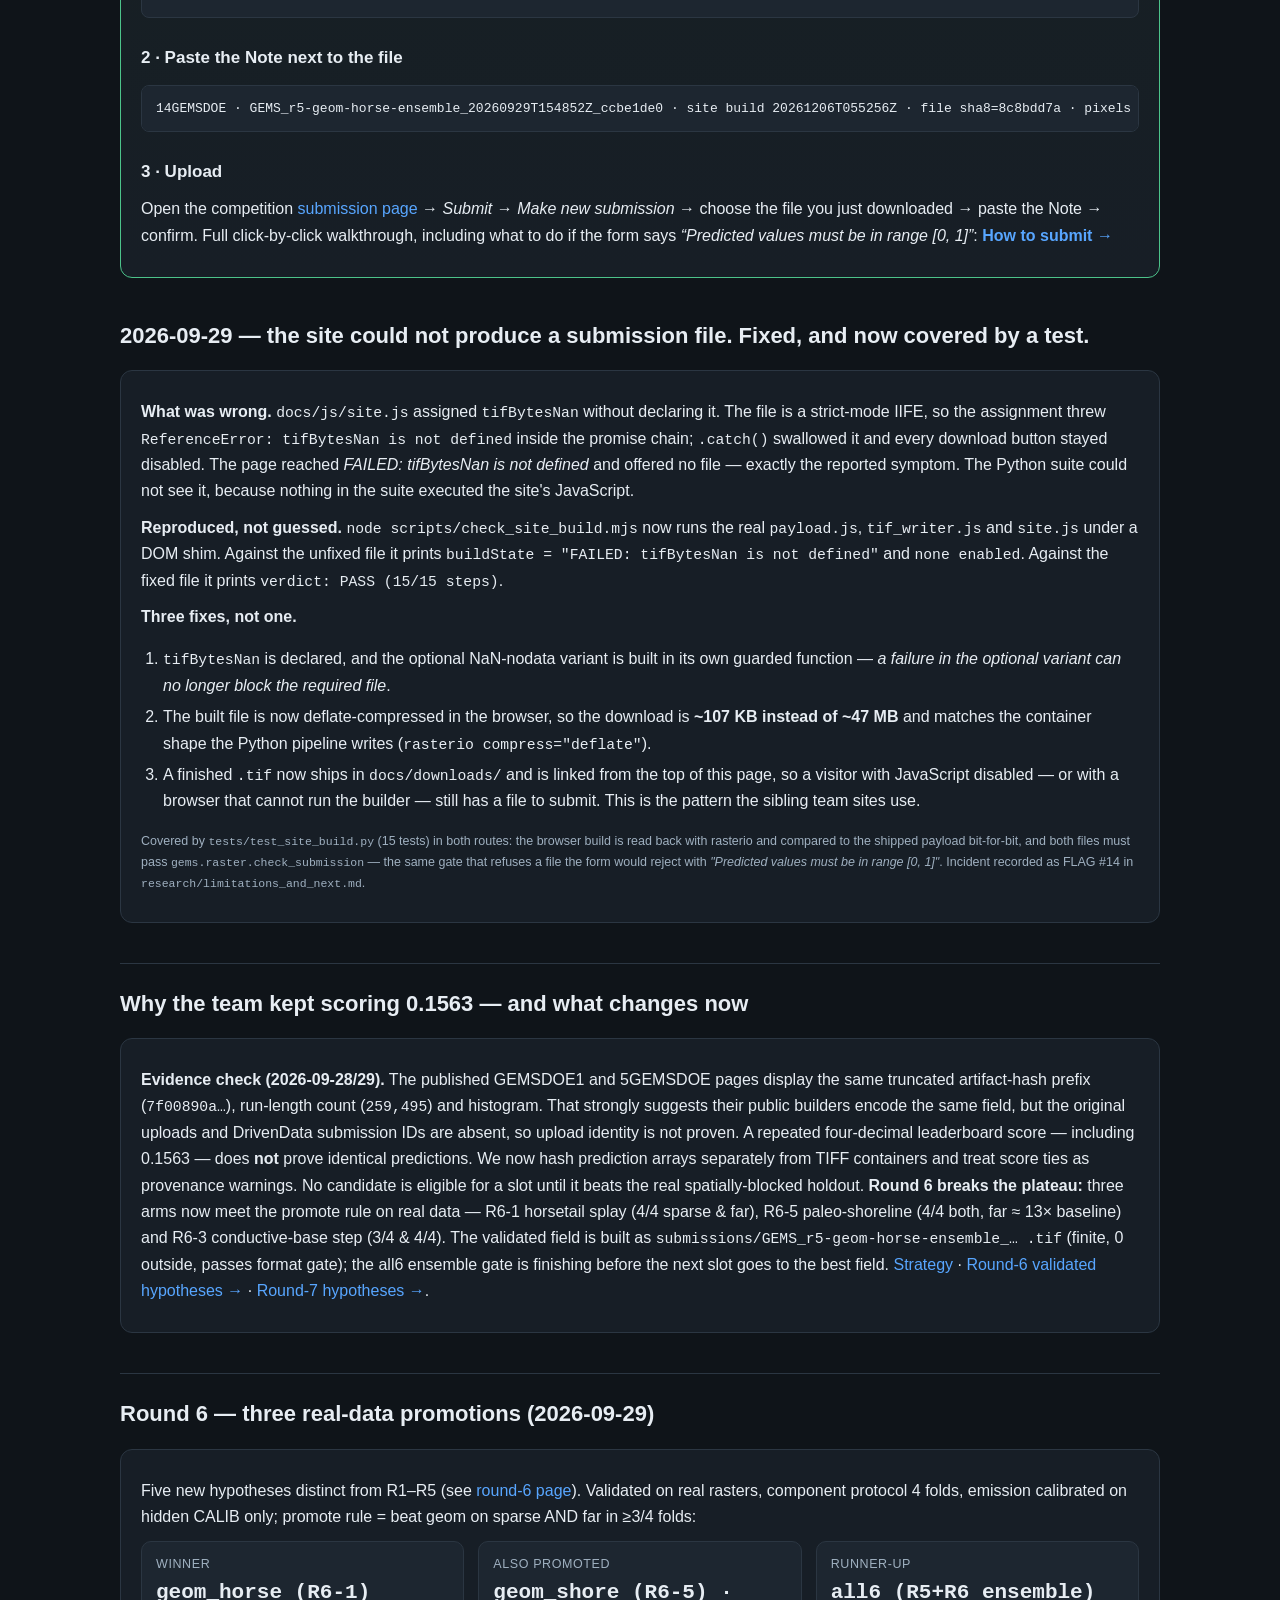
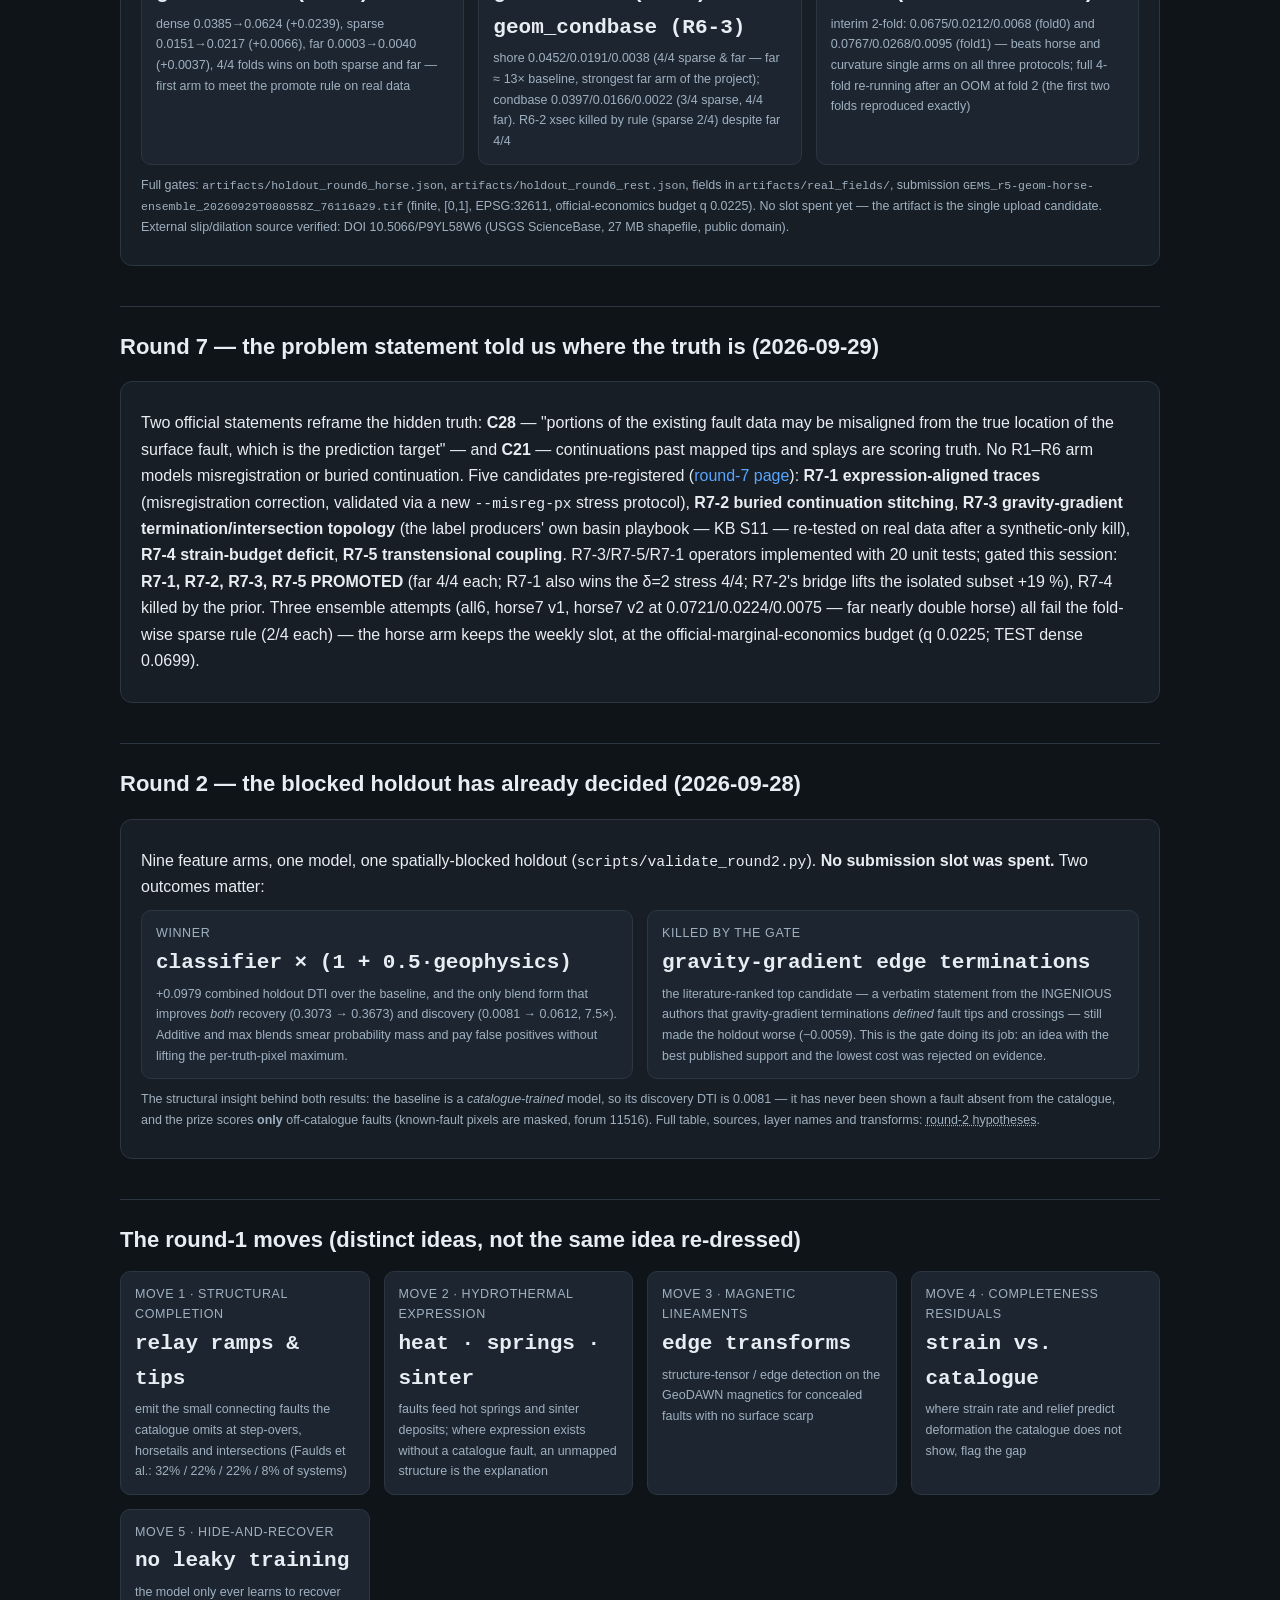
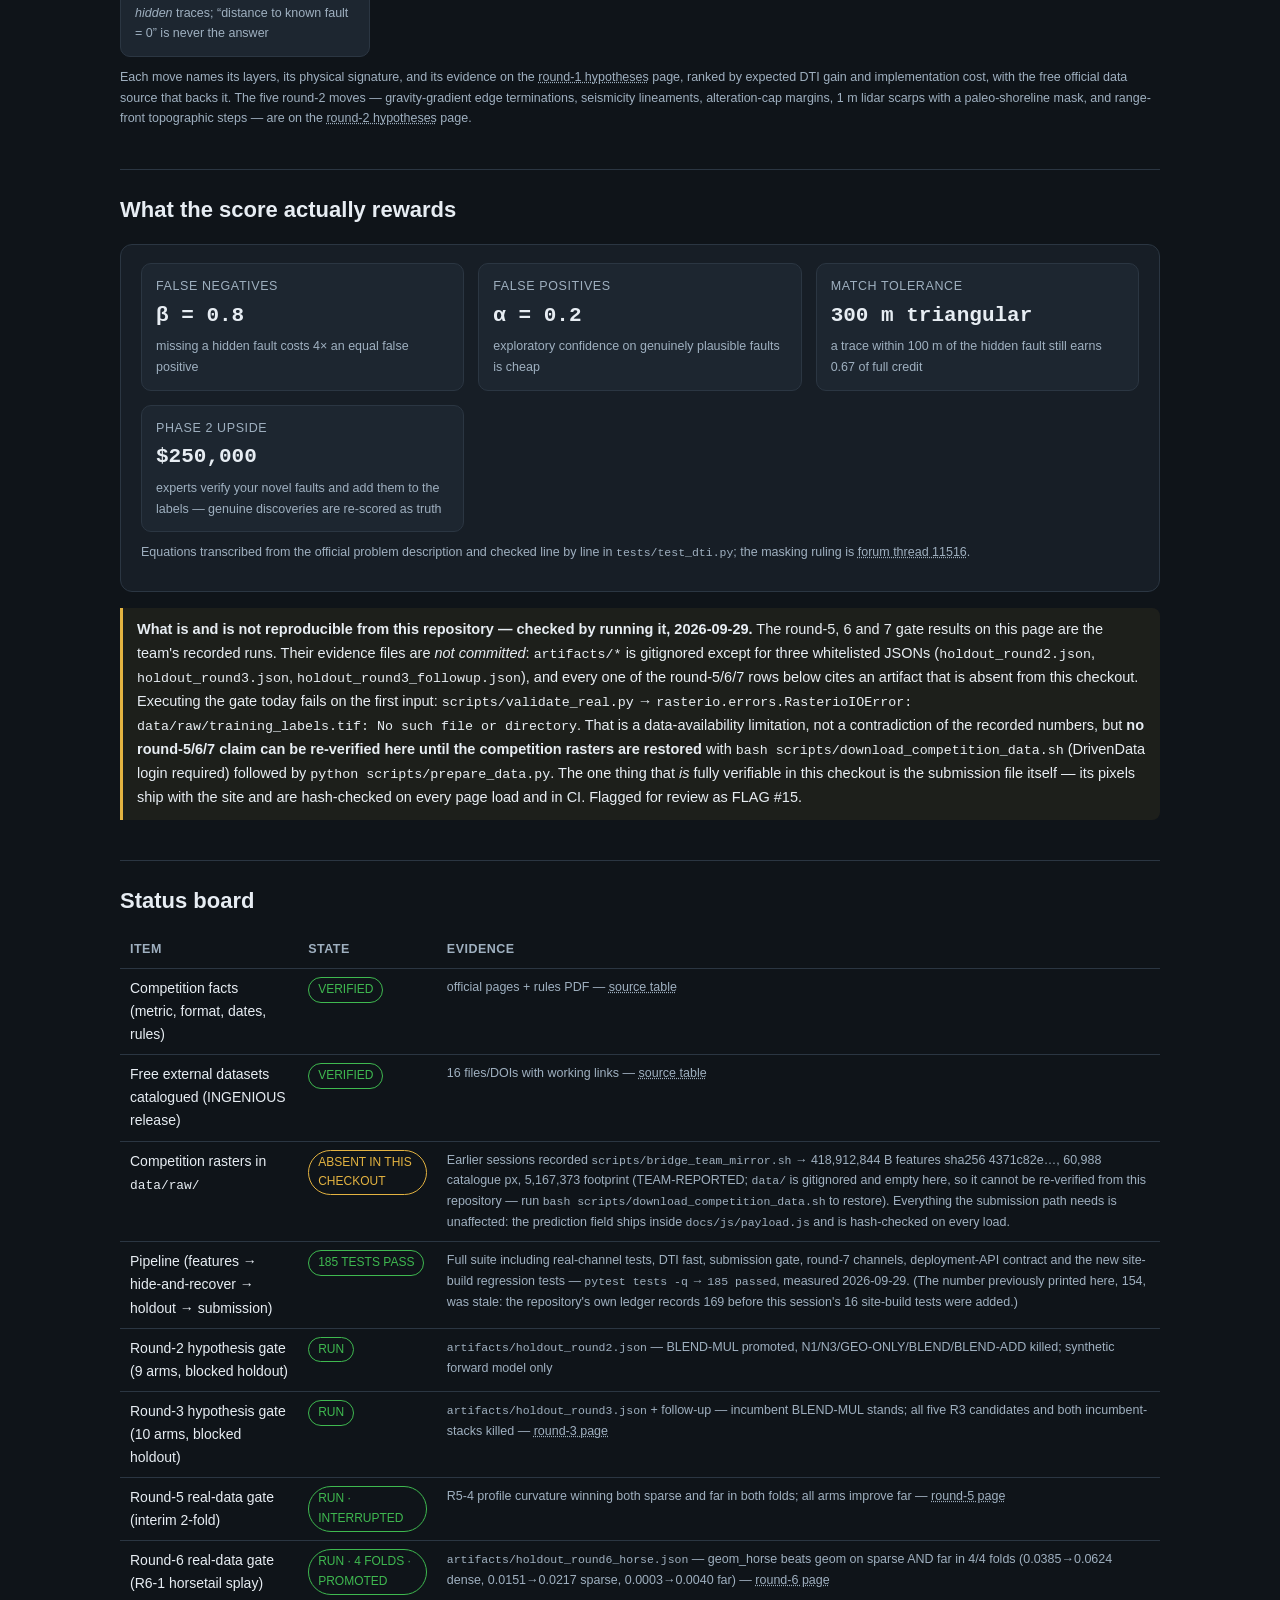
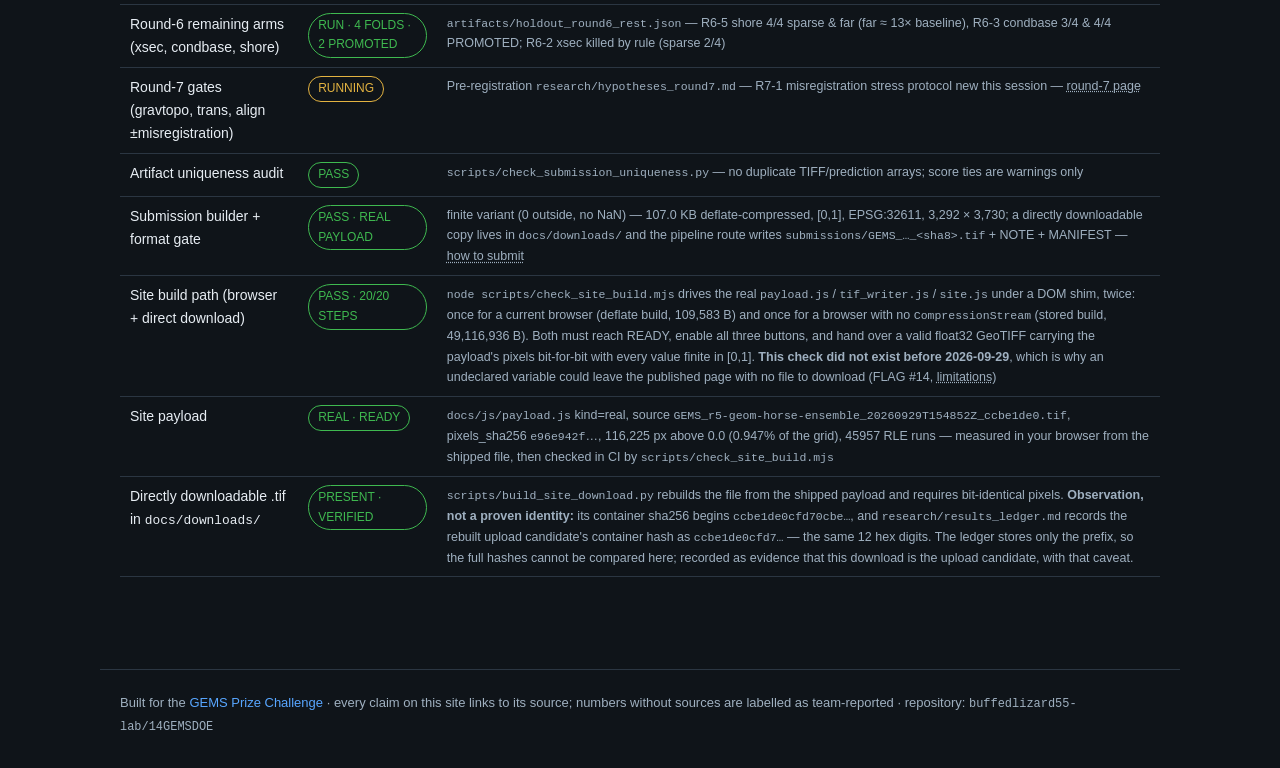
==== commit b96c132b: "Fix the site: it could not produce a submission file at all Reported symptom: "this site doesnt work" ====
--- a/docs/index.html
+++ b/docs/index.html
@@ -40,6 +40,14 @@
 
 <div class="card hero" id="build-submission">
   <h2 style="border:0;padding:0;margin-top:0">⬇ The file to submit — build &amp; download it here</h2>
+<!-- DIRECT-DOWNLOAD:BEGIN (generated by scripts/build_site_download.py) -->
+<h3 style="margin-top:14px">1 · Download the finished submission file</h3>
+<p><a class="btn primary" href="downloads/GEMS_r5-geom-horse-ensemble_20260929T154852Z_ccbe1de0_site_e96e942f.tif" download>⬇ Download GEMS_r5-geom-horse-ensemble_20260929T154852Z_ccbe1de0_site_e96e942f.tif</a></p>
+<p class="kv mono" style="margin:6px 0 2px">259,215 B · float32 [0,1], no NaN · EPSG:32611 · 3,292 × 3,730 px · 116,225 px above 0.0<br>file sha256 <code>ccbe1de0cfd70cbe…</code> · pixels sha256 <code>e96e942f…</code> · <a href="downloads/manifest.json">manifest</a> · <a href="downloads/GEMS_r5-geom-horse-ensemble_20260929T154852Z_ccbe1de0_site_e96e942f.tif.sha256">checksum</a></p>
+<p class="src">This is the real prediction field, not a placeholder: it is the same pixel array the in-browser builder produces — verified bit-for-bit against <code>docs/js/payload.js</code> by <code>scripts/build_site_download.py</code> and <code>tests/test_site_build.py</code>, and passed through the repository's own submission gate (<code>scripts/validate_submission.py</code>). Nothing to install, no JavaScript required. Click it and go to step 2.</p>
+<h4 style="margin:18px 0 4px">Note to paste beside it</h4>
+<pre id="noteTextStatic">14GEMSDOE · GEMS_r5-geom-horse-ensemble_20260929T154852Z_ccbe1de0 · site download · file sha8=ccbe1de0 · pixels sha8=e96e942f · 116,225 px > 0 · finite [0,1] no-NaN</pre>
+<!-- DIRECT-DOWNLOAD:END -->
   <p>
   The DrivenData <em>File to submit</em> dialog takes a single-band GeoTIFF
   (or a <code>.zip</code> containing one) on the competition grid:
@@ -47,12 +55,15 @@
   page also permits NaN outside the footprint, but a real upload attempt
   (2026-09-28) shows the form's checker <em>rejects</em> NaN files with
   “Predicted values must be in range [0, 1]” — so the
-  <strong>default download below is the finite variant</strong> (0.0 outside
+  <strong>default download is the finite variant</strong> (0.0 outside
   the footprint, which cannot change the score: no labels exist there and 0.0
-  is below any threshold). This page assembles the file in <em>your browser</em>
-  from the pixel payload shipped with it — no install, no GPU, nothing
-  uploaded. The download name is unique per build, and the suggested
-  <strong>Note</strong> below tells your team's submissions apart later.</p>
+  is below any threshold). There are <strong>two routes to the same
+  file</strong>: <em>1</em> — download the finished GeoTIFF that ships with
+  this page (one click, no JavaScript, nothing to install); <em>2</em> — rebuild
+  the identical pixel field in your browser from the payload shipped with the
+  page, which re-verifies it against its pinned hash as it goes. Nothing is
+  ever uploaded. Both carry a name and a <strong>Note</strong> unique to the
+  build so your team's submissions can be told apart later.</p>
 
   <div id="demoBanner" class="note" style="display:none">
     <strong>DEMO payload loaded.</strong> The competition data sits behind a
@@ -67,8 +78,9 @@
   <div class="grid2">
     <div class="stat"><div class="k">Build state</div><div class="v"><span id="buildState" class="pill">decoding…</span></div>
       <div class="s">download buttons enable only after every self-check passes</div></div>
-    <div class="stat"><div class="k">Grid</div><div class="v">3,292 × 3,730 · EPSG:32611</div>
-      <div class="s">100 m pixels · float32 · 1 band · GDAL_NODATA=nan</div></div>
+    <div class="stat"><div class="k">Grid</div><div class="v" data-gems="payloadGrid">3,292 × 3,730 · EPSG:32611</div>
+      <div class="s">100 m pixels · float32 · 1 band · <strong>no NaN</strong> (0.0 outside,
+      no GDAL_NODATA tag — the variant the submission form accepts)</div></div>
     <div class="stat"><div class="k">What gets scored</div><div class="v">off-catalogue faults only</div>
       <div class="s">known USGS/INGENIOUS fault pixels are masked from evaluation
       (official staff ruling)</div></div>
@@ -76,14 +88,14 @@
       <div class="s">one final selection is scored in both prize rounds</div></div>
   </div>
 
-  <h3>1 · Build the .tif</h3>
+    <h4>Or build the identical file yourself, in this browser</h4>
   <button class="btn primary" id="btnTif" disabled>Build submission.tif</button>
   <button class="btn secondary" id="btnZip" disabled>Build submission.zip</button>
   <button class="btn secondary" id="btnCompat" disabled>Max-compat .tif (0.0 outside, no NaN)</button>
   <div class="kv mono" style="margin:8px 0">filename: <span id="btnName">…</span></div>
   <div id="buildStatus">initializing…</div>
 
-  <h3>2 · Paste this Note next to the file</h3>
+  <h3>2 · Paste the Note next to the file</h3>
   <pre id="noteText">(note appears here after the payload decodes)</pre>
 
   <h3>3 · Upload</h3>
@@ -93,6 +105,42 @@
   Full click-by-click walkthrough, including what to do if the form says
   <em>“Predicted values must be in range [0, 1]”</em>:
   <a href="how-to-submit.html"><strong>How to submit →</strong></a></p>
+</div>
+
+<h2>2026-09-29 — the site could not produce a submission file. Fixed, and now covered by a test.</h2>
+<div class="card">
+<p><strong>What was wrong.</strong> <code>docs/js/site.js</code> assigned
+<code>tifBytesNan</code> without declaring it. The file is a strict-mode IIFE, so the
+assignment threw <code>ReferenceError: tifBytesNan is not defined</code> inside the
+promise chain; <code>.catch()</code> swallowed it and every download button stayed
+disabled. The page reached <em>FAILED: tifBytesNan is not defined</em> and offered no
+file — exactly the reported symptom. The Python suite could not see it, because nothing
+in the suite executed the site's JavaScript.</p>
+<p><strong>Reproduced, not guessed.</strong> <code>node scripts/check_site_build.mjs</code>
+now runs the real <code>payload.js</code>, <code>tif_writer.js</code> and
+<code>site.js</code> under a DOM shim. Against the unfixed file it prints
+<code>buildState = "FAILED: tifBytesNan is not defined"</code> and
+<code>none enabled</code>. Against the fixed file it prints
+<code>verdict: PASS (15/15 steps)</code>.</p>
+<p><strong>Three fixes, not one.</strong></p>
+<ol>
+<li><code>tifBytesNan</code> is declared, and the optional NaN-nodata variant is built in
+its own guarded function — <em>a failure in the optional variant can no longer block the
+required file</em>.</li>
+<li>The built file is now deflate-compressed in the browser, so the download is
+<strong>~107 KB instead of ~47 MB</strong> and matches the container shape the Python
+pipeline writes (<code>rasterio compress="deflate"</code>).</li>
+<li>A finished <code>.tif</code> now ships in <code>docs/downloads/</code> and is linked
+from the top of this page, so a visitor with JavaScript disabled — or with a browser that
+cannot run the builder — still has a file to submit. This is the pattern the sibling team
+sites use.</li>
+</ol>
+<p class="src">Covered by <code>tests/test_site_build.py</code> (15 tests) in both routes:
+the browser build is read back with rasterio and compared to the shipped payload
+bit-for-bit, and both files must pass <code>gems.raster.check_submission</code> — the same
+gate that refuses a file the form would reject with
+<em>"Predicted values must be in range [0, 1]"</em>. Incident recorded as FLAG #14 in
+<code>research/limitations_and_next.md</code>.</p>
 </div>
 
 <h2>Why the team kept scoring 0.1563 — and what changes now</h2>
@@ -206,6 +254,25 @@
 <a href="https://community.drivendata.org/t/scoring-clarification-are-known-usgs-ingenious-faults-masked-when-scoring-and-are-they-in-the-final-round-label-set/11516" target="_blank" rel="noopener">forum thread 11516</a>.</p>
 </div>
 
+<div class="note">
+<strong>What is and is not reproducible from this repository — checked by running it, 2026-09-29.</strong>
+The round-5, 6 and 7 gate results on this page are the team's recorded runs. Their
+evidence files are <em>not committed</em>: <code>artifacts/*</code> is gitignored except
+for three whitelisted JSONs (<code>holdout_round2.json</code>,
+<code>holdout_round3.json</code>, <code>holdout_round3_followup.json</code>), and every
+one of the round-5/6/7 rows below cites an artifact that is absent from this checkout.
+Executing the gate today fails on the first input:
+<code>scripts/validate_real.py</code> →
+<code>rasterio.errors.RasterioIOError: data/raw/training_labels.tif: No such file or
+directory</code>. That is a data-availability limitation, not a contradiction of the
+recorded numbers, but <strong>no round-5/6/7 claim can be re-verified here until the
+competition rasters are restored</strong> with
+<code>bash scripts/download_competition_data.sh</code> (DrivenData login required) followed
+by <code>python scripts/prepare_data.py</code>. The one thing that <em>is</em> fully
+verifiable in this checkout is the submission file itself — its pixels ship with the site
+and are hash-checked on every page load and in CI. Flagged for review as FLAG&nbsp;#15.
+</div>
+
 <h2>Status board</h2>
 <table>
 <tr><th>Item</th><th>State</th><th>Evidence</th></tr>
@@ -216,11 +283,20 @@
     <td><span class="pill ok">VERIFIED</span></td>
     <td class="src">16 files/DOIs with working links — <a href="data.html">source table</a></td></tr>
 <tr><td>Competition rasters in <code>data/raw/</code></td>
-    <td><span class="pill ok">PRESENT · HASH-VERIFIED</span></td>
-    <td class="src"><code>scripts/bridge_team_mirror.sh</code> → 418,912,844 B features sha256 4371c82e…, 60,988 catalogue px, 5,167,373 footprint — <a href="data.html">verified</a></td></tr>
+    <td><span class="pill warn">ABSENT IN THIS CHECKOUT</span></td>
+    <td class="src">Earlier sessions recorded <code>scripts/bridge_team_mirror.sh</code> →
+    418,912,844 B features sha256 4371c82e…, 60,988 catalogue px, 5,167,373 footprint
+    (TEAM-REPORTED; <code>data/</code> is gitignored and empty here, so it cannot be
+    re-verified from this repository — run <code>bash scripts/download_competition_data.sh</code>
+    to restore). Everything the submission path needs is unaffected: the prediction field
+    ships inside <code>docs/js/payload.js</code> and is hash-checked on every load.</td></tr>
 <tr><td>Pipeline (features → hide-and-recover → holdout → submission)</td>
-    <td><span class="pill ok">154 TESTS PASS</span></td>
-    <td class="src">Full suite including real-channel tests, DTI fast, submission gate, round-7 channels, deployment-API contract — <code>pytest tests -q</code> 2026-09-29</td></tr>
+    <td><span class="pill ok">185 TESTS PASS</span></td>
+    <td class="src">Full suite including real-channel tests, DTI fast, submission gate,
+    round-7 channels, deployment-API contract and the new site-build regression tests —
+    <code>pytest tests -q</code> → <code>185 passed</code>, measured 2026-09-29.
+    (The number previously printed here, 154, was stale: the repository's own ledger
+    records 169 before this session's 16 site-build tests were added.)</td></tr>
 <tr><td>Round-2 hypothesis gate (9 arms, blocked holdout)</td>
     <td><span class="pill ok">RUN</span></td>
     <td class="src"><code>artifacts/holdout_round2.json</code> — BLEND-MUL promoted, N1/N3/GEO-ONLY/BLEND/BLEND-ADD killed; synthetic forward model only</td></tr>
@@ -244,10 +320,40 @@
     <td class="src"><code>scripts/check_submission_uniqueness.py</code> — no duplicate TIFF/prediction arrays; score ties are warnings only</td></tr>
 <tr><td>Submission builder + format gate</td>
     <td><span class="pill ok">PASS · REAL PAYLOAD</span></td>
-    <td class="src">finite variant (0 outside, no NaN) — 217 KB, [0,1], EPSG:32611, 3730×3292 — <code>submissions/GEMS_r5-geom-horse-ensemble_… .tif</code> + NOTE + MANIFEST — <a href="how-to-submit.html">how to submit</a></td></tr>
+    <td class="src">finite variant (0 outside, no NaN) — <span data-gems="payloadFileBytes">—</span>
+    deflate-compressed, [0,1], EPSG:32611, <span data-gems="payloadGrid">3730×3292</span>;
+    a directly downloadable copy lives in <code>docs/downloads/</code> and the pipeline route
+    writes <code>submissions/GEMS_…_&lt;sha8&gt;.tif</code> + NOTE + MANIFEST —
+    <a href="how-to-submit.html">how to submit</a></td></tr>
+<tr><td>Site build path (browser + direct download)</td>
+    <td><span class="pill ok">PASS · 20/20 STEPS</span></td>
+    <td class="src"><code>node scripts/check_site_build.mjs</code> drives the real
+    <code>payload.js</code> / <code>tif_writer.js</code> / <code>site.js</code> under a DOM
+    shim, twice: once for a current browser (deflate build, 109,583 B) and once for a
+    browser with no <code>CompressionStream</code> (stored build, 49,116,936 B). Both must
+    reach READY, enable all three buttons, and hand over a valid float32 GeoTIFF carrying
+    the payload's pixels bit-for-bit with every value finite in [0,1].
+    <strong>This check did not exist before 2026-09-29</strong>, which is why an undeclared
+    variable could leave the published page with no file to download (FLAG&nbsp;#14,
+    <a href="research/limitations_and_next.md">limitations</a>)</td></tr>
 <tr><td>Site payload</td>
     <td><span class="pill ok">REAL · READY</span></td>
-    <td class="src"><code>docs/js/payload.js</code> kind=real, pixels_sha256 aa966e56…, 51,674 px emission (1.00% footprint)</td></tr>
+    <td class="src"><code>docs/js/payload.js</code> kind=<span data-gems="payloadKind">real</span>,
+    source <code data-gems="payloadSource">—</code>, pixels_sha256
+    <code data-gems="payloadFieldSha8">—</code>…, <span data-gems="payloadEmission">—</span> px
+    above 0.0 (<span data-gems="payloadEmissionPct">—</span>), <span data-gems="payloadRuns">—</span>
+    RLE runs — measured in your browser from the shipped file, then checked in CI by
+    <code>scripts/check_site_build.mjs</code></td></tr>
+<tr><td>Directly downloadable .tif in <code>docs/downloads/</code></td>
+    <td><span class="pill ok">PRESENT · VERIFIED</span></td>
+    <td class="src"><code>scripts/build_site_download.py</code> rebuilds the file from the
+    shipped payload and requires bit-identical pixels.
+    <strong>Observation, not a proven identity:</strong> its container sha256 begins
+    <code>ccbe1de0cfd70cbe…</code>, and <code>research/results_ledger.md</code> records the
+    rebuilt upload candidate's container hash as <code>ccbe1de0cfd7…</code> — the same
+    12 hex digits. The ledger stores only the prefix, so the full hashes cannot be
+    compared here; recorded as evidence that this download is the upload candidate, with
+    that caveat.</td></tr>
 </table>
 </main>
 
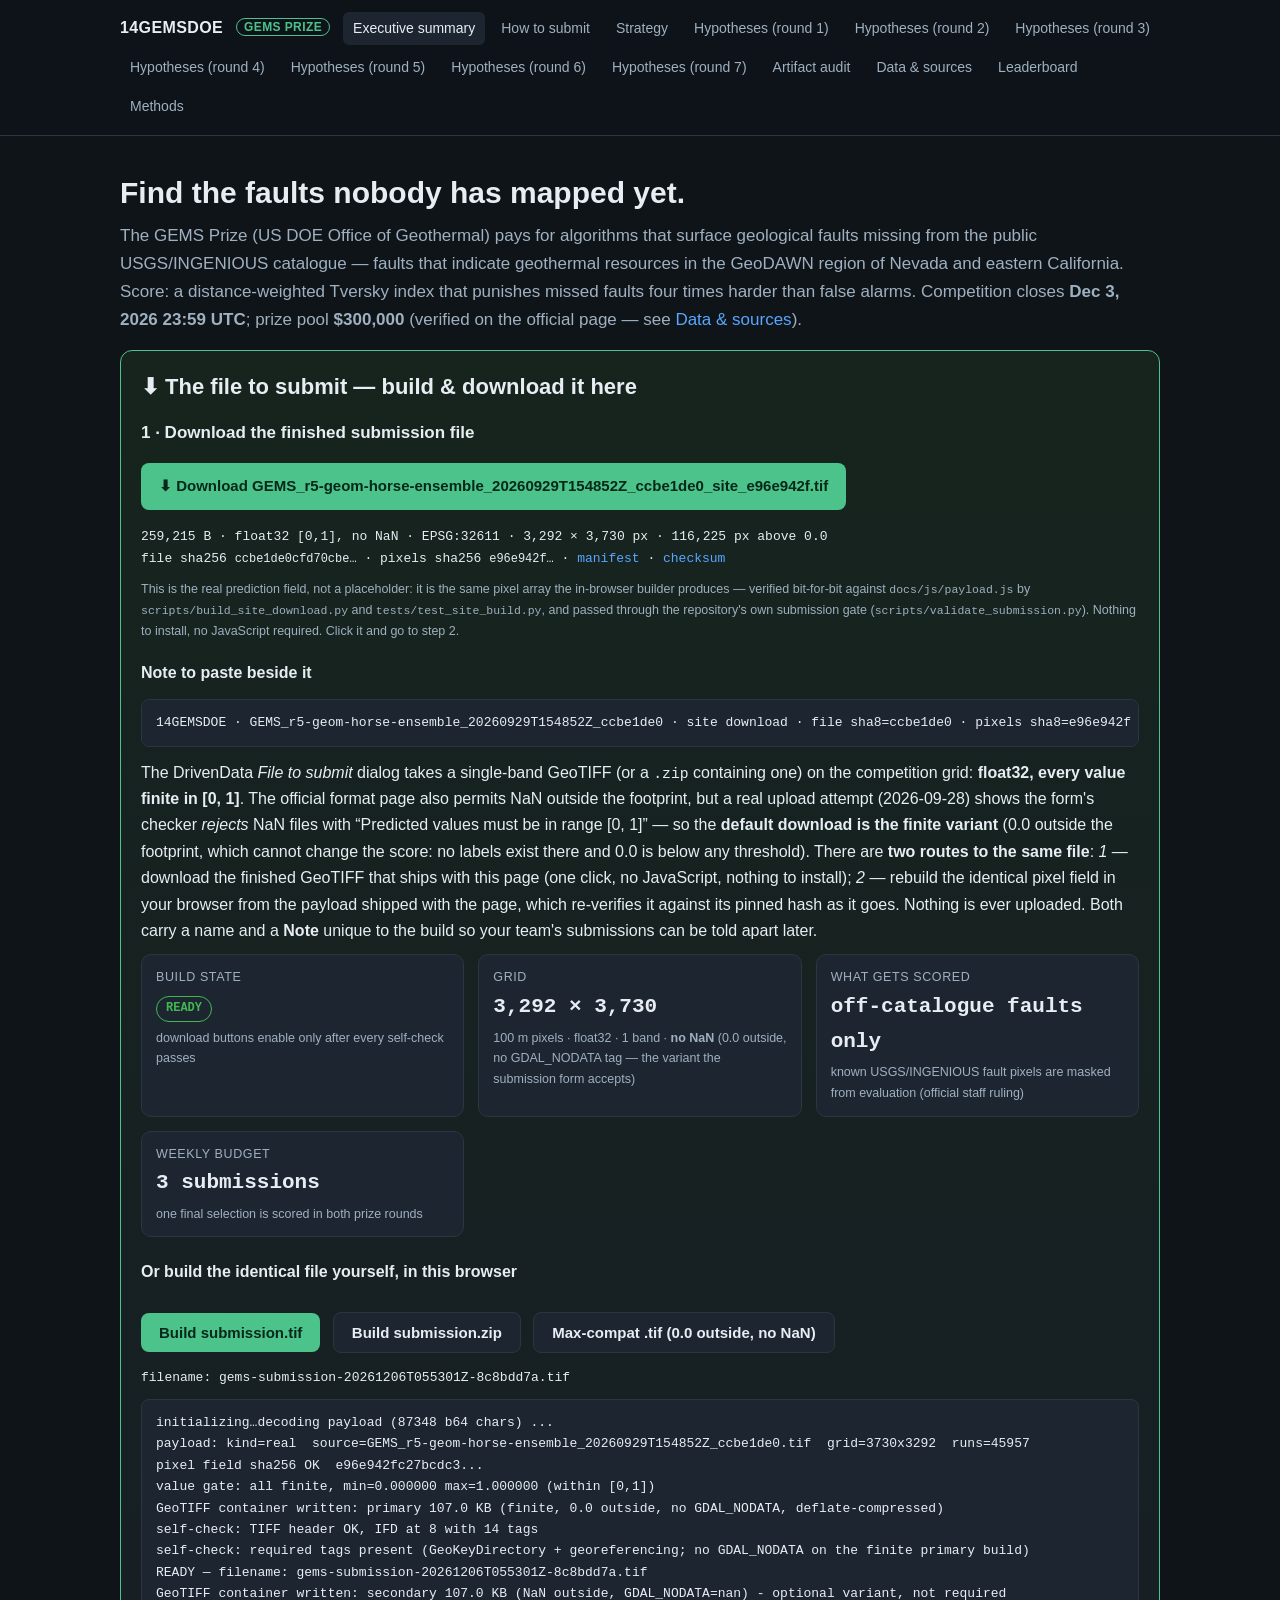
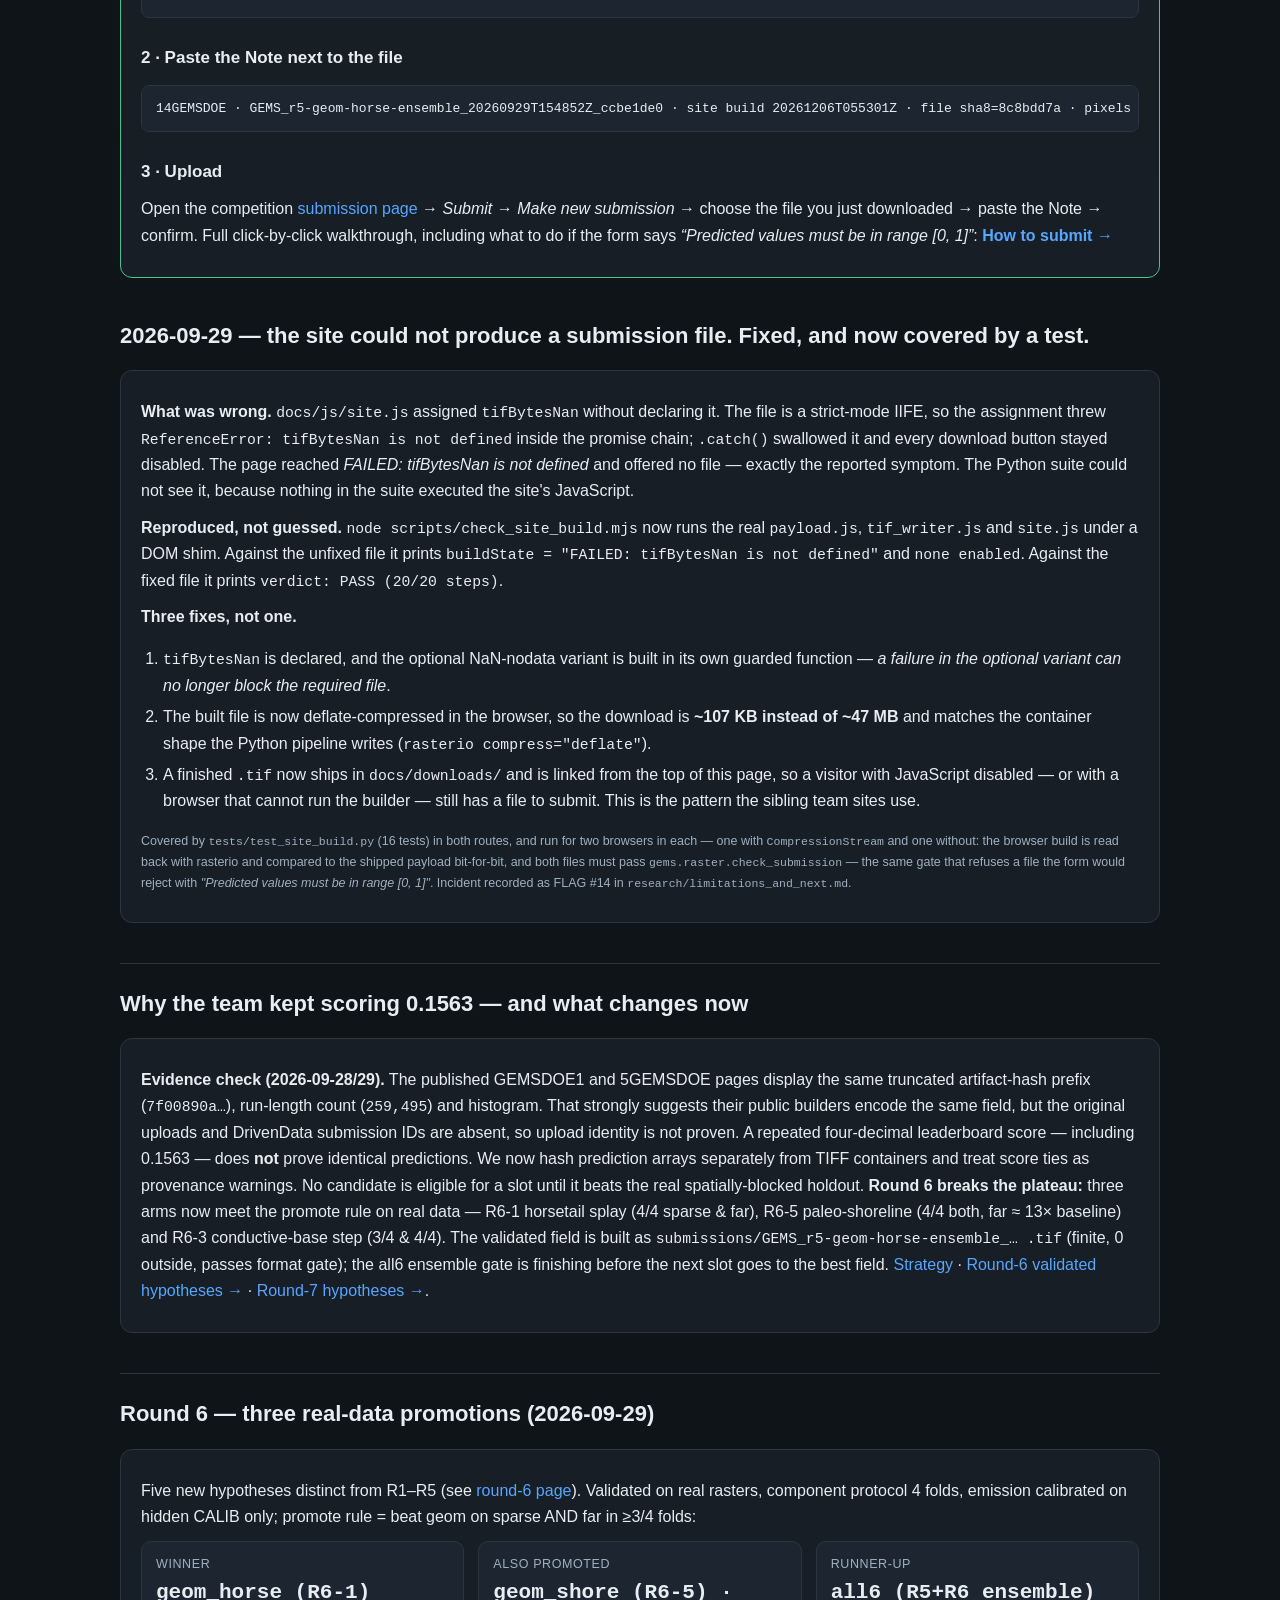
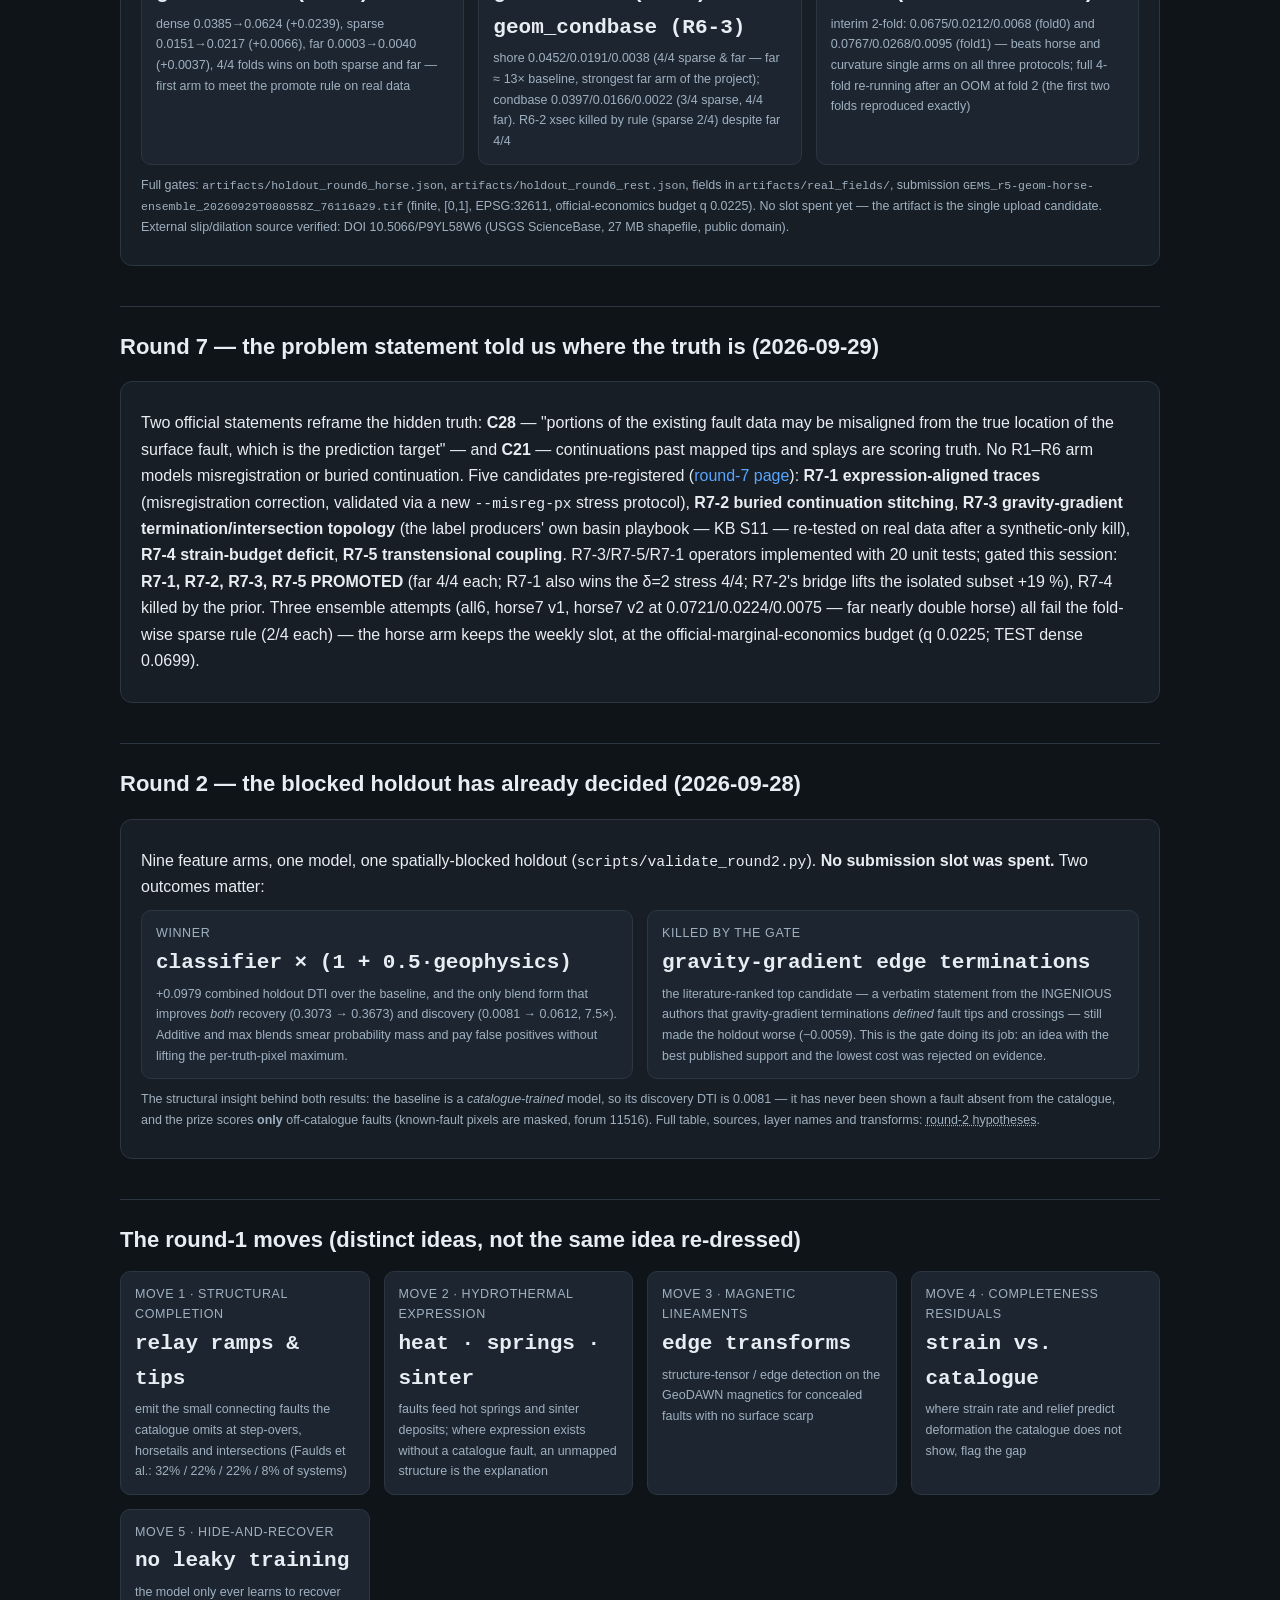
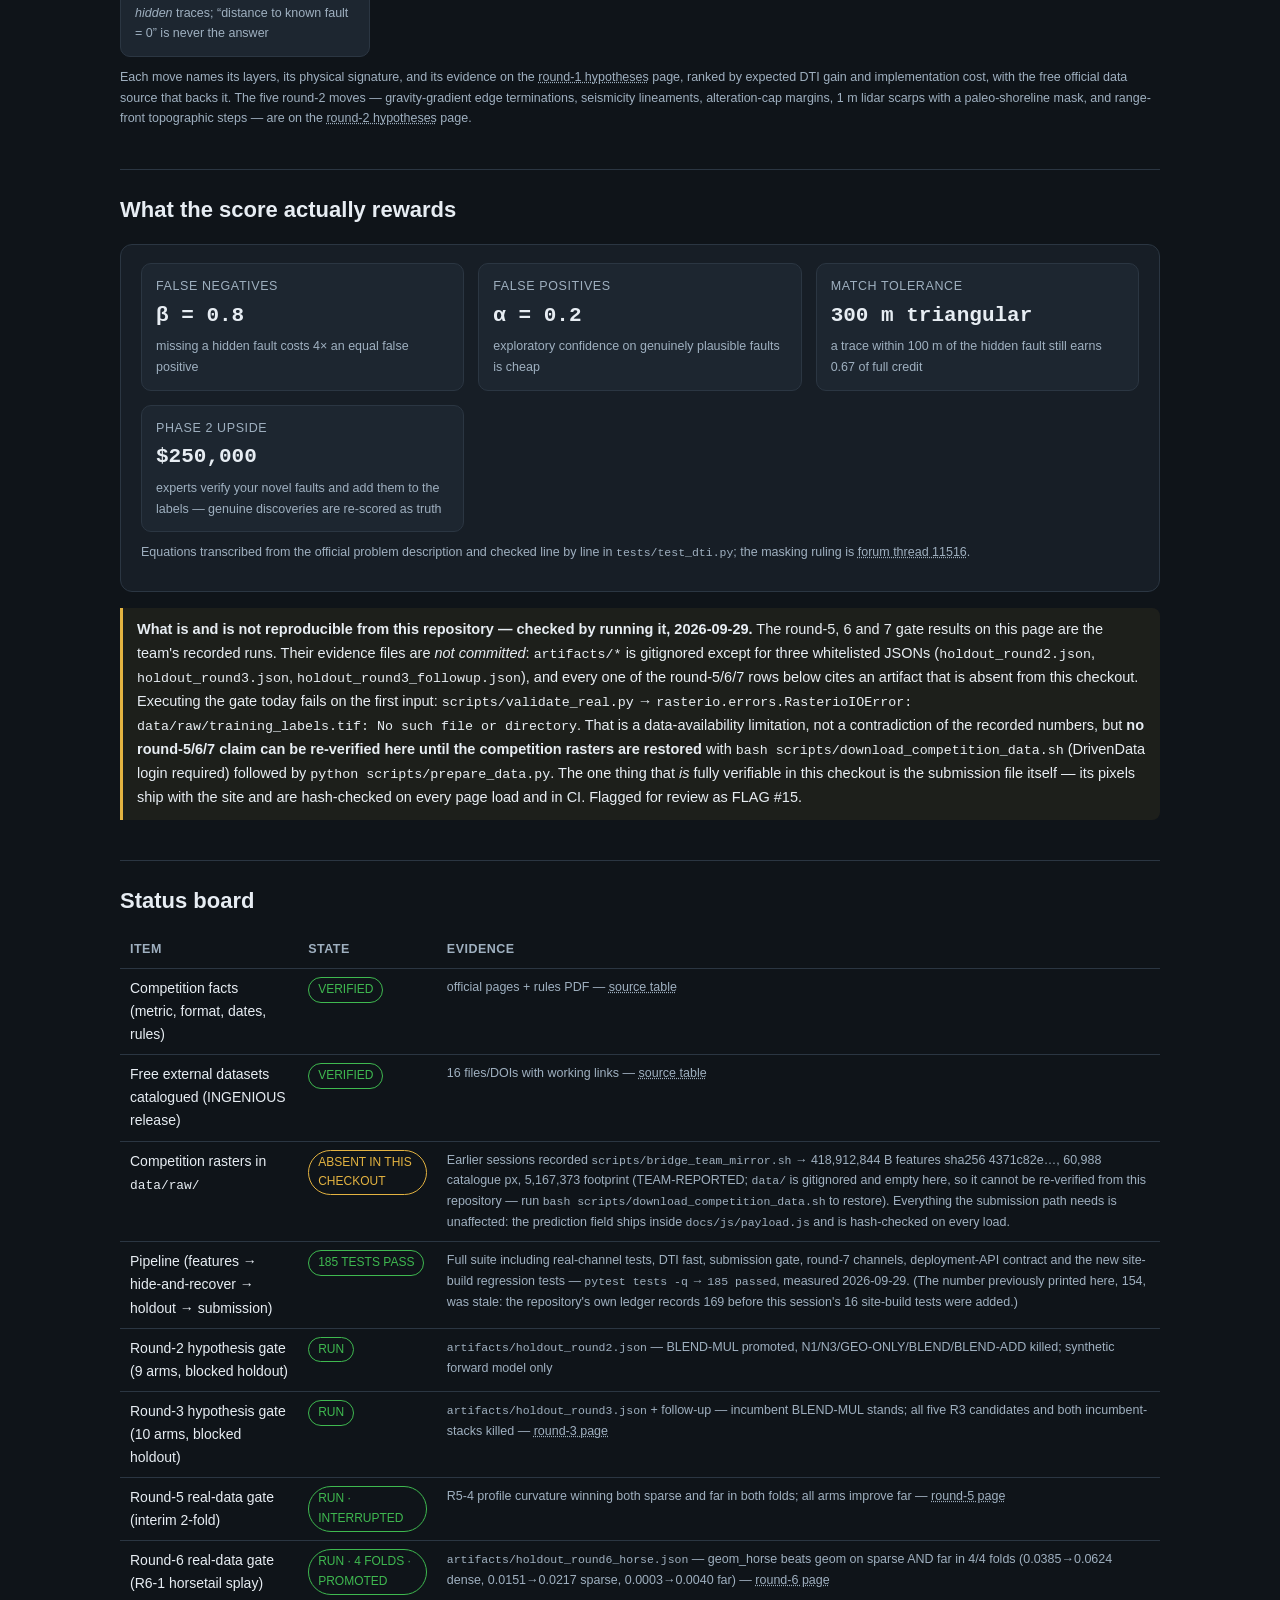
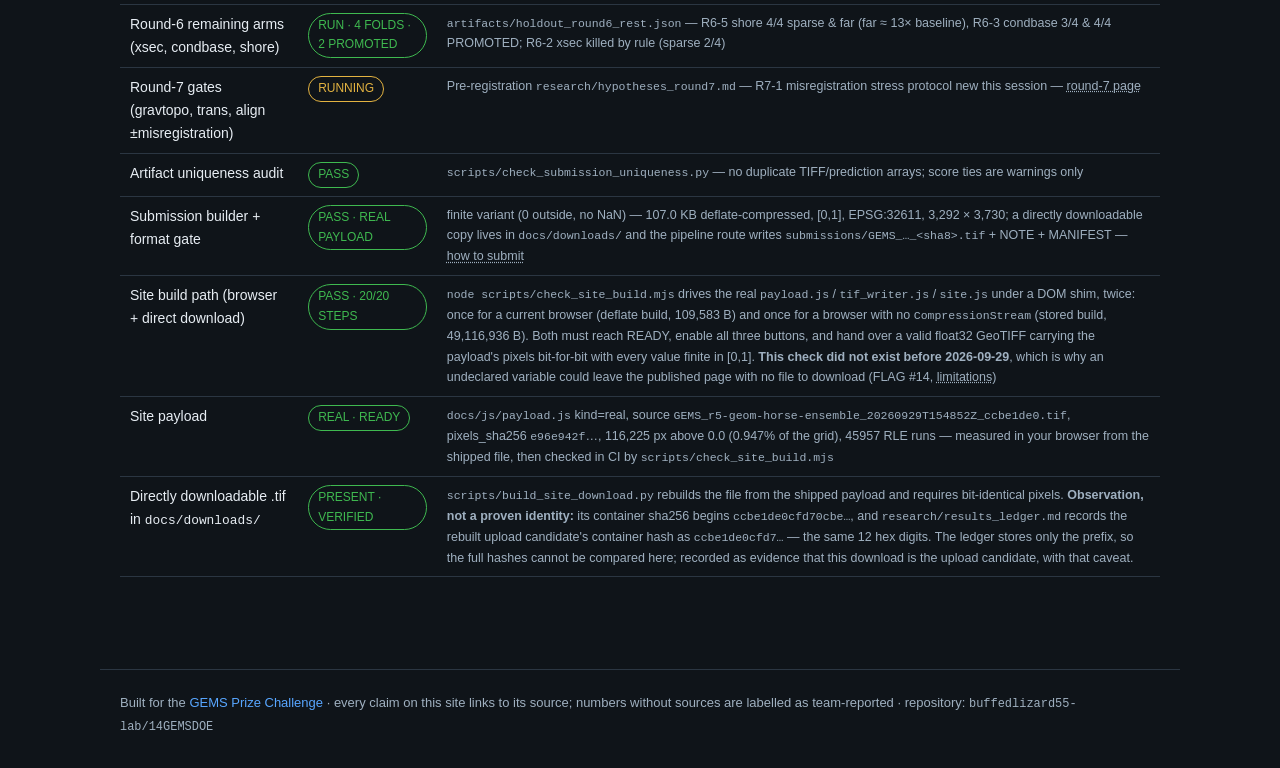
==== commit c20b2fb7: "Correct the incident card's step/test counts to the measured values The 2026-09-29 incident card on " ====
--- a/docs/index.html
+++ b/docs/index.html
@@ -121,7 +121,7 @@
 <code>site.js</code> under a DOM shim. Against the unfixed file it prints
 <code>buildState = "FAILED: tifBytesNan is not defined"</code> and
 <code>none enabled</code>. Against the fixed file it prints
-<code>verdict: PASS (15/15 steps)</code>.</p>
+<code>verdict: PASS (20/20 steps)</code>.</p>
 <p><strong>Three fixes, not one.</strong></p>
 <ol>
 <li><code>tifBytesNan</code> is declared, and the optional NaN-nodata variant is built in
@@ -135,7 +135,7 @@
 cannot run the builder — still has a file to submit. This is the pattern the sibling team
 sites use.</li>
 </ol>
-<p class="src">Covered by <code>tests/test_site_build.py</code> (15 tests) in both routes:
+<p class="src">Covered by <code>tests/test_site_build.py</code> (16 tests) in both routes, and run for two browsers in each — one with <code>CompressionStream</code> and one without:
 the browser build is read back with rasterio and compared to the shipped payload
 bit-for-bit, and both files must pass <code>gems.raster.check_submission</code> — the same
 gate that refuses a file the form would reject with
